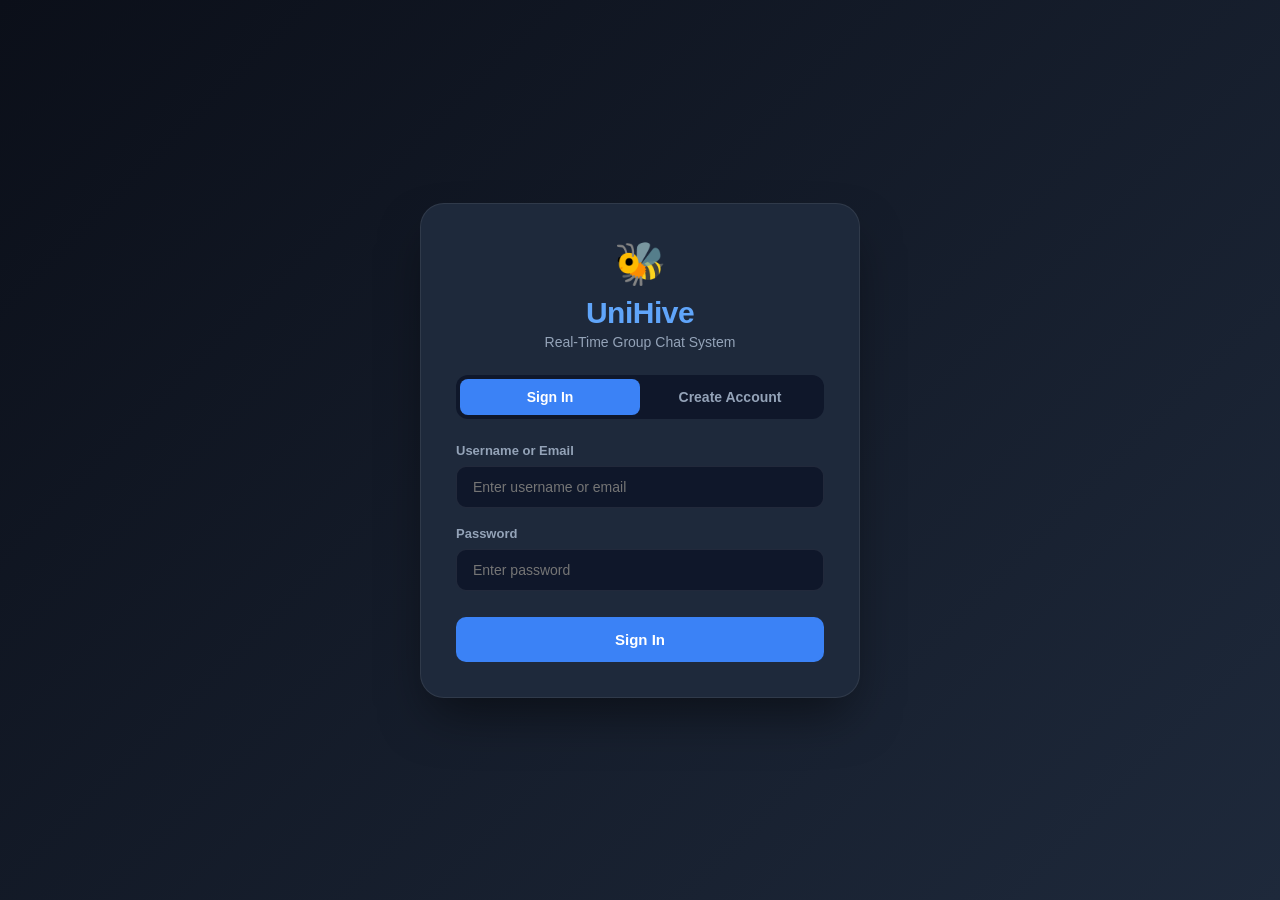
==== src/main/resources/static/index.html @ c550865b "feat: complete group chat upgrade with public/private groups, zero-latency instant broadcast, typing" ====
<!DOCTYPE html>
<html lang="en">
<head>
    <meta charset="UTF-8">
    <meta name="viewport" content="width=device-width, initial-scale=1.0">
    <title>UniHive - Group Real-Time Chat</title>
    <link rel="stylesheet" href="style.css">
</head>
<body>

    <div class="app-container">

        <!-- Global Header -->
        <header class="app-header">
            <div class="header-brand">
                <span class="header-logo">🐝</span>
                <span class="header-title">UniHive</span>
            </div>

            <div class="header-user-info">
                <span class="user-greeting">Logged in as: <strong id="currentUsername">User</strong></span>
                <button id="logoutBtn" class="danger-btn">Logout</button>
            </div>
        </header>

        <!-- DASHBOARD VIEW: Group Navigation & Exploration -->
        <main id="dashboardView" class="view-panel">
            <div class="dashboard-toolbar">
                <div class="toolbar-left">
                    <h2>Groups Hub</h2>
                    <p class="section-desc">Connect with your communities, public channels, and private hives</p>
                </div>
                <div class="toolbar-right">
                    <input type="text" id="groupSearchInput" placeholder="🔍 Search groups..." class="search-input">
                    <button id="openJoinPrivateModalBtn" class="secondary-btn">🔑 Join with Code</button>
                    <button id="openCreateModalBtn" class="primary-btn">+ Create Group</button>
                </div>
            </div>

            <!-- Dashboard Tabs -->
            <div class="dashboard-tabs">
                <button id="tabMyGroups" class="dash-tab-btn active">
                    My Groups <span id="myGroupsCountBadge" class="tab-badge">0</span>
                </button>
                <button id="tabDiscoverGroups" class="dash-tab-btn">
                    Discover Groups <span id="discoverGroupsCountBadge" class="tab-badge">0</span>
                </button>
            </div>

            <div id="groupsLoading" class="loading-state">
                <div class="spinner"></div>
                <p>Loading groups from MongoDB...</p>
            </div>

            <div id="groupsGrid" class="groups-grid" style="display: none;"></div>

            <div id="noGroupsMessage" class="empty-state" style="display: none;">
                <p id="emptyStateText">No groups found. Be the first to create one!</p>
            </div>
        </main>

        <!-- GROUP CHAT VIEW: Real-Time Room -->
        <main id="chatView" class="view-panel" style="display: none;">
            <div class="chat-header">
                <div class="chat-header-left">
                    <button id="backToGroupsBtn" class="secondary-btn">⬅ Back to Groups</button>
                    <div class="chat-title-info">
                        <div class="chat-title-row">
                            <h2 id="chatGroupName">Group Name</h2>
                            <span id="chatAdminBadge" class="badge admin-badge" style="display: none;">👑 Admin</span>
                            <span id="chatPrivacyBadge" class="badge privacy-badge">🌐 Public</span>
                            <div id="chatInviteCodeContainer" class="invite-code-pill" style="display: none;">
                                <span>Code: <strong id="chatInviteCode">CODE</strong></span>
                                <button type="button" id="copyInviteCodeBtn" class="copy-code-btn" title="Copy Invite Code">📋 Copy</button>
                            </div>
                        </div>
                        <p class="chat-meta">
                            <span id="chatGroupDesc">Group description</span> •
                            <span id="chatGroupMembersCount">0 members</span> •
                            <span class="online-indicator">🟢 <span id="onlineCount">1</span> online</span>
                        </p>
                    </div>
                </div>

                <div class="chat-header-actions">
                    <button id="leaveGroupBtn" class="warning-btn">Leave Group</button>
                    <button id="deleteGroupBtn" class="danger-btn" style="display: none;">Delete Group</button>
                </div>
            </div>

            <div class="chat-body">
                <!-- Messages & Input column -->
                <section class="chat-conversation">
                    <div id="messagesList" class="messages-container">
                        <!-- Loaded history and live messages appear here -->
                    </div>

                    <!-- Typing Indicator -->
                    <div id="typingIndicator" class="typing-indicator" style="display: none;">
                        <span class="typing-dots">
                            <span></span>
                            <span></span>
                            <span></span>
                        </span>
                        <span id="typingText" class="typing-text">User is typing...</span>
                    </div>

                    <form id="chatForm" class="message-input-bar">
                        <input
                            type="text"
                            id="messageInput"
                            placeholder="Type a message..."
                            autocomplete="off"
                            required>
                        <button type="submit" id="sendMessageBtn" class="primary-btn">Send</button>
                    </form>
                </section>

                <!-- Members Sidebar -->
                <aside class="chat-sidebar">
                    <div class="sidebar-header">
                        <h3>Members</h3>
                    </div>
                    <div id="groupMembersList" class="sidebar-members-list">
                        <!-- Members populated here -->
                    </div>
                </aside>
            </div>
        </main>

    </div>

    <!-- CREATE GROUP MODAL -->
    <div id="createGroupModal" class="modal-overlay" style="display: none;">
        <div class="modal-card">
            <div class="modal-header">
                <h3>Create New Group</h3>
                <button id="closeModalBtn" class="modal-close">&times;</button>
            </div>

            <div id="createGroupError" class="auth-error" style="display: none;"></div>

            <form id="createGroupForm">
                <div class="form-group">
                    <label for="newGroupName">Group Name</label>
                    <input
                        type="text"
                        id="newGroupName"
                        placeholder="e.g. CSE-A or Project Titan"
                        maxlength="50"
                        required>
                </div>

                <div class="form-group">
                    <label for="newGroupDesc">Description</label>
                    <textarea
                        id="newGroupDesc"
                        rows="3"
                        placeholder="e.g. Official discussions, resources and team announcements"
                        maxlength="250"></textarea>
                </div>

                <div class="form-group">
                    <label>Privacy Setting</label>
                    <div class="privacy-options">
                        <label class="privacy-radio-card">
                            <input type="radio" name="newGroupPrivacy" value="PUBLIC" checked>
                            <div class="radio-content">
                                <span class="radio-title">🌐 Public</span>
                                <span class="radio-desc">Anyone can discover and join this group directly.</span>
                            </div>
                        </label>
                        <label class="privacy-radio-card">
                            <input type="radio" name="newGroupPrivacy" value="PRIVATE">
                            <div class="radio-content">
                                <span class="radio-title">🔒 Private</span>
                                <span class="radio-desc">Requires a unique invite code to join. Code is shared with members.</span>
                            </div>
                        </label>
                    </div>
                </div>

                <div class="modal-actions">
                    <button type="button" id="cancelModalBtn" class="secondary-btn">Cancel</button>
                    <button type="submit" id="submitCreateGroupBtn" class="primary-btn">Create Group</button>
                </div>
            </form>
        </div>
    </div>

    <!-- JOIN PRIVATE GROUP MODAL -->
    <div id="joinPrivateModal" class="modal-overlay" style="display: none;">
        <div class="modal-card">
            <div class="modal-header">
                <h3>Join Private Group</h3>
                <button id="closeJoinPrivateModalBtn" class="modal-close">&times;</button>
            </div>

            <div id="joinPrivateError" class="auth-error" style="display: none;"></div>

            <form id="joinPrivateForm">
                <input type="hidden" id="targetPrivateGroupId" value="">

                <div class="form-group">
                    <label for="privateInviteCodeInput">Invite Code</label>
                    <input
                        type="text"
                        id="privateInviteCodeInput"
                        placeholder="e.g. CSEA-8B2K9"
                        maxlength="30"
                        autocomplete="off"
                        required>
                    <small class="form-help">Enter the secret invite code provided by the group admin.</small>
                </div>

                <div class="modal-actions">
                    <button type="button" id="cancelJoinPrivateModalBtn" class="secondary-btn">Cancel</button>
                    <button type="submit" id="submitJoinPrivateBtn" class="primary-btn">Join Group</button>
                </div>
            </form>
        </div>
    </div>

    <script src="config.js"></script>
    <script src="app.js"></script>
</body>
</html>
---- src/main/resources/static/style.css ----
* {
    margin: 0;
    padding: 0;
    box-sizing: border-box;
    font-family: -apple-system, BlinkMacSystemFont, 'Segoe UI', Roboto, Oxygen, Ubuntu, Cantarell, sans-serif;
}

:root {
    --bg-dark: #0f172a;
    --card-bg: #1e293b;
    --card-hover: #273549;
    --primary: #3b82f6;
    --primary-hover: #2563eb;
    --danger: #ef4444;
    --danger-hover: #dc2626;
    --warning: #f59e0b;
    --warning-hover: #d97706;
    --secondary: #334155;
    --secondary-hover: #475569;
    --text-main: #f8fafc;
    --text-muted: #94a3b8;
    --border-color: rgba(255, 255, 255, 0.08);
}

body {
    height: 100vh;
    background: linear-gradient(135deg, #0b0f19 0%, #1e293b 100%);
    color: var(--text-main);
    overflow: hidden;
}

/* ============================================================
   APP CONTAINER & HEADER
   ============================================================ */
.app-container {
    height: 100vh;
    display: flex;
    flex-direction: column;
}

.app-header {
    height: 70px;
    display: flex;
    justify-content: space-between;
    align-items: center;
    padding: 0 30px;
    background: rgba(15, 23, 42, 0.95);
    border-bottom: 1px solid var(--border-color);
    backdrop-filter: blur(10px);
    z-index: 10;
}

.header-brand {
    display: flex;
    align-items: center;
    gap: 12px;
}

.header-logo {
    font-size: 28px;
}

.header-title {
    color: #60a5fa;
    font-size: 24px;
    font-weight: 700;
    letter-spacing: -0.5px;
}

.header-user-info {
    display: flex;
    align-items: center;
    gap: 16px;
}

.user-greeting {
    color: var(--text-muted);
    font-size: 14px;
}

.user-greeting strong {
    color: var(--text-main);
}

/* ============================================================
   BUTTONS & BADGES
   ============================================================ */
button {
    font-size: 14px;
    font-weight: 600;
    border-radius: 10px;
    border: none;
    cursor: pointer;
    transition: all 0.2s ease;
    display: inline-flex;
    align-items: center;
    justify-content: center;
}

button:disabled {
    opacity: 0.6;
    cursor: not-allowed;
}

.primary-btn {
    background: var(--primary);
    color: white;
    padding: 10px 20px;
}

.primary-btn:hover:not(:disabled) {
    background: var(--primary-hover);
    transform: translateY(-1px);
}

.secondary-btn {
    background: var(--secondary);
    color: var(--text-main);
    padding: 10px 18px;
}

.secondary-btn:hover:not(:disabled) {
    background: var(--secondary-hover);
}

.danger-btn {
    background: var(--danger);
    color: white;
    padding: 8px 16px;
}

.danger-btn:hover:not(:disabled) {
    background: var(--danger-hover);
}

.warning-btn {
    background: var(--warning);
    color: white;
    padding: 8px 16px;
}

.warning-btn:hover:not(:disabled) {
    background: var(--warning-hover);
}

.badge {
    padding: 4px 10px;
    border-radius: 20px;
    font-size: 12px;
    font-weight: 600;
}

.admin-badge {
    background: rgba(245, 158, 11, 0.2);
    color: #fcd34d;
    border: 1px solid rgba(245, 158, 11, 0.4);
}

.privacy-badge {
    background: rgba(59, 130, 246, 0.15);
    color: #93c5fd;
    border: 1px solid rgba(59, 130, 246, 0.35);
}

.privacy-badge.private {
    background: rgba(168, 85, 247, 0.18);
    color: #d8b4fe;
    border: 1px solid rgba(168, 85, 247, 0.4);
}

.invite-code-pill {
    display: inline-flex;
    align-items: center;
    gap: 8px;
    background: rgba(15, 23, 42, 0.85);
    border: 1px dashed rgba(168, 85, 247, 0.6);
    padding: 3px 10px;
    border-radius: 20px;
    font-size: 12px;
    color: #e2e8f0;
}

.invite-code-pill strong {
    color: #f472b6;
    letter-spacing: 0.5px;
    font-family: monospace;
    font-size: 13px;
}

.copy-code-btn {
    background: #3b82f6;
    color: white;
    border: none;
    border-radius: 6px;
    padding: 2px 8px;
    font-size: 11px;
    cursor: pointer;
    transition: background 0.2s;
}

.copy-code-btn:hover {
    background: #2563eb;
}

/* ============================================================
   VIEW PANELS
   ============================================================ */
.view-panel {
    flex: 1;
    overflow-y: auto;
    position: relative;
}

/* ============================================================
   DASHBOARD VIEW
   ============================================================ */
#dashboardView {
    padding: 30px 40px;
    max-width: 1400px;
    margin: 0 auto;
    width: 100%;
}

.dashboard-toolbar {
    display: flex;
    justify-content: space-between;
    align-items: center;
    margin-bottom: 30px;
    flex-wrap: wrap;
    gap: 16px;
}

.toolbar-left h2 {
    font-size: 26px;
    font-weight: 700;
    color: #f1f5f9;
}

.section-desc {
    color: var(--text-muted);
    font-size: 14px;
    margin-top: 4px;
}

.toolbar-right {
    display: flex;
    gap: 12px;
    align-items: center;
}

.search-input {
    background: var(--card-bg);
    border: 1px solid var(--border-color);
    color: var(--text-main);
    padding: 10px 16px;
    border-radius: 10px;
    font-size: 14px;
    outline: none;
    width: 240px;
    transition: border-color 0.2s;
}

.search-input:focus {
    border-color: var(--primary);
}

.dashboard-tabs {
    display: flex;
    gap: 12px;
    margin-bottom: 24px;
    border-bottom: 1px solid var(--border-color);
    padding-bottom: 14px;
}

.dash-tab-btn {
    background: transparent;
    border: 1px solid transparent;
    color: var(--text-muted);
    padding: 9px 20px;
    border-radius: 10px;
    font-size: 14px;
    font-weight: 600;
    cursor: pointer;
    display: inline-flex;
    align-items: center;
    gap: 10px;
    transition: all 0.2s ease;
}

.dash-tab-btn:hover {
    color: var(--text-main);
    background: rgba(255, 255, 255, 0.05);
}

.dash-tab-btn.active {
    color: white;
    background: var(--primary);
    box-shadow: 0 4px 14px rgba(59, 130, 246, 0.35);
}

.tab-badge {
    background: rgba(255, 255, 255, 0.2);
    color: white;
    padding: 2px 8px;
    border-radius: 12px;
    font-size: 11px;
    font-weight: 700;
}

.groups-grid {
    display: grid;
    grid-template-columns: repeat(auto-fill, minmax(320px, 1fr));
    gap: 20px;
}

.group-card {
    background: var(--card-bg);
    border: 1px solid var(--border-color);
    border-radius: 16px;
    padding: 24px;
    display: flex;
    flex-direction: column;
    justify-content: space-between;
    transition: transform 0.2s ease, border-color 0.2s ease, box-shadow 0.2s ease;
}

.group-card:hover {
    transform: translateY(-3px);
    border-color: rgba(96, 165, 250, 0.4);
    box-shadow: 0 10px 25px -5px rgba(0, 0, 0, 0.3);
}

.group-card-header {
    display: flex;
    justify-content: space-between;
    align-items: flex-start;
    margin-bottom: 12px;
}

.group-card-title {
    font-size: 20px;
    font-weight: 700;
    color: #60a5fa;
}

.group-card-desc {
    color: #cbd5e1;
    font-size: 14px;
    line-height: 1.5;
    margin-bottom: 20px;
    flex: 1;
}

.group-card-footer {
    display: flex;
    justify-content: space-between;
    align-items: center;
    border-top: 1px solid var(--border-color);
    padding-top: 16px;
}

.member-count-pill {
    color: var(--text-muted);
    font-size: 13px;
    font-weight: 500;
}

.card-action-btn {
    padding: 8px 18px;
    font-size: 13px;
    border-radius: 8px;
}

.open-chat-btn {
    background: var(--primary);
    color: white;
}

.open-chat-btn:hover {
    background: var(--primary-hover);
}

.join-group-btn {
    background: #10b981;
    color: white;
}

.join-group-btn:hover {
    background: #059669;
}

.loading-state, .empty-state {
    text-align: center;
    padding: 60px 20px;
    color: var(--text-muted);
}

.spinner {
    width: 36px;
    height: 36px;
    border: 3px solid rgba(255, 255, 255, 0.1);
    border-top-color: var(--primary);
    border-radius: 50%;
    animation: spin 0.8s linear infinite;
    margin: 0 auto 16px;
}

@keyframes spin {
    to { transform: rotate(360deg); }
}

/* ============================================================
   GROUP CHAT VIEW
   ============================================================ */
#chatView {
    display: flex;
    flex-direction: column;
    height: calc(100vh - 70px);
}

.chat-header {
    height: 75px;
    padding: 0 25px;
    background: rgba(15, 23, 42, 0.8);
    border-bottom: 1px solid var(--border-color);
    display: flex;
    justify-content: space-between;
    align-items: center;
    flex-shrink: 0;
}

.chat-header-left {
    display: flex;
    align-items: center;
    gap: 20px;
}

.chat-title-row {
    display: flex;
    align-items: center;
    gap: 12px;
}

.chat-title-row h2 {
    font-size: 20px;
    color: #60a5fa;
    font-weight: 700;
}

.chat-meta {
    font-size: 13px;
    color: var(--text-muted);
    margin-top: 3px;
}

.online-indicator {
    color: #4ade80;
    font-weight: 600;
}

.chat-header-actions {
    display: flex;
    gap: 10px;
}

.chat-body {
    flex: 1;
    display: flex;
    overflow: hidden;
}

.chat-conversation {
    flex: 1;
    display: flex;
    flex-direction: column;
    background: #0f172a;
}

.messages-container {
    flex: 1;
    overflow-y: auto;
    padding: 25px 30px;
    display: flex;
    flex-direction: column;
    gap: 16px;
}

.chat-loading, .chat-empty, .chat-error {
    text-align: center;
    margin: auto;
    color: var(--text-muted);
    font-size: 15px;
}

.my-message {
    display: flex;
    flex-direction: column;
    align-items: flex-end;
}

.other-message {
    display: flex;
    flex-direction: column;
    align-items: flex-start;
}

.message-header {
    font-size: 12px;
    color: var(--text-muted);
    margin-bottom: 4px;
    display: flex;
    gap: 6px;
}

.message-bubble {
    background: #2563eb;
    color: white;
    padding: 12px 18px;
    border-radius: 18px 18px 2px 18px;
    max-width: 550px;
    word-break: break-word;
    box-shadow: 0 2px 8px rgba(0, 0, 0, 0.2);
    font-size: 15px;
    line-height: 1.45;
}

.message-status {
    font-size: 11px;
    color: #93c5fd;
    margin-left: 2px;
}

.other-bubble {
    background: #1e293b;
    color: #f1f5f9;
    padding: 12px 18px;
    border-radius: 18px 18px 18px 2px;
    max-width: 550px;
    word-break: break-word;
    border: 1px solid var(--border-color);
    box-shadow: 0 2px 8px rgba(0, 0, 0, 0.15);
    font-size: 15px;
    line-height: 1.45;
}

.typing-indicator {
    display: flex;
    align-items: center;
    gap: 10px;
    padding: 8px 30px;
    background: rgba(15, 23, 42, 0.7);
    color: var(--text-muted);
    font-size: 13px;
    border-top: 1px solid rgba(255, 255, 255, 0.04);
    flex-shrink: 0;
}

.typing-dots {
    display: flex;
    gap: 4px;
    align-items: center;
}

.typing-dots span {
    width: 6px;
    height: 6px;
    background-color: var(--primary);
    border-radius: 50%;
    display: inline-block;
    animation: typingBounce 1.4s infinite ease-in-out both;
}

.typing-dots span:nth-child(1) {
    animation-delay: -0.32s;
}

.typing-dots span:nth-child(2) {
    animation-delay: -0.16s;
}

@keyframes typingBounce {
    0%, 80%, 100% {
        transform: scale(0);
        opacity: 0.4;
    }
    40% {
        transform: scale(1);
        opacity: 1;
    }
}

.typing-text {
    font-style: italic;
    color: #94a3b8;
}

.message-input-bar {
    display: flex;
    gap: 12px;
    padding: 16px 25px;
    background: rgba(15, 23, 42, 0.95);
    border-top: 1px solid var(--border-color);
    flex-shrink: 0;
}

.message-input-bar input {
    flex: 1;
    background: var(--card-bg);
    border: 1px solid var(--border-color);
    border-radius: 12px;
    padding: 14px 18px;
    color: var(--text-main);
    font-size: 15px;
    outline: none;
    transition: border-color 0.2s;
}

.message-input-bar input:focus {
    border-color: var(--primary);
}

.message-input-bar button {
    padding: 12px 28px;
    font-size: 15px;
}

.chat-sidebar {
    width: 280px;
    background: #0d1322;
    border-left: 1px solid var(--border-color);
    display: flex;
    flex-direction: column;
}

.sidebar-header {
    padding: 18px 20px;
    border-bottom: 1px solid var(--border-color);
}

.sidebar-header h3 {
    font-size: 15px;
    color: var(--text-muted);
    text-transform: uppercase;
    letter-spacing: 0.5px;
    font-weight: 700;
}

.sidebar-members-list {
    flex: 1;
    overflow-y: auto;
    padding: 14px;
}

.sidebar-member-item {
    display: flex;
    align-items: center;
    gap: 10px;
    padding: 10px 12px;
    border-radius: 8px;
    font-size: 14px;
    color: #e2e8f0;
    transition: background 0.15s;
}

.sidebar-member-item:hover {
    background: rgba(255, 255, 255, 0.04);
}

.member-dot {
    width: 9px;
    height: 9px;
    border-radius: 50%;
    flex-shrink: 0;
}

.dot-online {
    background: #4ade80;
    box-shadow: 0 0 8px rgba(74, 222, 128, 0.6);
}

.dot-offline {
    background: #64748b;
}

.sidebar-member-item small {
    color: var(--text-muted);
    font-size: 12px;
}

/* ============================================================
   MODAL DIALOG
   ============================================================ */
.modal-overlay {
    position: fixed;
    top: 0;
    left: 0;
    right: 0;
    bottom: 0;
    background: rgba(0, 0, 0, 0.7);
    backdrop-filter: blur(4px);
    display: flex;
    align-items: center;
    justify-content: center;
    z-index: 100;
}

.modal-card {
    background: #1e293b;
    border: 1px solid var(--border-color);
    border-radius: 20px;
    width: 480px;
    max-width: 90%;
    padding: 30px;
    box-shadow: 0 20px 40px rgba(0, 0, 0, 0.5);
}

.modal-header {
    display: flex;
    justify-content: space-between;
    align-items: center;
    margin-bottom: 20px;
}

.modal-header h3 {
    font-size: 20px;
    color: #60a5fa;
    font-weight: 700;
}

.modal-close {
    background: none;
    border: none;
    color: var(--text-muted);
    font-size: 28px;
    cursor: pointer;
    line-height: 1;
}

.modal-close:hover {
    color: var(--text-main);
}

.form-group {
    margin-bottom: 18px;
}

.form-group label {
    display: block;
    font-size: 13px;
    font-weight: 600;
    color: var(--text-muted);
    margin-bottom: 8px;
}

.form-group input, .form-group textarea {
    width: 100%;
    background: #0f172a;
    border: 1px solid var(--border-color);
    border-radius: 10px;
    padding: 12px 16px;
    color: var(--text-main);
    font-size: 14px;
    outline: none;
    transition: border-color 0.2s;
}

.form-group input:focus, .form-group textarea:focus {
    border-color: var(--primary);
}

.privacy-options {
    display: flex;
    flex-direction: column;
    gap: 10px;
    margin-top: 6px;
}

.privacy-radio-card {
    display: flex;
    align-items: flex-start;
    gap: 12px;
    background: #0f172a;
    border: 1px solid var(--border-color);
    padding: 12px 14px;
    border-radius: 10px;
    cursor: pointer;
    transition: border-color 0.2s, background 0.2s;
}

.privacy-radio-card:hover {
    border-color: rgba(96, 165, 250, 0.5);
}

.privacy-radio-card input[type="radio"] {
    margin-top: 3px;
    cursor: pointer;
    accent-color: var(--primary);
    width: auto;
}

.radio-content {
    display: flex;
    flex-direction: column;
    gap: 3px;
}

.radio-title {
    font-size: 14px;
    font-weight: 600;
    color: var(--text-main);
}

.radio-desc {
    font-size: 12px;
    color: var(--text-muted);
    line-height: 1.4;
}

.form-help {
    display: block;
    font-size: 12px;
    color: var(--text-muted);
    margin-top: 6px;
}

.modal-actions {
    display: flex;
    justify-content: flex-end;
    gap: 12px;
    margin-top: 24px;
}

/* ============================================================
   AUTH / LOGIN PAGE
   ============================================================ */
.login-container {
    height: 100vh;
    display: flex;
    justify-content: center;
    align-items: center;
    padding: 20px;
}

.login-card {
    width: 440px;
    max-width: 100%;
    background: #1e293b;
    border: 1px solid var(--border-color);
    padding: 35px;
    border-radius: 24px;
    box-shadow: 0 25px 50px -12px rgba(0, 0, 0, 0.5);
}

.brand {
    text-align: center;
    margin-bottom: 25px;
}

.brand-logo {
    font-size: 42px;
    margin-bottom: 8px;
}

.brand h1 {
    color: #60a5fa;
    font-size: 30px;
    font-weight: 800;
    letter-spacing: -0.5px;
}

.brand-tagline {
    color: var(--text-muted);
    font-size: 14px;
    margin-top: 4px;
}

.auth-tabs {
    display: flex;
    background: #0f172a;
    border-radius: 12px;
    padding: 4px;
    margin-bottom: 24px;
}

.tab-btn {
    flex: 1;
    background: transparent;
    color: var(--text-muted);
    padding: 10px;
    border-radius: 8px;
    font-size: 14px;
    font-weight: 600;
    transition: all 0.2s;
}

.tab-btn.active {
    background: var(--primary);
    color: white;
}

.auth-error {
    background: rgba(239, 68, 68, 0.15);
    border: 1px solid rgba(239, 68, 68, 0.4);
    color: #fca5a5;
    padding: 12px 16px;
    border-radius: 10px;
    font-size: 13px;
    margin-bottom: 20px;
    line-height: 1.4;
}

.login-card .primary-btn {
    width: 100%;
    padding: 14px;
    font-size: 15px;
    margin-top: 8px;
}

/* ============================================================
   MOBILE RESPONSIVENESS
   ============================================================ */
@media screen and (max-width: 768px) {
    .app-header {
        padding: 0 16px;
        height: 60px;
    }

    .header-title {
        font-size: 20px;
    }

    #dashboardView {
        padding: 20px 16px;
    }

    .dashboard-toolbar {
        flex-direction: column;
        align-items: stretch;
    }

    .toolbar-right {
        flex-direction: column;
    }

    .search-input {
        width: 100%;
    }

    .toolbar-right button {
        width: 100%;
    }

    .chat-sidebar {
        display: none !important;
    }

    .chat-header {
        padding: 0 16px;
        height: 70px;
    }

    .chat-title-row h2 {
        font-size: 16px;
    }

    .chat-meta {
        font-size: 11px;
    }

    .messages-container {
        padding: 16px;
    }

    .message-bubble, .other-bubble {
        max-width: 85%;
        font-size: 14px;
    }

    .message-input-bar {
        padding: 12px 16px;
    }
}
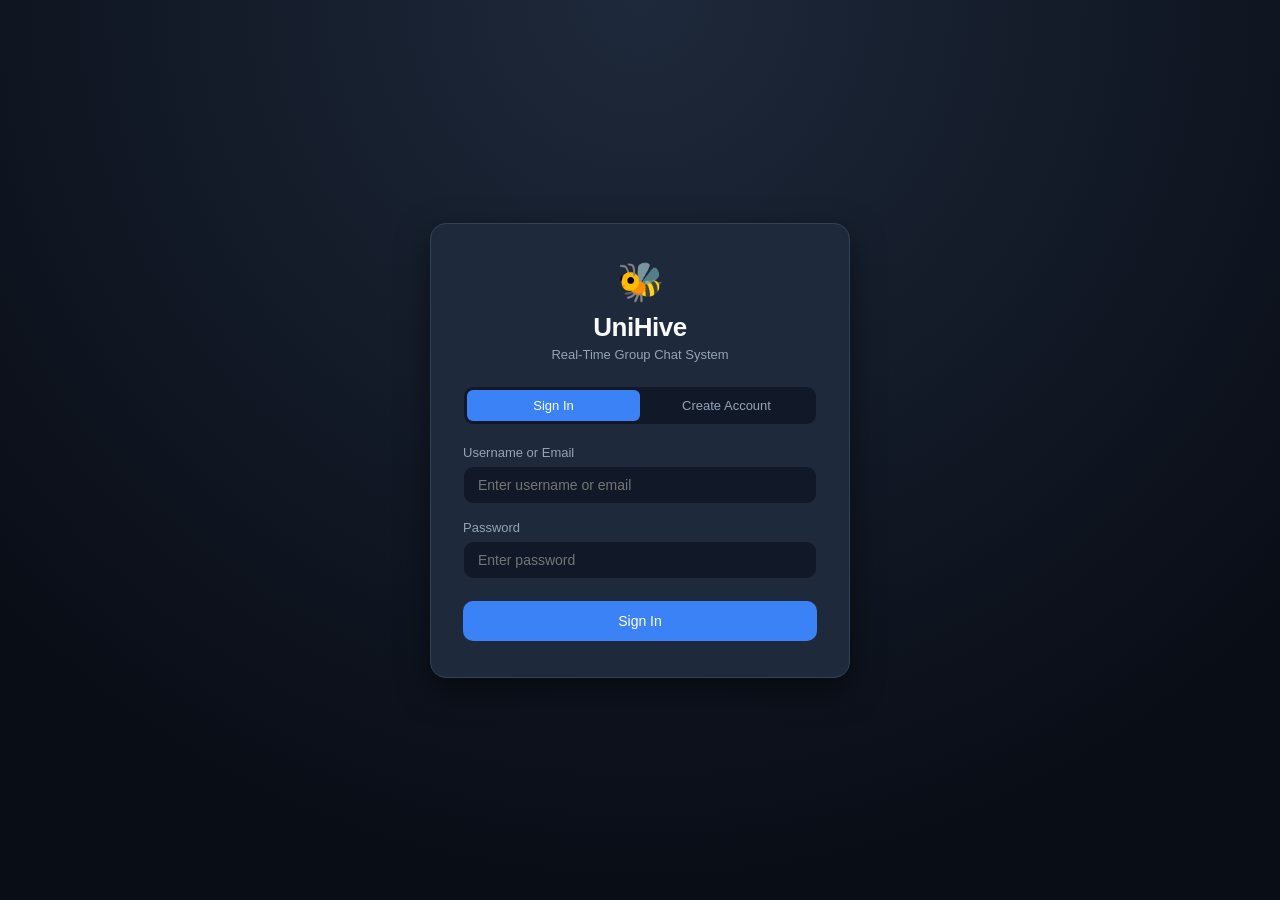
==== commit 495c2b8e: "feat: redesign UI/UX to WhatsApp-Web style and implement two-tier private group joining with request" ====
--- a/src/main/resources/static/index.html
+++ b/src/main/resources/static/index.html
@@ -3,217 +3,497 @@
 <head>
     <meta charset="UTF-8">
     <meta name="viewport" content="width=device-width, initial-scale=1.0">
-    <title>UniHive - Group Real-Time Chat</title>
+    <title>UniHive - Messaging</title>
     <link rel="stylesheet" href="style.css">
 </head>
 <body>
 
-    <div class="app-container">
-
-        <!-- Global Header -->
-        <header class="app-header">
-            <div class="header-brand">
-                <span class="header-logo">🐝</span>
-                <span class="header-title">UniHive</span>
-            </div>
-
-            <div class="header-user-info">
-                <span class="user-greeting">Logged in as: <strong id="currentUsername">User</strong></span>
-                <button id="logoutBtn" class="danger-btn">Logout</button>
-            </div>
-        </header>
-
-        <!-- DASHBOARD VIEW: Group Navigation & Exploration -->
-        <main id="dashboardView" class="view-panel">
-            <div class="dashboard-toolbar">
-                <div class="toolbar-left">
-                    <h2>Groups Hub</h2>
-                    <p class="section-desc">Connect with your communities, public channels, and private hives</p>
-                </div>
-                <div class="toolbar-right">
-                    <input type="text" id="groupSearchInput" placeholder="🔍 Search groups..." class="search-input">
-                    <button id="openJoinPrivateModalBtn" class="secondary-btn">🔑 Join with Code</button>
-                    <button id="openCreateModalBtn" class="primary-btn">+ Create Group</button>
-                </div>
-            </div>
-
-            <!-- Dashboard Tabs -->
-            <div class="dashboard-tabs">
-                <button id="tabMyGroups" class="dash-tab-btn active">
-                    My Groups <span id="myGroupsCountBadge" class="tab-badge">0</span>
+    <div class="messenger-layout">
+
+        <!-- ============================================================
+             LEFT SIDEBAR: Brand, User, Navigation & Group List
+             ============================================================ -->
+        <aside id="leftSidebar" class="sidebar-pane">
+            <!-- Sidebar Header -->
+            <header class="sidebar-header">
+                <div class="brand-block">
+                    <div class="brand-icon">
+                        <svg width="22" height="22" viewBox="0 0 24 24" fill="none" stroke="currentColor" stroke-width="2" stroke-linecap="round" stroke-linejoin="round">
+                            <path d="M12 2L2 7l10 5 10-5-10-5zM2 17l10 5 10-5M2 12l10 5 10-5"/>
+                        </svg>
+                    </div>
+                    <h1 class="brand-name">UniHive</h1>
+                </div>
+
+                <div class="user-control-block">
+                    <div class="user-avatar-badge" id="currentUserAvatar" title="User Profile">U</div>
+                    <div class="user-meta-compact">
+                        <span class="user-display-name" id="currentUsername">User</span>
+                        <span class="user-status-text"><span class="status-dot"></span>Online</span>
+                    </div>
+                    <div class="user-menu-wrapper">
+                        <button id="userMenuBtn" class="icon-btn" aria-label="User Options" title="Account Menu">
+                            <svg width="18" height="18" viewBox="0 0 24 24" fill="none" stroke="currentColor" stroke-width="2" stroke-linecap="round" stroke-linejoin="round">
+                                <circle cx="12" cy="12" r="1"></circle>
+                                <circle cx="12" cy="5" r="1"></circle>
+                                <circle cx="12" cy="19" r="1"></circle>
+                            </svg>
+                        </button>
+                        <div id="userDropdownMenu" class="dropdown-menu" style="display: none;">
+                            <div class="dropdown-header">
+                                <strong id="menuUsername">User</strong>
+                                <small id="menuUserEmail">Logged in</small>
+                            </div>
+                            <div class="dropdown-divider"></div>
+                            <button id="logoutBtn" class="dropdown-item danger-item">
+                                <svg width="15" height="15" viewBox="0 0 24 24" fill="none" stroke="currentColor" stroke-width="2" stroke-linecap="round" stroke-linejoin="round">
+                                    <path d="M9 21H5a2 2 0 0 1-2-2V5a2 2 0 0 1 2-2h4"></path>
+                                    <polyline points="16 17 21 12 16 7"></polyline>
+                                    <line x1="21" y1="12" x2="9" y2="12"></line>
+                                </svg>
+                                Log out
+                            </button>
+                        </div>
+                    </div>
+                </div>
+            </header>
+
+            <!-- Quick Action Buttons -->
+            <div class="sidebar-actions-bar">
+                <button id="openCreateModalBtn" class="action-btn primary-action-btn">
+                    <svg width="16" height="16" viewBox="0 0 24 24" fill="none" stroke="currentColor" stroke-width="2" stroke-linecap="round" stroke-linejoin="round">
+                        <line x1="12" y1="5" x2="12" y2="19"></line>
+                        <line x1="5" y1="12" x2="19" y2="12"></line>
+                    </svg>
+                    New Group
                 </button>
-                <button id="tabDiscoverGroups" class="dash-tab-btn">
-                    Discover Groups <span id="discoverGroupsCountBadge" class="tab-badge">0</span>
+                <button id="openJoinPrivateModalBtn" class="action-btn secondary-action-btn">
+                    <svg width="16" height="16" viewBox="0 0 24 24" fill="none" stroke="currentColor" stroke-width="2" stroke-linecap="round" stroke-linejoin="round">
+                        <rect x="3" y="11" width="18" height="11" rx="2" ry="2"></rect>
+                        <path d="M7 11V7a5 5 0 0 1 10 0v4"></path>
+                    </svg>
+                    Join with Code
                 </button>
             </div>
 
-            <div id="groupsLoading" class="loading-state">
-                <div class="spinner"></div>
-                <p>Loading groups from MongoDB...</p>
-            </div>
-
-            <div id="groupsGrid" class="groups-grid" style="display: none;"></div>
-
-            <div id="noGroupsMessage" class="empty-state" style="display: none;">
-                <p id="emptyStateText">No groups found. Be the first to create one!</p>
-            </div>
-        </main>
-
-        <!-- GROUP CHAT VIEW: Real-Time Room -->
-        <main id="chatView" class="view-panel" style="display: none;">
-            <div class="chat-header">
-                <div class="chat-header-left">
-                    <button id="backToGroupsBtn" class="secondary-btn">⬅ Back to Groups</button>
-                    <div class="chat-title-info">
-                        <div class="chat-title-row">
-                            <h2 id="chatGroupName">Group Name</h2>
-                            <span id="chatAdminBadge" class="badge admin-badge" style="display: none;">👑 Admin</span>
-                            <span id="chatPrivacyBadge" class="badge privacy-badge">🌐 Public</span>
-                            <div id="chatInviteCodeContainer" class="invite-code-pill" style="display: none;">
-                                <span>Code: <strong id="chatInviteCode">CODE</strong></span>
-                                <button type="button" id="copyInviteCodeBtn" class="copy-code-btn" title="Copy Invite Code">📋 Copy</button>
+            <!-- Search Bar -->
+            <div class="sidebar-search-box">
+                <div class="search-input-wrapper">
+                    <svg class="search-icon" width="16" height="16" viewBox="0 0 24 24" fill="none" stroke="currentColor" stroke-width="2" stroke-linecap="round" stroke-linejoin="round">
+                        <circle cx="11" cy="11" r="8"></circle>
+                        <line x1="21" y1="21" x2="16.65" y2="16.65"></line>
+                    </svg>
+                    <input type="text" id="groupSearchInput" placeholder="Search groups..." autocomplete="off">
+                    <button id="clearSearchBtn" class="clear-search-btn" style="display: none;" title="Clear search">&times;</button>
+                </div>
+            </div>
+
+            <!-- Main Navigation Tabs -->
+            <nav class="sidebar-nav-tabs">
+                <button id="tabMyGroups" class="nav-tab active">
+                    <span>Chats</span>
+                    <span id="myGroupsCountBadge" class="tab-counter">0</span>
+                </button>
+                <button id="tabDiscoverGroups" class="nav-tab">
+                    <span>Discover</span>
+                    <span id="discoverGroupsCountBadge" class="tab-counter">0</span>
+                </button>
+            </nav>
+
+            <!-- Discover Sub-Filters (visible when Discover tab is selected) -->
+            <div id="discoverFilterRow" class="discover-filter-row" style="display: none;">
+                <button class="filter-pill active" data-filter="ALL">All</button>
+                <button class="filter-pill" data-filter="PUBLIC">Public</button>
+                <button class="filter-pill" data-filter="PRIVATE">Private</button>
+            </div>
+
+            <!-- Group List Container -->
+            <div class="sidebar-group-list-wrapper">
+                <div id="groupsLoading" class="list-placeholder-state">
+                    <div class="loading-spinner"></div>
+                    <span>Loading conversations...</span>
+                </div>
+
+                <div id="noGroupsMessage" class="list-placeholder-state" style="display: none;">
+                    <svg width="32" height="32" viewBox="0 0 24 24" fill="none" stroke="currentColor" stroke-width="1.5" stroke-linecap="round" stroke-linejoin="round" class="placeholder-icon">
+                        <path d="M17 21v-2a4 4 0 0 0-4-4H5a4 4 0 0 0-4 4v2"></path>
+                        <circle cx="9" cy="7" r="4"></circle>
+                        <path d="M23 21v-2a4 4 0 0 0-3-3.87"></path>
+                        <path d="M16 3.13a4 4 0 0 1 0 7.75"></path>
+                    </svg>
+                    <p id="emptyStateText">No groups found.</p>
+                </div>
+
+                <div id="groupsListContainer" class="groups-list"></div>
+            </div>
+        </aside>
+
+        <!-- ============================================================
+             CENTER: Main Messaging Pane
+             ============================================================ -->
+        <main id="chatMainPane" class="main-chat-pane">
+
+            <!-- Empty State (When no chat is selected) -->
+            <div id="noChatSelectedState" class="empty-conversation-state">
+                <div class="empty-state-content">
+                    <div class="empty-hero-icon">
+                        <svg width="48" height="48" viewBox="0 0 24 24" fill="none" stroke="currentColor" stroke-width="1.5" stroke-linecap="round" stroke-linejoin="round">
+                            <path d="M21 15a2 2 0 0 1-2 2H7l-4 4V5a2 2 0 0 1 2-2h14a2 2 0 0 1 2 2z"></path>
+                        </svg>
+                    </div>
+                    <h2>UniHive Messaging</h2>
+                    <p>Send and receive messages in real time across public university channels and private project hives.</p>
+                    <div class="empty-state-hints">
+                        <span>Select a chat from the sidebar or click <strong>Discover</strong> to explore groups.</span>
+                    </div>
+                </div>
+            </div>
+
+            <!-- Active Chat View -->
+            <div id="activeChatView" class="active-chat-container" style="display: none;">
+
+                <!-- Chat Header -->
+                <header class="chat-navbar">
+                    <div class="navbar-left">
+                        <button id="mobileBackBtn" class="icon-btn mobile-back-btn" title="Back to Groups" aria-label="Back">
+                            <svg width="20" height="20" viewBox="0 0 24 24" fill="none" stroke="currentColor" stroke-width="2" stroke-linecap="round" stroke-linejoin="round">
+                                <line x1="19" y1="12" x2="5" y2="12"></line>
+                                <polyline points="12 19 5 12 12 5"></polyline>
+                            </svg>
+                        </button>
+
+                        <div class="chat-header-avatar" id="chatHeaderAvatar">G</div>
+
+                        <div class="chat-header-details">
+                            <div class="chat-header-title-line">
+                                <h2 id="chatGroupName" class="chat-title">Group Name</h2>
+                                <span id="chatPrivacyIndicator" class="privacy-tag" title="Privacy Setting">
+                                    <svg id="chatPrivacyIcon" width="12" height="12" viewBox="0 0 24 24" fill="none" stroke="currentColor" stroke-width="2" stroke-linecap="round" stroke-linejoin="round">
+                                        <circle cx="12" cy="12" r="10"></circle>
+                                        <line x1="2" y1="12" x2="22" y2="12"></line>
+                                    </svg>
+                                    <span id="chatPrivacyText">Public</span>
+                                </span>
                             </div>
-                        </div>
-                        <p class="chat-meta">
-                            <span id="chatGroupDesc">Group description</span> •
-                            <span id="chatGroupMembersCount">0 members</span> •
-                            <span class="online-indicator">🟢 <span id="onlineCount">1</span> online</span>
-                        </p>
-                    </div>
-                </div>
-
-                <div class="chat-header-actions">
-                    <button id="leaveGroupBtn" class="warning-btn">Leave Group</button>
-                    <button id="deleteGroupBtn" class="danger-btn" style="display: none;">Delete Group</button>
-                </div>
-            </div>
-
-            <div class="chat-body">
-                <!-- Messages & Input column -->
-                <section class="chat-conversation">
-                    <div id="messagesList" class="messages-container">
-                        <!-- Loaded history and live messages appear here -->
+                            <div class="chat-header-subtext">
+                                <span id="chatGroupMembersCount">0 members</span>
+                                <span class="subtext-separator">•</span>
+                                <span class="presence-badge"><span class="presence-dot"></span><span id="onlineCount">1</span> online</span>
+                            </div>
+                        </div>
+                    </div>
+
+                    <div class="navbar-right">
+                        <!-- Toggle Group Info Drawer -->
+                        <button id="toggleInfoDrawerBtn" class="icon-btn" title="Group Details" aria-label="Group Details">
+                            <svg width="18" height="18" viewBox="0 0 24 24" fill="none" stroke="currentColor" stroke-width="2" stroke-linecap="round" stroke-linejoin="round">
+                                <circle cx="12" cy="12" r="10"></circle>
+                                <line x1="12" y1="16" x2="12" y2="12"></line>
+                                <line x1="12" y1="8" x2="12.01" y2="8"></line>
+                            </svg>
+                        </button>
+
+                        <!-- Group Menu (3-dots) -->
+                        <div class="group-menu-wrapper">
+                            <button id="groupMenuBtn" class="icon-btn" title="More Options" aria-label="Group Options">
+                                <svg width="18" height="18" viewBox="0 0 24 24" fill="none" stroke="currentColor" stroke-width="2" stroke-linecap="round" stroke-linejoin="round">
+                                    <circle cx="12" cy="12" r="1"></circle>
+                                    <circle cx="12" cy="5" r="1"></circle>
+                                    <circle cx="12" cy="19" r="1"></circle>
+                                </svg>
+                                <span id="menuPendingBadge" class="menu-alert-dot" style="display: none;"></span>
+                            </button>
+                            <div id="groupDropdownMenu" class="dropdown-menu" style="display: none;">
+                                <button id="menuItemOpenInfo" class="dropdown-item">
+                                    <svg width="15" height="15" viewBox="0 0 24 24" fill="none" stroke="currentColor" stroke-width="2" stroke-linecap="round" stroke-linejoin="round">
+                                        <circle cx="12" cy="12" r="10"></circle>
+                                        <line x1="12" y1="16" x2="12" y2="12"></line>
+                                        <line x1="12" y1="8" x2="12.01" y2="8"></line>
+                                    </svg>
+                                    Group Info
+                                </button>
+                                <button id="menuItemMembers" class="dropdown-item">
+                                    <svg width="15" height="15" viewBox="0 0 24 24" fill="none" stroke="currentColor" stroke-width="2" stroke-linecap="round" stroke-linejoin="round">
+                                        <path d="M17 21v-2a4 4 0 0 0-4-4H5a4 4 0 0 0-4 4v2"></path>
+                                        <circle cx="9" cy="7" r="4"></circle>
+                                    </svg>
+                                    Members
+                                </button>
+                                <button id="menuItemInvite" class="dropdown-item" style="display: none;">
+                                    <svg width="15" height="15" viewBox="0 0 24 24" fill="none" stroke="currentColor" stroke-width="2" stroke-linecap="round" stroke-linejoin="round">
+                                        <rect x="3" y="11" width="18" height="11" rx="2" ry="2"></rect>
+                                        <path d="M7 11V7a5 5 0 0 1 10 0v4"></path>
+                                    </svg>
+                                    Invite Code
+                                </button>
+                                <button id="menuItemRequests" class="dropdown-item" style="display: none;">
+                                    <svg width="15" height="15" viewBox="0 0 24 24" fill="none" stroke="currentColor" stroke-width="2" stroke-linecap="round" stroke-linejoin="round">
+                                        <path d="M16 21v-2a4 4 0 0 0-4-4H5a4 4 0 0 0-4 4v2"></path>
+                                        <circle cx="8.5" cy="7" r="4"></circle>
+                                        <line x1="20" y1="8" x2="20" y2="14"></line>
+                                        <line x1="23" y1="11" x2="17" y2="11"></line>
+                                    </svg>
+                                    Join Requests
+                                    <span id="menuRequestsCount" class="dropdown-item-badge">0</span>
+                                </button>
+                                <div class="dropdown-divider"></div>
+                                <button id="menuItemLeave" class="dropdown-item warning-item">
+                                    <svg width="15" height="15" viewBox="0 0 24 24" fill="none" stroke="currentColor" stroke-width="2" stroke-linecap="round" stroke-linejoin="round">
+                                        <path d="M9 21H5a2 2 0 0 1-2-2V5a2 2 0 0 1 2-2h4"></path>
+                                        <polyline points="16 17 21 12 16 7"></polyline>
+                                        <line x1="21" y1="12" x2="9" y2="12"></line>
+                                    </svg>
+                                    Leave Group
+                                </button>
+                                <button id="menuItemDelete" class="dropdown-item danger-item" style="display: none;">
+                                    <svg width="15" height="15" viewBox="0 0 24 24" fill="none" stroke="currentColor" stroke-width="2" stroke-linecap="round" stroke-linejoin="round">
+                                        <polyline points="3 6 5 6 21 6"></polyline>
+                                        <path d="M19 6v14a2 2 0 0 1-2 2H7a2 2 0 0 1-2-2V6m3 0V4a2 2 0 0 1 2-2h4a2 2 0 0 1 2 2v2"></path>
+                                    </svg>
+                                    Delete Group
+                                </button>
+                            </div>
+                        </div>
+                    </div>
+                </header>
+
+                <!-- Messages Stream Area -->
+                <div class="chat-stream-wrapper">
+                    <div id="messagesList" class="messages-stream">
+                        <!-- Loaded history and live messages populate here -->
                     </div>
 
                     <!-- Typing Indicator -->
-                    <div id="typingIndicator" class="typing-indicator" style="display: none;">
-                        <span class="typing-dots">
+                    <div id="typingIndicator" class="typing-notice" style="display: none;">
+                        <div class="typing-wave">
                             <span></span>
                             <span></span>
                             <span></span>
-                        </span>
-                        <span id="typingText" class="typing-text">User is typing...</span>
-                    </div>
-
-                    <form id="chatForm" class="message-input-bar">
-                        <input
-                            type="text"
-                            id="messageInput"
-                            placeholder="Type a message..."
-                            autocomplete="off"
-                            required>
-                        <button type="submit" id="sendMessageBtn" class="primary-btn">Send</button>
+                        </div>
+                        <span id="typingText" class="typing-label">User is typing...</span>
+                    </div>
+                </div>
+
+                <!-- Message Composer -->
+                <footer class="chat-composer-bar">
+                    <form id="chatForm" class="composer-form">
+                        <div class="composer-input-container">
+                            <textarea
+                                id="messageInput"
+                                class="composer-textarea"
+                                placeholder="Type a message..."
+                                rows="1"
+                                autocomplete="off"
+                                required></textarea>
+                        </div>
+                        <button type="submit" id="sendMessageBtn" class="send-message-btn" title="Send Message" aria-label="Send">
+                            <svg width="18" height="18" viewBox="0 0 24 24" fill="none" stroke="currentColor" stroke-width="2" stroke-linecap="round" stroke-linejoin="round">
+                                <line x1="22" y1="2" x2="11" y2="13"></line>
+                                <polygon points="22 2 15 22 11 13 2 9 22 2"></polygon>
+                            </svg>
+                        </button>
                     </form>
-                </section>
-
-                <!-- Members Sidebar -->
-                <aside class="chat-sidebar">
-                    <div class="sidebar-header">
-                        <h3>Members</h3>
-                    </div>
-                    <div id="groupMembersList" class="sidebar-members-list">
-                        <!-- Members populated here -->
-                    </div>
-                </aside>
+                </footer>
             </div>
         </main>
 
+        <!-- ============================================================
+             RIGHT: Group Info & Admin Management Drawer
+             ============================================================ -->
+        <aside id="rightInfoDrawer" class="info-drawer-pane" style="display: none;">
+            <div class="drawer-header">
+                <h3>Group Details</h3>
+                <button id="closeInfoDrawerBtn" class="icon-btn" title="Close Panel" aria-label="Close">
+                    <svg width="18" height="18" viewBox="0 0 24 24" fill="none" stroke="currentColor" stroke-width="2" stroke-linecap="round" stroke-linejoin="round">
+                        <line x1="18" y1="6" x2="6" y2="18"></line>
+                        <line x1="6" y1="6" x2="18" y2="18"></line>
+                    </svg>
+                </button>
+            </div>
+
+            <div class="drawer-content">
+                <!-- Group Overview Section -->
+                <div class="drawer-section group-profile-summary">
+                    <div class="profile-avatar-large" id="drawerGroupAvatar">G</div>
+                    <h3 id="drawerGroupName" class="drawer-group-name">Group Name</h3>
+                    <p id="drawerGroupDesc" class="drawer-group-desc">No description</p>
+                    <div class="profile-metadata-row">
+                        <span id="drawerPrivacyBadge" class="subtle-badge">Public</span>
+                        <span id="drawerMembersCount" class="metadata-text">0 members</span>
+                    </div>
+                </div>
+
+                <!-- Invite Code Section (Private Groups) -->
+                <div id="drawerInviteSection" class="drawer-section" style="display: none;">
+                    <h4 class="section-heading">Invite Code</h4>
+                    <div class="invite-code-card">
+                        <div class="code-display">
+                            <span class="code-label">CODE:</span>
+                            <strong id="drawerInviteCode" class="code-value">CSEA-12345</strong>
+                        </div>
+                        <div class="code-actions">
+                            <button id="drawerCopyCodeBtn" class="secondary-btn small-btn" title="Copy code">
+                                <svg width="14" height="14" viewBox="0 0 24 24" fill="none" stroke="currentColor" stroke-width="2" stroke-linecap="round" stroke-linejoin="round">
+                                    <rect x="9" y="9" width="13" height="13" rx="2" ry="2"></rect>
+                                    <path d="M5 15H4a2 2 0 0 1-2-2V4a2 2 0 0 1 2-2h9a2 2 0 0 1 2 2v1"></path>
+                                </svg>
+                                <span>Copy</span>
+                            </button>
+                            <button id="drawerRegenCodeBtn" class="secondary-btn small-btn" title="Regenerate code (Admin only)" style="display: none;">
+                                <svg width="14" height="14" viewBox="0 0 24 24" fill="none" stroke="currentColor" stroke-width="2" stroke-linecap="round" stroke-linejoin="round">
+                                    <polyline points="23 4 23 10 17 10"></polyline>
+                                    <path d="M20.49 15a9 9 0 1 1-2.12-9.36L23 10"></path>
+                                </svg>
+                                <span>Regenerate</span>
+                            </button>
+                        </div>
+                    </div>
+                    <small class="section-help-text">Share this code with individuals you wish to invite to this private hive.</small>
+                </div>
+
+                <!-- Admin Pending Requests Section -->
+                <div id="drawerRequestsSection" class="drawer-section" style="display: none;">
+                    <div class="section-header-with-badge">
+                        <h4 class="section-heading">Join Requests</h4>
+                        <span id="drawerRequestsBadge" class="count-pill">0</span>
+                    </div>
+                    <div id="drawerRequestsList" class="requests-list">
+                        <!-- Pending requests loaded dynamically -->
+                    </div>
+                </div>
+
+                <!-- Group Members Section -->
+                <div class="drawer-section">
+                    <h4 class="section-heading">Members (<span id="drawerMembersTotal">0</span>)</h4>
+                    <div id="drawerMembersList" class="drawer-members-list">
+                        <!-- Populated dynamically -->
+                    </div>
+                </div>
+
+                <!-- Danger Zone Section -->
+                <div class="drawer-section danger-zone-section">
+                    <button id="drawerLeaveBtn" class="drawer-action-row warning-text">
+                        <svg width="16" height="16" viewBox="0 0 24 24" fill="none" stroke="currentColor" stroke-width="2" stroke-linecap="round" stroke-linejoin="round">
+                            <path d="M9 21H5a2 2 0 0 1-2-2V5a2 2 0 0 1 2-2h4"></path>
+                            <polyline points="16 17 21 12 16 7"></polyline>
+                            <line x1="21" y1="12" x2="9" y2="12"></line>
+                        </svg>
+                        <span>Leave Group</span>
+                    </button>
+                    <button id="drawerDeleteBtn" class="drawer-action-row danger-text" style="display: none;">
+                        <svg width="16" height="16" viewBox="0 0 24 24" fill="none" stroke="currentColor" stroke-width="2" stroke-linecap="round" stroke-linejoin="round">
+                            <polyline points="3 6 5 6 21 6"></polyline>
+                            <path d="M19 6v14a2 2 0 0 1-2 2H7a2 2 0 0 1-2-2V6m3 0V4a2 2 0 0 1 2-2h4a2 2 0 0 1 2 2v2"></path>
+                        </svg>
+                        <span>Delete Group</span>
+                    </button>
+                </div>
+            </div>
+        </aside>
+
     </div>
 
+    <!-- ============================================================
+         MODALS & DIALOGS
+         ============================================================ -->
+
     <!-- CREATE GROUP MODAL -->
-    <div id="createGroupModal" class="modal-overlay" style="display: none;">
-        <div class="modal-card">
+    <div id="createGroupModal" class="modal-backdrop" style="display: none;">
+        <div class="modal-dialog">
             <div class="modal-header">
                 <h3>Create New Group</h3>
-                <button id="closeModalBtn" class="modal-close">&times;</button>
-            </div>
-
-            <div id="createGroupError" class="auth-error" style="display: none;"></div>
+                <button id="closeCreateModalBtn" class="icon-btn modal-close-btn" aria-label="Close">&times;</button>
+            </div>
+
+            <div id="createGroupError" class="modal-alert-banner" style="display: none;"></div>
 
             <form id="createGroupForm">
-                <div class="form-group">
+                <div class="form-field">
                     <label for="newGroupName">Group Name</label>
                     <input
                         type="text"
                         id="newGroupName"
-                        placeholder="e.g. CSE-A or Project Titan"
+                        placeholder="e.g. Machine Learning or CSE Students"
                         maxlength="50"
                         required>
                 </div>
 
-                <div class="form-group">
-                    <label for="newGroupDesc">Description</label>
+                <div class="form-field">
+                    <label for="newGroupDesc">Description <span class="label-sub">(optional)</span></label>
                     <textarea
                         id="newGroupDesc"
                         rows="3"
-                        placeholder="e.g. Official discussions, resources and team announcements"
+                        placeholder="What is this group about?"
                         maxlength="250"></textarea>
                 </div>
 
-                <div class="form-group">
+                <div class="form-field">
                     <label>Privacy Setting</label>
-                    <div class="privacy-options">
-                        <label class="privacy-radio-card">
+                    <div class="privacy-selection-cards">
+                        <label class="selection-card">
                             <input type="radio" name="newGroupPrivacy" value="PUBLIC" checked>
-                            <div class="radio-content">
-                                <span class="radio-title">🌐 Public</span>
-                                <span class="radio-desc">Anyone can discover and join this group directly.</span>
+                            <div class="card-body">
+                                <div class="card-title-row">
+                                    <svg width="16" height="16" viewBox="0 0 24 24" fill="none" stroke="currentColor" stroke-width="2" stroke-linecap="round" stroke-linejoin="round">
+                                        <circle cx="12" cy="12" r="10"></circle>
+                                        <line x1="2" y1="12" x2="22" y2="12"></line>
+                                    </svg>
+                                    <strong>Public</strong>
+                                </div>
+                                <span class="card-desc">Anyone can find and join this group directly from Discover.</span>
                             </div>
                         </label>
-                        <label class="privacy-radio-card">
+
+                        <label class="selection-card">
                             <input type="radio" name="newGroupPrivacy" value="PRIVATE">
-                            <div class="radio-content">
-                                <span class="radio-title">🔒 Private</span>
-                                <span class="radio-desc">Requires a unique invite code to join. Code is shared with members.</span>
+                            <div class="card-body">
+                                <div class="card-title-row">
+                                    <svg width="16" height="16" viewBox="0 0 24 24" fill="none" stroke="currentColor" stroke-width="2" stroke-linecap="round" stroke-linejoin="round">
+                                        <rect x="3" y="11" width="18" height="11" rx="2" ry="2"></rect>
+                                        <path d="M7 11V7a5 5 0 0 1 10 0v4"></path>
+                                    </svg>
+                                    <strong>Private</strong>
+                                </div>
+                                <span class="card-desc">Users need an invite code or must request to join with admin approval.</span>
                             </div>
                         </label>
                     </div>
                 </div>
 
-                <div class="modal-actions">
-                    <button type="button" id="cancelModalBtn" class="secondary-btn">Cancel</button>
+                <div class="modal-footer">
+                    <button type="button" id="cancelCreateModalBtn" class="secondary-btn">Cancel</button>
                     <button type="submit" id="submitCreateGroupBtn" class="primary-btn">Create Group</button>
                 </div>
             </form>
         </div>
     </div>
 
-    <!-- JOIN PRIVATE GROUP MODAL -->
-    <div id="joinPrivateModal" class="modal-overlay" style="display: none;">
-        <div class="modal-card">
+    <!-- JOIN PRIVATE GROUP WITH CODE MODAL -->
+    <div id="joinPrivateModal" class="modal-backdrop" style="display: none;">
+        <div class="modal-dialog">
             <div class="modal-header">
-                <h3>Join Private Group</h3>
-                <button id="closeJoinPrivateModalBtn" class="modal-close">&times;</button>
-            </div>
-
-            <div id="joinPrivateError" class="auth-error" style="display: none;"></div>
+                <h3 id="joinPrivateModalTitle">Join with Code</h3>
+                <button id="closeJoinPrivateModalBtn" class="icon-btn modal-close-btn" aria-label="Close">&times;</button>
+            </div>
+
+            <div id="joinPrivateError" class="modal-alert-banner" style="display: none;"></div>
 
             <form id="joinPrivateForm">
                 <input type="hidden" id="targetPrivateGroupId" value="">
 
-                <div class="form-group">
-                    <label for="privateInviteCodeInput">Invite Code</label>
+                <div class="form-field">
+                    <label for="privateInviteCodeInput">Invitation Code</label>
                     <input
                         type="text"
                         id="privateInviteCodeInput"
-                        placeholder="e.g. CSEA-8B2K9"
+                        placeholder="e.g. MLMA-70920"
                         maxlength="30"
                         autocomplete="off"
                         required>
-                    <small class="form-help">Enter the secret invite code provided by the group admin.</small>
-                </div>
-
-                <div class="modal-actions">
+                    <small class="field-hint">Enter the unique code generated by the group administrator.</small>
+                </div>
+
+                <div class="modal-footer">
                     <button type="button" id="cancelJoinPrivateModalBtn" class="secondary-btn">Cancel</button>
                     <button type="submit" id="submitJoinPrivateBtn" class="primary-btn">Join Group</button>
                 </div>
@@ -221,6 +501,24 @@
         </div>
     </div>
 
+    <!-- CONFIRM ACTION MODAL (LEAVE / DELETE GROUP) -->
+    <div id="confirmActionModal" class="modal-backdrop" style="display: none;">
+        <div class="modal-dialog small-dialog">
+            <div class="modal-header">
+                <h3 id="confirmModalTitle">Confirm Action</h3>
+                <button id="closeConfirmModalBtn" class="icon-btn modal-close-btn" aria-label="Close">&times;</button>
+            </div>
+            <div class="modal-body-content">
+                <p id="confirmModalMessage">Are you sure you want to proceed?</p>
+            </div>
+            <div class="modal-footer">
+                <button type="button" id="cancelConfirmModalBtn" class="secondary-btn">Cancel</button>
+                <button type="button" id="proceedConfirmModalBtn" class="danger-btn">Confirm</button>
+            </div>
+        </div>
+    </div>
+
+    <!-- SCRIPTS -->
     <script src="config.js"></script>
     <script src="app.js"></script>
 </body>
--- a/src/main/resources/static/style.css
+++ b/src/main/resources/static/style.css
@@ -1,982 +1,1854 @@
+/* ==========================================================================
+   UniHive Design System & Layout
+   Inspired by modern messaging principles (WhatsApp Web, Discord, Slack)
+   Restrained palette: Charcoal, Dark Navy, Slate, Off-White, Subtle Blue
+   ========================================================================== */
+
+:root {
+    /* Color Palette */
+    --bg-base: #090d16;
+    --bg-sidebar: #0f172a;
+    --bg-chat: #090d16;
+    --bg-surface: #1e293b;
+    --bg-surface-hover: #273549;
+    --bg-surface-active: #2b3952;
+    --bg-input: #111827;
+
+    /* Borders */
+    --border-subtle: rgba(255, 255, 255, 0.07);
+    --border-default: #334155;
+    --border-focus: #3b82f6;
+
+    /* Typography */
+    --text-primary: #f8fafc;
+    --text-secondary: #94a3b8;
+    --text-muted: #64748b;
+    --text-inverse: #ffffff;
+
+    /* Accent & Feedback Colors */
+    --accent: #3b82f6;
+    --accent-hover: #2563eb;
+    --accent-subtle: rgba(59, 130, 246, 0.12);
+    --accent-bubble: #1d4ed8;
+
+    --status-online: #10b981;
+    --status-offline: #64748b;
+
+    --danger: #ef4444;
+    --danger-hover: #dc2626;
+    --danger-subtle: rgba(239, 68, 68, 0.12);
+
+    --warning: #f59e0b;
+    --warning-subtle: rgba(245, 158, 11, 0.12);
+
+    /* Shadows & Transitions */
+    --shadow-sm: 0 1px 2px rgba(0, 0, 0, 0.2);
+    --shadow-md: 0 4px 12px rgba(0, 0, 0, 0.35);
+    --shadow-lg: 0 12px 32px rgba(0, 0, 0, 0.5);
+    --radius-sm: 6px;
+    --radius-md: 10px;
+    --radius-lg: 16px;
+    --radius-full: 9999px;
+    --transition-fast: 0.15s ease;
+    --transition-normal: 0.25s ease;
+}
+
 * {
     margin: 0;
     padding: 0;
     box-sizing: border-box;
-    font-family: -apple-system, BlinkMacSystemFont, 'Segoe UI', Roboto, Oxygen, Ubuntu, Cantarell, sans-serif;
-}
-
-:root {
-    --bg-dark: #0f172a;
-    --card-bg: #1e293b;
-    --card-hover: #273549;
-    --primary: #3b82f6;
-    --primary-hover: #2563eb;
-    --danger: #ef4444;
-    --danger-hover: #dc2626;
-    --warning: #f59e0b;
-    --warning-hover: #d97706;
-    --secondary: #334155;
-    --secondary-hover: #475569;
-    --text-main: #f8fafc;
-    --text-muted: #94a3b8;
-    --border-color: rgba(255, 255, 255, 0.08);
+    font-family: -apple-system, BlinkMacSystemFont, "Segoe UI", Roboto, Oxygen, Ubuntu, Cantarell, "Helvetica Neue", sans-serif;
+    -webkit-font-smoothing: antialiased;
 }
 
 body {
+    background-color: var(--bg-base);
+    color: var(--text-primary);
     height: 100vh;
-    background: linear-gradient(135deg, #0b0f19 0%, #1e293b 100%);
-    color: var(--text-main);
     overflow: hidden;
 }
 
-/* ============================================================
-   APP CONTAINER & HEADER
-   ============================================================ */
-.app-container {
+/* ==========================================================================
+   MESSENGER MAIN THREE-PANE LAYOUT
+   ========================================================================== */
+
+.messenger-layout {
+    display: flex;
+    width: 100vw;
     height: 100vh;
-    display: flex;
-    flex-direction: column;
-}
-
-.app-header {
-    height: 70px;
-    display: flex;
+    overflow: hidden;
+    position: relative;
+}
+
+/* ==========================================================================
+   LEFT SIDEBAR
+   ========================================================================== */
+
+.sidebar-pane {
+    width: 380px;
+    min-width: 320px;
+    max-width: 440px;
+    height: 100%;
+    background-color: var(--bg-sidebar);
+    border-right: 1px solid var(--border-subtle);
+    display: flex;
+    flex-direction: column;
+    flex-shrink: 0;
+    z-index: 10;
+}
+
+/* Sidebar Header */
+.sidebar-header {
+    height: 64px;
+    padding: 0 18px;
+    display: flex;
+    align-items: center;
     justify-content: space-between;
-    align-items: center;
-    padding: 0 30px;
-    background: rgba(15, 23, 42, 0.95);
-    border-bottom: 1px solid var(--border-color);
-    backdrop-filter: blur(10px);
-    z-index: 10;
-}
-
-.header-brand {
-    display: flex;
-    align-items: center;
-    gap: 12px;
-}
-
-.header-logo {
-    font-size: 28px;
-}
-
-.header-title {
-    color: #60a5fa;
-    font-size: 24px;
+    border-bottom: 1px solid var(--border-subtle);
+    background-color: rgba(15, 23, 42, 0.9);
+}
+
+.brand-block {
+    display: flex;
+    align-items: center;
+    gap: 10px;
+}
+
+.brand-icon {
+    width: 32px;
+    height: 32px;
+    border-radius: var(--radius-sm);
+    background-color: var(--accent-subtle);
+    color: var(--accent);
+    display: flex;
+    align-items: center;
+    justify-content: center;
+}
+
+.brand-name {
+    font-size: 18px;
     font-weight: 700;
-    letter-spacing: -0.5px;
-}
-
-.header-user-info {
-    display: flex;
-    align-items: center;
-    gap: 16px;
-}
-
-.user-greeting {
-    color: var(--text-muted);
+    color: var(--text-primary);
+    letter-spacing: -0.3px;
+}
+
+.user-control-block {
+    display: flex;
+    align-items: center;
+    gap: 10px;
+    position: relative;
+}
+
+.user-avatar-badge {
+    width: 34px;
+    height: 34px;
+    border-radius: var(--radius-full);
+    background-color: var(--accent);
+    color: white;
+    font-weight: 600;
     font-size: 14px;
-}
-
-.user-greeting strong {
-    color: var(--text-main);
-}
-
-/* ============================================================
-   BUTTONS & BADGES
-   ============================================================ */
-button {
-    font-size: 14px;
+    display: flex;
+    align-items: center;
+    justify-content: center;
+    text-transform: uppercase;
+    flex-shrink: 0;
+}
+
+.user-meta-compact {
+    display: flex;
+    flex-direction: column;
+    max-width: 100px;
+}
+
+.user-display-name {
+    font-size: 13px;
     font-weight: 600;
-    border-radius: 10px;
+    color: var(--text-primary);
+    white-space: nowrap;
+    overflow: hidden;
+    text-overflow: ellipsis;
+}
+
+.user-status-text {
+    font-size: 11px;
+    color: var(--text-secondary);
+    display: flex;
+    align-items: center;
+    gap: 4px;
+}
+
+.status-dot {
+    width: 6px;
+    height: 6px;
+    border-radius: 50%;
+    background-color: var(--status-online);
+}
+
+/* Quick Action Buttons */
+.sidebar-actions-bar {
+    display: grid;
+    grid-template-columns: 1fr 1fr;
+    gap: 8px;
+    padding: 12px 16px 8px 16px;
+}
+
+.action-btn {
+    height: 34px;
+    border-radius: var(--radius-md);
+    border: 1px solid transparent;
+    font-size: 13px;
+    font-weight: 500;
+    cursor: pointer;
+    display: flex;
+    align-items: center;
+    justify-content: center;
+    gap: 6px;
+    transition: all var(--transition-fast);
+}
+
+.primary-action-btn {
+    background-color: var(--accent);
+    color: white;
+}
+
+.primary-action-btn:hover {
+    background-color: var(--accent-hover);
+}
+
+.secondary-action-btn {
+    background-color: var(--bg-surface);
+    color: var(--text-secondary);
+    border-color: var(--border-subtle);
+}
+
+.secondary-action-btn:hover {
+    background-color: var(--bg-surface-hover);
+    color: var(--text-primary);
+}
+
+/* Search Box */
+.sidebar-search-box {
+    padding: 8px 16px;
+}
+
+.search-input-wrapper {
+    position: relative;
+    display: flex;
+    align-items: center;
+    background-color: var(--bg-input);
+    border: 1px solid var(--border-subtle);
+    border-radius: var(--radius-md);
+    padding: 0 12px;
+    transition: border-color var(--transition-fast);
+}
+
+.search-input-wrapper:focus-within {
+    border-color: var(--accent);
+}
+
+.search-icon {
+    color: var(--text-muted);
+    flex-shrink: 0;
+}
+
+.search-input-wrapper input {
+    width: 100%;
+    height: 36px;
+    background: transparent;
     border: none;
+    outline: none;
+    color: var(--text-primary);
+    font-size: 13px;
+    margin-left: 8px;
+}
+
+.clear-search-btn {
+    background: none;
+    border: none;
+    color: var(--text-muted);
+    font-size: 16px;
     cursor: pointer;
-    transition: all 0.2s ease;
-    display: inline-flex;
+    padding: 0 4px;
+}
+
+.clear-search-btn:hover {
+    color: var(--text-primary);
+}
+
+/* Nav Tabs */
+.sidebar-nav-tabs {
+    display: flex;
+    padding: 6px 16px 8px 16px;
+    gap: 8px;
+    border-bottom: 1px solid var(--border-subtle);
+}
+
+.nav-tab {
+    flex: 1;
+    height: 32px;
+    background: transparent;
+    border: none;
+    border-radius: var(--radius-md);
+    color: var(--text-secondary);
+    font-size: 13px;
+    font-weight: 500;
+    cursor: pointer;
+    display: flex;
     align-items: center;
     justify-content: center;
-}
-
-button:disabled {
-    opacity: 0.6;
-    cursor: not-allowed;
-}
-
-.primary-btn {
-    background: var(--primary);
+    gap: 8px;
+    transition: all var(--transition-fast);
+}
+
+.nav-tab:hover {
+    color: var(--text-primary);
+    background-color: rgba(255, 255, 255, 0.03);
+}
+
+.nav-tab.active {
+    color: var(--accent);
+    background-color: var(--accent-subtle);
+    font-weight: 600;
+}
+
+.tab-counter {
+    background-color: rgba(255, 255, 255, 0.08);
+    color: var(--text-secondary);
+    font-size: 11px;
+    padding: 1px 7px;
+    border-radius: var(--radius-full);
+    font-weight: 600;
+}
+
+.nav-tab.active .tab-counter {
+    background-color: var(--accent);
     color: white;
-    padding: 10px 20px;
-}
-
-.primary-btn:hover:not(:disabled) {
-    background: var(--primary-hover);
-    transform: translateY(-1px);
-}
-
-.secondary-btn {
-    background: var(--secondary);
-    color: var(--text-main);
-    padding: 10px 18px;
-}
-
-.secondary-btn:hover:not(:disabled) {
-    background: var(--secondary-hover);
-}
-
-.danger-btn {
-    background: var(--danger);
-    color: white;
+}
+
+/* Discover Sub-Filters */
+.discover-filter-row {
+    display: flex;
+    gap: 6px;
     padding: 8px 16px;
-}
-
-.danger-btn:hover:not(:disabled) {
-    background: var(--danger-hover);
-}
-
-.warning-btn {
-    background: var(--warning);
-    color: white;
-    padding: 8px 16px;
-}
-
-.warning-btn:hover:not(:disabled) {
-    background: var(--warning-hover);
-}
-
-.badge {
-    padding: 4px 10px;
-    border-radius: 20px;
+    background-color: rgba(0, 0, 0, 0.15);
+    border-bottom: 1px solid var(--border-subtle);
+}
+
+.filter-pill {
+    padding: 3px 12px;
+    border-radius: var(--radius-full);
+    border: 1px solid var(--border-subtle);
+    background: transparent;
+    color: var(--text-muted);
     font-size: 12px;
-    font-weight: 600;
-}
-
-.admin-badge {
-    background: rgba(245, 158, 11, 0.2);
-    color: #fcd34d;
-    border: 1px solid rgba(245, 158, 11, 0.4);
-}
-
-.privacy-badge {
-    background: rgba(59, 130, 246, 0.15);
-    color: #93c5fd;
-    border: 1px solid rgba(59, 130, 246, 0.35);
-}
-
-.privacy-badge.private {
-    background: rgba(168, 85, 247, 0.18);
-    color: #d8b4fe;
-    border: 1px solid rgba(168, 85, 247, 0.4);
-}
-
-.invite-code-pill {
-    display: inline-flex;
-    align-items: center;
-    gap: 8px;
-    background: rgba(15, 23, 42, 0.85);
-    border: 1px dashed rgba(168, 85, 247, 0.6);
-    padding: 3px 10px;
-    border-radius: 20px;
-    font-size: 12px;
-    color: #e2e8f0;
-}
-
-.invite-code-pill strong {
-    color: #f472b6;
-    letter-spacing: 0.5px;
-    font-family: monospace;
-    font-size: 13px;
-}
-
-.copy-code-btn {
-    background: #3b82f6;
-    color: white;
-    border: none;
-    border-radius: 6px;
-    padding: 2px 8px;
-    font-size: 11px;
     cursor: pointer;
-    transition: background 0.2s;
-}
-
-.copy-code-btn:hover {
-    background: #2563eb;
-}
-
-/* ============================================================
-   VIEW PANELS
-   ============================================================ */
-.view-panel {
+    transition: all var(--transition-fast);
+}
+
+.filter-pill:hover {
+    color: var(--text-primary);
+    border-color: var(--border-default);
+}
+
+.filter-pill.active {
+    background-color: var(--bg-surface);
+    color: var(--text-primary);
+    border-color: var(--border-default);
+}
+
+/* Group List */
+.sidebar-group-list-wrapper {
     flex: 1;
     overflow-y: auto;
     position: relative;
 }
 
-/* ============================================================
-   DASHBOARD VIEW
-   ============================================================ */
-#dashboardView {
-    padding: 30px 40px;
-    max-width: 1400px;
-    margin: 0 auto;
+.groups-list {
+    display: flex;
+    flex-direction: column;
+}
+
+/* Group Item Component (WhatsApp-style compact list item) */
+.group-item {
+    display: flex;
+    align-items: center;
+    gap: 12px;
+    padding: 12px 16px;
+    cursor: pointer;
+    transition: background-color var(--transition-fast);
+    border-bottom: 1px solid rgba(255, 255, 255, 0.03);
+    position: relative;
+}
+
+.group-item:hover {
+    background-color: rgba(255, 255, 255, 0.03);
+}
+
+.group-item.active {
+    background-color: var(--bg-surface);
+}
+
+.group-item.active::before {
+    content: '';
+    position: absolute;
+    left: 0;
+    top: 0;
+    bottom: 0;
+    width: 3px;
+    background-color: var(--accent);
+}
+
+.group-item-avatar {
+    width: 44px;
+    height: 44px;
+    border-radius: var(--radius-full);
+    background-color: var(--bg-surface-hover);
+    color: var(--text-secondary);
+    display: flex;
+    align-items: center;
+    justify-content: center;
+    font-weight: 600;
+    font-size: 15px;
+    flex-shrink: 0;
+}
+
+.group-item.active .group-item-avatar {
+    background-color: var(--accent-subtle);
+    color: var(--accent);
+}
+
+.group-item-content {
+    flex: 1;
+    min-width: 0;
+}
+
+.group-item-header {
+    display: flex;
+    justify-content: space-between;
+    align-items: baseline;
+    margin-bottom: 3px;
+}
+
+.group-item-title {
+    font-size: 14px;
+    font-weight: 600;
+    color: var(--text-primary);
+    white-space: nowrap;
+    overflow: hidden;
+    text-overflow: ellipsis;
+}
+
+.group-item-time {
+    font-size: 11px;
+    color: var(--text-muted);
+    flex-shrink: 0;
+    margin-left: 6px;
+}
+
+.group-item-preview {
+    font-size: 12px;
+    color: var(--text-secondary);
+    white-space: nowrap;
+    overflow: hidden;
+    text-overflow: ellipsis;
+    line-height: 1.4;
+}
+
+.group-item-meta {
+    display: flex;
+    align-items: center;
+    gap: 6px;
+    margin-top: 4px;
+}
+
+.privacy-pill-micro {
+    font-size: 10px;
+    padding: 1px 6px;
+    border-radius: var(--radius-sm);
+    background-color: rgba(255, 255, 255, 0.05);
+    color: var(--text-muted);
+    display: inline-flex;
+    align-items: center;
+    gap: 3px;
+}
+
+.admin-tag-micro {
+    font-size: 10px;
+    padding: 1px 6px;
+    border-radius: var(--radius-sm);
+    background-color: var(--warning-subtle);
+    color: var(--warning);
+}
+
+/* Discover Group Card Item */
+.discover-group-item {
+    padding: 14px 16px;
+    border-bottom: 1px solid var(--border-subtle);
+    display: flex;
+    flex-direction: column;
+    gap: 8px;
+    background-color: var(--bg-sidebar);
+    transition: background-color var(--transition-fast);
+}
+
+.discover-group-item:hover {
+    background-color: rgba(255, 255, 255, 0.02);
+}
+
+.discover-item-top {
+    display: flex;
+    align-items: center;
+    gap: 12px;
+}
+
+.discover-item-info {
+    flex: 1;
+    min-width: 0;
+}
+
+.discover-item-name {
+    font-size: 14px;
+    font-weight: 600;
+    color: var(--text-primary);
+    white-space: nowrap;
+    overflow: hidden;
+    text-overflow: ellipsis;
+}
+
+.discover-item-desc {
+    font-size: 12px;
+    color: var(--text-secondary);
+    margin-top: 2px;
+    display: -webkit-box;
+    -webkit-line-clamp: 2;
+    -webkit-box-orient: vertical;
+    overflow: hidden;
+    line-height: 1.4;
+}
+
+.discover-item-footer {
+    display: flex;
+    align-items: center;
+    justify-content: space-between;
+    margin-top: 4px;
+}
+
+.discover-item-badges {
+    display: flex;
+    align-items: center;
+    gap: 6px;
+    font-size: 11px;
+    color: var(--text-muted);
+}
+
+.discover-btn-group {
+    display: flex;
+    gap: 6px;
+}
+
+.join-action-btn {
+    padding: 5px 12px;
+    font-size: 12px;
+    font-weight: 500;
+    border-radius: var(--radius-sm);
+    border: 1px solid transparent;
+    cursor: pointer;
+    transition: all var(--transition-fast);
+}
+
+.join-action-btn.primary {
+    background-color: var(--accent);
+    color: white;
+}
+
+.join-action-btn.primary:hover {
+    background-color: var(--accent-hover);
+}
+
+.join-action-btn.outline {
+    background-color: transparent;
+    border-color: var(--border-default);
+    color: var(--text-secondary);
+}
+
+.join-action-btn.outline:hover {
+    background-color: var(--bg-surface);
+    color: var(--text-primary);
+}
+
+.join-action-btn.pending {
+    background-color: rgba(255, 255, 255, 0.05);
+    border-color: transparent;
+    color: var(--text-muted);
+    cursor: not-allowed;
+}
+
+/* Loading & Empty States */
+.list-placeholder-state {
+    padding: 40px 20px;
+    text-align: center;
+    color: var(--text-muted);
+    font-size: 13px;
+    display: flex;
+    flex-direction: column;
+    align-items: center;
+    gap: 12px;
+}
+
+.loading-spinner {
+    width: 24px;
+    height: 24px;
+    border: 2px solid rgba(255, 255, 255, 0.1);
+    border-top-color: var(--accent);
+    border-radius: 50%;
+    animation: spin 0.8s linear infinite;
+}
+
+@keyframes spin {
+    to { transform: rotate(360deg); }
+}
+
+/* ==========================================================================
+   CENTER: MAIN CHAT PANE
+   ========================================================================== */
+
+.main-chat-pane {
+    flex: 1;
+    height: 100%;
+    background-color: var(--bg-chat);
+    display: flex;
+    flex-direction: column;
+    min-width: 0;
+    position: relative;
+}
+
+/* Empty Conversation State */
+.empty-conversation-state {
+    flex: 1;
+    display: flex;
+    align-items: center;
+    justify-content: center;
+    padding: 40px;
+}
+
+.empty-state-content {
+    max-width: 440px;
+    text-align: center;
+    display: flex;
+    flex-direction: column;
+    align-items: center;
+}
+
+.empty-hero-icon {
+    width: 72px;
+    height: 72px;
+    border-radius: var(--radius-full);
+    background-color: var(--bg-surface);
+    color: var(--accent);
+    display: flex;
+    align-items: center;
+    justify-content: center;
+    margin-bottom: 20px;
+    border: 1px solid var(--border-subtle);
+}
+
+.empty-state-content h2 {
+    font-size: 22px;
+    font-weight: 600;
+    color: var(--text-primary);
+    margin-bottom: 8px;
+}
+
+.empty-state-content p {
+    font-size: 14px;
+    color: var(--text-secondary);
+    line-height: 1.5;
+    margin-bottom: 24px;
+}
+
+.empty-state-hints {
+    font-size: 13px;
+    color: var(--text-muted);
+    border-top: 1px solid var(--border-subtle);
+    padding-top: 16px;
     width: 100%;
 }
 
-.dashboard-toolbar {
-    display: flex;
+/* Active Chat Container */
+.active-chat-container {
+    flex: 1;
+    display: flex;
+    flex-direction: column;
+    height: 100%;
+    min-width: 0;
+}
+
+/* Chat Navbar */
+.chat-navbar {
+    height: 64px;
+    padding: 0 20px;
+    display: flex;
+    align-items: center;
     justify-content: space-between;
-    align-items: center;
-    margin-bottom: 30px;
-    flex-wrap: wrap;
-    gap: 16px;
-}
-
-.toolbar-left h2 {
+    background-color: var(--bg-sidebar);
+    border-bottom: 1px solid var(--border-subtle);
+    flex-shrink: 0;
+}
+
+.navbar-left {
+    display: flex;
+    align-items: center;
+    gap: 12px;
+    min-width: 0;
+}
+
+.mobile-back-btn {
+    display: none;
+}
+
+.chat-header-avatar {
+    width: 40px;
+    height: 40px;
+    border-radius: var(--radius-full);
+    background-color: var(--bg-surface-hover);
+    color: var(--accent);
+    display: flex;
+    align-items: center;
+    justify-content: center;
+    font-weight: 600;
+    font-size: 15px;
+    flex-shrink: 0;
+}
+
+.chat-header-details {
+    display: flex;
+    flex-direction: column;
+    min-width: 0;
+}
+
+.chat-header-title-line {
+    display: flex;
+    align-items: center;
+    gap: 8px;
+}
+
+.chat-title {
+    font-size: 16px;
+    font-weight: 600;
+    color: var(--text-primary);
+    white-space: nowrap;
+    overflow: hidden;
+    text-overflow: ellipsis;
+}
+
+.privacy-tag {
+    display: inline-flex;
+    align-items: center;
+    gap: 4px;
+    font-size: 11px;
+    color: var(--text-muted);
+    padding: 1px 6px;
+    background-color: rgba(255, 255, 255, 0.05);
+    border-radius: var(--radius-sm);
+}
+
+.chat-header-subtext {
+    font-size: 12px;
+    color: var(--text-secondary);
+    display: flex;
+    align-items: center;
+    gap: 6px;
+    margin-top: 2px;
+}
+
+.subtext-separator {
+    color: var(--text-muted);
+}
+
+.presence-badge {
+    display: flex;
+    align-items: center;
+    gap: 4px;
+}
+
+.presence-dot {
+    width: 6px;
+    height: 6px;
+    border-radius: 50%;
+    background-color: var(--status-online);
+}
+
+.navbar-right {
+    display: flex;
+    align-items: center;
+    gap: 6px;
+}
+
+/* Icon Button */
+.icon-btn {
+    width: 36px;
+    height: 36px;
+    border-radius: var(--radius-full);
+    border: none;
+    background: transparent;
+    color: var(--text-secondary);
+    display: flex;
+    align-items: center;
+    justify-content: center;
+    cursor: pointer;
+    transition: all var(--transition-fast);
+    position: relative;
+}
+
+.icon-btn:hover {
+    background-color: rgba(255, 255, 255, 0.06);
+    color: var(--text-primary);
+}
+
+.menu-alert-dot {
+    position: absolute;
+    top: 7px;
+    right: 7px;
+    width: 6px;
+    height: 6px;
+    border-radius: 50%;
+    background-color: var(--accent);
+}
+
+/* Dropdown Menus */
+.user-menu-wrapper, .group-menu-wrapper {
+    position: relative;
+}
+
+.dropdown-menu {
+    position: absolute;
+    right: 0;
+    top: calc(100% + 6px);
+    width: 200px;
+    background-color: var(--bg-surface);
+    border: 1px solid var(--border-default);
+    border-radius: var(--radius-md);
+    box-shadow: var(--shadow-md);
+    padding: 6px 0;
+    z-index: 50;
+    animation: dropdownFade 0.15s ease;
+}
+
+@keyframes dropdownFade {
+    from { opacity: 0; transform: translateY(-4px); }
+    to { opacity: 1; transform: translateY(0); }
+}
+
+.dropdown-header {
+    padding: 8px 14px;
+}
+
+.dropdown-header strong {
+    display: block;
+    font-size: 13px;
+    color: var(--text-primary);
+}
+
+.dropdown-header small {
+    display: block;
+    font-size: 11px;
+    color: var(--text-muted);
+}
+
+.dropdown-divider {
+    height: 1px;
+    background-color: var(--border-subtle);
+    margin: 4px 0;
+}
+
+.dropdown-item {
+    width: 100%;
+    padding: 9px 14px;
+    background: transparent;
+    border: none;
+    text-align: left;
+    color: var(--text-secondary);
+    font-size: 13px;
+    cursor: pointer;
+    display: flex;
+    align-items: center;
+    gap: 10px;
+    transition: all var(--transition-fast);
+}
+
+.dropdown-item:hover {
+    background-color: rgba(255, 255, 255, 0.05);
+    color: var(--text-primary);
+}
+
+.dropdown-item.warning-item:hover {
+    color: var(--warning);
+}
+
+.dropdown-item.danger-item:hover {
+    color: var(--danger);
+}
+
+.dropdown-item-badge {
+    margin-left: auto;
+    background-color: var(--accent);
+    color: white;
+    font-size: 10px;
+    padding: 1px 6px;
+    border-radius: var(--radius-full);
+    font-weight: 600;
+}
+
+/* Messages Stream */
+.chat-stream-wrapper {
+    flex: 1;
+    display: flex;
+    flex-direction: column;
+    overflow: hidden;
+    position: relative;
+}
+
+.messages-stream {
+    flex: 1;
+    overflow-y: auto;
+    padding: 20px 24px;
+    display: flex;
+    flex-direction: column;
+    gap: 10px;
+}
+
+/* Message Bubble Styling */
+.message-row {
+    display: flex;
+    flex-direction: column;
+    max-width: 65%;
+    position: relative;
+    animation: messageIn 0.15s ease-out;
+}
+
+@keyframes messageIn {
+    from { opacity: 0; transform: translateY(4px); }
+    to { opacity: 1; transform: translateY(0); }
+}
+
+.message-row.mine {
+    align-self: flex-end;
+    align-items: flex-end;
+}
+
+.message-row.other {
+    align-self: flex-start;
+    align-items: flex-start;
+}
+
+.message-bubble {
+    padding: 9px 14px;
+    border-radius: var(--radius-md);
+    font-size: 14px;
+    line-height: 1.45;
+    word-break: break-word;
+    position: relative;
+    box-shadow: var(--shadow-sm);
+}
+
+.message-row.mine .message-bubble {
+    background-color: var(--accent-bubble);
+    color: white;
+    border-bottom-right-radius: 2px;
+}
+
+.message-row.other .message-bubble {
+    background-color: var(--bg-surface);
+    color: var(--text-primary);
+    border: 1px solid var(--border-subtle);
+    border-bottom-left-radius: 2px;
+}
+
+.message-sender {
+    font-size: 12px;
+    font-weight: 600;
+    color: #93c5fd;
+    margin-bottom: 3px;
+    display: block;
+}
+
+.message-meta {
+    display: flex;
+    align-items: center;
+    justify-content: flex-end;
+    gap: 4px;
+    font-size: 10px;
+    margin-top: 4px;
+    opacity: 0.75;
+}
+
+.message-row.mine .message-meta {
+    color: rgba(255, 255, 255, 0.85);
+}
+
+.message-row.other .message-meta {
+    color: var(--text-muted);
+}
+
+.message-check {
+    font-size: 11px;
+}
+
+/* Typing Notice */
+.typing-notice {
+    padding: 6px 24px;
+    display: flex;
+    align-items: center;
+    gap: 8px;
+    font-size: 12px;
+    color: var(--text-muted);
+    font-style: italic;
+    background-color: rgba(15, 23, 42, 0.4);
+    border-top: 1px solid rgba(255, 255, 255, 0.03);
+}
+
+.typing-wave {
+    display: flex;
+    gap: 3px;
+    align-items: center;
+}
+
+.typing-wave span {
+    width: 4px;
+    height: 4px;
+    border-radius: 50%;
+    background-color: var(--accent);
+    animation: typingPulse 1.2s infinite ease-in-out both;
+}
+
+.typing-wave span:nth-child(1) { animation-delay: -0.3s; }
+.typing-wave span:nth-child(2) { animation-delay: -0.15s; }
+
+@keyframes typingPulse {
+    0%, 80%, 100% { transform: scale(0.6); opacity: 0.3; }
+    40% { transform: scale(1); opacity: 1; }
+}
+
+/* Message Composer Bar */
+.chat-composer-bar {
+    padding: 12px 20px;
+    background-color: var(--bg-sidebar);
+    border-top: 1px solid var(--border-subtle);
+    flex-shrink: 0;
+}
+
+.composer-form {
+    display: flex;
+    align-items: flex-end;
+    gap: 10px;
+}
+
+.composer-input-container {
+    flex: 1;
+    background-color: var(--bg-input);
+    border: 1px solid var(--border-subtle);
+    border-radius: var(--radius-md);
+    padding: 8px 14px;
+    transition: border-color var(--transition-fast);
+}
+
+.composer-input-container:focus-within {
+    border-color: var(--accent);
+}
+
+.composer-textarea {
+    width: 100%;
+    background: transparent;
+    border: none;
+    outline: none;
+    color: var(--text-primary);
+    font-size: 14px;
+    line-height: 1.4;
+    resize: none;
+    max-height: 120px;
+    display: block;
+}
+
+.send-message-btn {
+    width: 38px;
+    height: 38px;
+    border-radius: var(--radius-md);
+    border: none;
+    background-color: var(--accent);
+    color: white;
+    display: flex;
+    align-items: center;
+    justify-content: center;
+    cursor: pointer;
+    transition: background-color var(--transition-fast), transform var(--transition-fast);
+    flex-shrink: 0;
+}
+
+.send-message-btn:hover:not(:disabled) {
+    background-color: var(--accent-hover);
+    transform: translateY(-1px);
+}
+
+.send-message-btn:disabled {
+    background-color: var(--bg-surface);
+    color: var(--text-muted);
+    cursor: not-allowed;
+    transform: none;
+}
+
+/* ==========================================================================
+   RIGHT: GROUP INFO & ADMIN DRAWER
+   ========================================================================== */
+
+.info-drawer-pane {
+    width: 340px;
+    height: 100%;
+    background-color: var(--bg-sidebar);
+    border-left: 1px solid var(--border-subtle);
+    display: flex;
+    flex-direction: column;
+    flex-shrink: 0;
+    z-index: 10;
+}
+
+.drawer-header {
+    height: 64px;
+    padding: 0 20px;
+    display: flex;
+    align-items: center;
+    justify-content: space-between;
+    border-bottom: 1px solid var(--border-subtle);
+}
+
+.drawer-header h3 {
+    font-size: 16px;
+    font-weight: 600;
+    color: var(--text-primary);
+}
+
+.drawer-content {
+    flex: 1;
+    overflow-y: auto;
+    padding: 20px;
+    display: flex;
+    flex-direction: column;
+    gap: 20px;
+}
+
+.drawer-section {
+    padding-bottom: 18px;
+    border-bottom: 1px solid var(--border-subtle);
+}
+
+.section-heading {
+    font-size: 13px;
+    font-weight: 600;
+    color: var(--text-secondary);
+    text-transform: uppercase;
+    letter-spacing: 0.5px;
+    margin-bottom: 12px;
+}
+
+.section-header-with-badge {
+    display: flex;
+    align-items: center;
+    justify-content: space-between;
+    margin-bottom: 12px;
+}
+
+.count-pill {
+    background-color: var(--accent);
+    color: white;
+    font-size: 11px;
+    padding: 1px 7px;
+    border-radius: var(--radius-full);
+    font-weight: 600;
+}
+
+/* Group Profile Summary in Drawer */
+.group-profile-summary {
+    display: flex;
+    flex-direction: column;
+    align-items: center;
+    text-align: center;
+}
+
+.profile-avatar-large {
+    width: 72px;
+    height: 72px;
+    border-radius: var(--radius-full);
+    background-color: var(--bg-surface-hover);
+    color: var(--accent);
     font-size: 26px;
     font-weight: 700;
-    color: #f1f5f9;
-}
-
-.section-desc {
-    color: var(--text-muted);
+    display: flex;
+    align-items: center;
+    justify-content: center;
+    margin-bottom: 12px;
+}
+
+.drawer-group-name {
+    font-size: 18px;
+    font-weight: 600;
+    color: var(--text-primary);
+    margin-bottom: 6px;
+}
+
+.drawer-group-desc {
+    font-size: 13px;
+    color: var(--text-secondary);
+    line-height: 1.45;
+    margin-bottom: 12px;
+}
+
+.profile-metadata-row {
+    display: flex;
+    align-items: center;
+    gap: 8px;
+}
+
+.subtle-badge {
+    font-size: 11px;
+    padding: 2px 8px;
+    border-radius: var(--radius-sm);
+    background-color: rgba(255, 255, 255, 0.05);
+    color: var(--text-secondary);
+    border: 1px solid var(--border-subtle);
+}
+
+.metadata-text {
+    font-size: 12px;
+    color: var(--text-muted);
+}
+
+/* Invite Code Card */
+.invite-code-card {
+    background-color: var(--bg-input);
+    border: 1px dashed var(--border-default);
+    border-radius: var(--radius-md);
+    padding: 12px 14px;
+    display: flex;
+    align-items: center;
+    justify-content: space-between;
+    margin-bottom: 8px;
+}
+
+.code-display {
+    display: flex;
+    align-items: baseline;
+    gap: 6px;
+}
+
+.code-label {
+    font-size: 11px;
+    color: var(--text-muted);
+}
+
+.code-value {
+    font-family: monospace;
     font-size: 14px;
-    margin-top: 4px;
-}
-
-.toolbar-right {
-    display: flex;
-    gap: 12px;
-    align-items: center;
-}
-
-.search-input {
-    background: var(--card-bg);
-    border: 1px solid var(--border-color);
-    color: var(--text-main);
-    padding: 10px 16px;
-    border-radius: 10px;
-    font-size: 14px;
-    outline: none;
-    width: 240px;
-    transition: border-color 0.2s;
-}
-
-.search-input:focus {
-    border-color: var(--primary);
-}
-
-.dashboard-tabs {
-    display: flex;
-    gap: 12px;
-    margin-bottom: 24px;
-    border-bottom: 1px solid var(--border-color);
-    padding-bottom: 14px;
-}
-
-.dash-tab-btn {
-    background: transparent;
-    border: 1px solid transparent;
-    color: var(--text-muted);
-    padding: 9px 20px;
-    border-radius: 10px;
-    font-size: 14px;
+    color: #f472b6;
+    letter-spacing: 0.5px;
+}
+
+.code-actions {
+    display: flex;
+    gap: 6px;
+}
+
+.small-btn {
+    padding: 4px 10px;
+    font-size: 12px;
+}
+
+.section-help-text {
+    font-size: 11px;
+    color: var(--text-muted);
+    line-height: 1.4;
+    display: block;
+}
+
+/* Join Requests List in Drawer */
+.requests-list {
+    display: flex;
+    flex-direction: column;
+    gap: 8px;
+}
+
+.request-card {
+    background-color: var(--bg-input);
+    border: 1px solid var(--border-subtle);
+    border-radius: var(--radius-md);
+    padding: 10px 12px;
+}
+
+.request-card-header {
+    display: flex;
+    justify-content: space-between;
+    align-items: baseline;
+    margin-bottom: 8px;
+}
+
+.request-username {
+    font-size: 13px;
     font-weight: 600;
+    color: var(--text-primary);
+}
+
+.request-time {
+    font-size: 11px;
+    color: var(--text-muted);
+}
+
+.request-card-actions {
+    display: flex;
+    gap: 8px;
+}
+
+.request-action-btn {
+    flex: 1;
+    padding: 5px;
+    border-radius: var(--radius-sm);
+    font-size: 12px;
+    font-weight: 500;
+    border: none;
     cursor: pointer;
-    display: inline-flex;
+    transition: all var(--transition-fast);
+}
+
+.request-accept-btn {
+    background-color: #238636;
+    color: white;
+}
+
+.request-accept-btn:hover {
+    background-color: #2ea043;
+}
+
+.request-reject-btn {
+    background-color: var(--bg-surface);
+    color: var(--text-secondary);
+    border: 1px solid var(--border-subtle);
+}
+
+.request-reject-btn:hover {
+    background-color: rgba(239, 68, 68, 0.15);
+    color: var(--danger);
+    border-color: var(--danger-subtle);
+}
+
+/* Members List in Drawer */
+.drawer-members-list {
+    display: flex;
+    flex-direction: column;
+    gap: 6px;
+}
+
+.drawer-member-row {
+    display: flex;
     align-items: center;
     gap: 10px;
-    transition: all 0.2s ease;
-}
-
-.dash-tab-btn:hover {
-    color: var(--text-main);
-    background: rgba(255, 255, 255, 0.05);
-}
-
-.dash-tab-btn.active {
-    color: white;
-    background: var(--primary);
-    box-shadow: 0 4px 14px rgba(59, 130, 246, 0.35);
-}
-
-.tab-badge {
-    background: rgba(255, 255, 255, 0.2);
-    color: white;
-    padding: 2px 8px;
-    border-radius: 12px;
-    font-size: 11px;
-    font-weight: 700;
-}
-
-.groups-grid {
-    display: grid;
-    grid-template-columns: repeat(auto-fill, minmax(320px, 1fr));
-    gap: 20px;
-}
-
-.group-card {
-    background: var(--card-bg);
-    border: 1px solid var(--border-color);
-    border-radius: 16px;
-    padding: 24px;
-    display: flex;
-    flex-direction: column;
-    justify-content: space-between;
-    transition: transform 0.2s ease, border-color 0.2s ease, box-shadow 0.2s ease;
-}
-
-.group-card:hover {
-    transform: translateY(-3px);
-    border-color: rgba(96, 165, 250, 0.4);
-    box-shadow: 0 10px 25px -5px rgba(0, 0, 0, 0.3);
-}
-
-.group-card-header {
-    display: flex;
-    justify-content: space-between;
-    align-items: flex-start;
-    margin-bottom: 12px;
-}
-
-.group-card-title {
-    font-size: 20px;
-    font-weight: 700;
-    color: #60a5fa;
-}
-
-.group-card-desc {
-    color: #cbd5e1;
-    font-size: 14px;
-    line-height: 1.5;
-    margin-bottom: 20px;
-    flex: 1;
-}
-
-.group-card-footer {
-    display: flex;
-    justify-content: space-between;
-    align-items: center;
-    border-top: 1px solid var(--border-color);
-    padding-top: 16px;
-}
-
-.member-count-pill {
-    color: var(--text-muted);
-    font-size: 13px;
-    font-weight: 500;
-}
-
-.card-action-btn {
-    padding: 8px 18px;
-    font-size: 13px;
-    border-radius: 8px;
-}
-
-.open-chat-btn {
-    background: var(--primary);
-    color: white;
-}
-
-.open-chat-btn:hover {
-    background: var(--primary-hover);
-}
-
-.join-group-btn {
-    background: #10b981;
-    color: white;
-}
-
-.join-group-btn:hover {
-    background: #059669;
-}
-
-.loading-state, .empty-state {
-    text-align: center;
-    padding: 60px 20px;
-    color: var(--text-muted);
-}
-
-.spinner {
-    width: 36px;
-    height: 36px;
-    border: 3px solid rgba(255, 255, 255, 0.1);
-    border-top-color: var(--primary);
-    border-radius: 50%;
-    animation: spin 0.8s linear infinite;
-    margin: 0 auto 16px;
-}
-
-@keyframes spin {
-    to { transform: rotate(360deg); }
-}
-
-/* ============================================================
-   GROUP CHAT VIEW
-   ============================================================ */
-#chatView {
-    display: flex;
-    flex-direction: column;
-    height: calc(100vh - 70px);
-}
-
-.chat-header {
-    height: 75px;
-    padding: 0 25px;
-    background: rgba(15, 23, 42, 0.8);
-    border-bottom: 1px solid var(--border-color);
-    display: flex;
-    justify-content: space-between;
-    align-items: center;
-    flex-shrink: 0;
-}
-
-.chat-header-left {
-    display: flex;
-    align-items: center;
-    gap: 20px;
-}
-
-.chat-title-row {
-    display: flex;
-    align-items: center;
-    gap: 12px;
-}
-
-.chat-title-row h2 {
-    font-size: 20px;
-    color: #60a5fa;
-    font-weight: 700;
-}
-
-.chat-meta {
-    font-size: 13px;
-    color: var(--text-muted);
-    margin-top: 3px;
-}
-
-.online-indicator {
-    color: #4ade80;
-    font-weight: 600;
-}
-
-.chat-header-actions {
-    display: flex;
-    gap: 10px;
-}
-
-.chat-body {
-    flex: 1;
-    display: flex;
-    overflow: hidden;
-}
-
-.chat-conversation {
-    flex: 1;
-    display: flex;
-    flex-direction: column;
-    background: #0f172a;
-}
-
-.messages-container {
-    flex: 1;
-    overflow-y: auto;
-    padding: 25px 30px;
-    display: flex;
-    flex-direction: column;
-    gap: 16px;
-}
-
-.chat-loading, .chat-empty, .chat-error {
-    text-align: center;
-    margin: auto;
-    color: var(--text-muted);
-    font-size: 15px;
-}
-
-.my-message {
-    display: flex;
-    flex-direction: column;
-    align-items: flex-end;
-}
-
-.other-message {
-    display: flex;
-    flex-direction: column;
-    align-items: flex-start;
-}
-
-.message-header {
-    font-size: 12px;
-    color: var(--text-muted);
-    margin-bottom: 4px;
-    display: flex;
-    gap: 6px;
-}
-
-.message-bubble {
-    background: #2563eb;
-    color: white;
-    padding: 12px 18px;
-    border-radius: 18px 18px 2px 18px;
-    max-width: 550px;
-    word-break: break-word;
-    box-shadow: 0 2px 8px rgba(0, 0, 0, 0.2);
-    font-size: 15px;
-    line-height: 1.45;
-}
-
-.message-status {
-    font-size: 11px;
-    color: #93c5fd;
-    margin-left: 2px;
-}
-
-.other-bubble {
-    background: #1e293b;
-    color: #f1f5f9;
-    padding: 12px 18px;
-    border-radius: 18px 18px 18px 2px;
-    max-width: 550px;
-    word-break: break-word;
-    border: 1px solid var(--border-color);
-    box-shadow: 0 2px 8px rgba(0, 0, 0, 0.15);
-    font-size: 15px;
-    line-height: 1.45;
-}
-
-.typing-indicator {
-    display: flex;
-    align-items: center;
-    gap: 10px;
-    padding: 8px 30px;
-    background: rgba(15, 23, 42, 0.7);
-    color: var(--text-muted);
-    font-size: 13px;
-    border-top: 1px solid rgba(255, 255, 255, 0.04);
-    flex-shrink: 0;
-}
-
-.typing-dots {
-    display: flex;
-    gap: 4px;
-    align-items: center;
-}
-
-.typing-dots span {
-    width: 6px;
-    height: 6px;
-    background-color: var(--primary);
-    border-radius: 50%;
-    display: inline-block;
-    animation: typingBounce 1.4s infinite ease-in-out both;
-}
-
-.typing-dots span:nth-child(1) {
-    animation-delay: -0.32s;
-}
-
-.typing-dots span:nth-child(2) {
-    animation-delay: -0.16s;
-}
-
-@keyframes typingBounce {
-    0%, 80%, 100% {
-        transform: scale(0);
-        opacity: 0.4;
-    }
-    40% {
-        transform: scale(1);
-        opacity: 1;
-    }
-}
-
-.typing-text {
-    font-style: italic;
-    color: #94a3b8;
-}
-
-.message-input-bar {
-    display: flex;
-    gap: 12px;
-    padding: 16px 25px;
-    background: rgba(15, 23, 42, 0.95);
-    border-top: 1px solid var(--border-color);
-    flex-shrink: 0;
-}
-
-.message-input-bar input {
-    flex: 1;
-    background: var(--card-bg);
-    border: 1px solid var(--border-color);
-    border-radius: 12px;
-    padding: 14px 18px;
-    color: var(--text-main);
-    font-size: 15px;
-    outline: none;
-    transition: border-color 0.2s;
-}
-
-.message-input-bar input:focus {
-    border-color: var(--primary);
-}
-
-.message-input-bar button {
-    padding: 12px 28px;
-    font-size: 15px;
-}
-
-.chat-sidebar {
-    width: 280px;
-    background: #0d1322;
-    border-left: 1px solid var(--border-color);
-    display: flex;
-    flex-direction: column;
-}
-
-.sidebar-header {
-    padding: 18px 20px;
-    border-bottom: 1px solid var(--border-color);
-}
-
-.sidebar-header h3 {
-    font-size: 15px;
-    color: var(--text-muted);
-    text-transform: uppercase;
-    letter-spacing: 0.5px;
-    font-weight: 700;
-}
-
-.sidebar-members-list {
-    flex: 1;
-    overflow-y: auto;
-    padding: 14px;
-}
-
-.sidebar-member-item {
-    display: flex;
-    align-items: center;
-    gap: 10px;
-    padding: 10px 12px;
-    border-radius: 8px;
-    font-size: 14px;
-    color: #e2e8f0;
-    transition: background 0.15s;
-}
-
-.sidebar-member-item:hover {
-    background: rgba(255, 255, 255, 0.04);
-}
-
-.member-dot {
-    width: 9px;
-    height: 9px;
+    padding: 8px 10px;
+    border-radius: var(--radius-md);
+    transition: background-color var(--transition-fast);
+}
+
+.drawer-member-row:hover {
+    background-color: rgba(255, 255, 255, 0.03);
+}
+
+.member-presence-dot {
+    width: 8px;
+    height: 8px;
     border-radius: 50%;
     flex-shrink: 0;
 }
 
-.dot-online {
-    background: #4ade80;
-    box-shadow: 0 0 8px rgba(74, 222, 128, 0.6);
-}
-
-.dot-offline {
-    background: #64748b;
-}
-
-.sidebar-member-item small {
-    color: var(--text-muted);
-    font-size: 12px;
-}
-
-/* ============================================================
-   MODAL DIALOG
-   ============================================================ */
-.modal-overlay {
+.member-presence-dot.online {
+    background-color: var(--status-online);
+}
+
+.member-presence-dot.offline {
+    background-color: var(--status-offline);
+}
+
+.drawer-member-name {
+    flex: 1;
+    font-size: 13px;
+    color: var(--text-primary);
+    white-space: nowrap;
+    overflow: hidden;
+    text-overflow: ellipsis;
+}
+
+.admin-badge-tag {
+    font-size: 11px;
+    color: var(--warning);
+    background-color: var(--warning-subtle);
+    padding: 1px 6px;
+    border-radius: var(--radius-sm);
+    font-weight: 500;
+}
+
+/* Danger Zone Rows */
+.danger-zone-section {
+    display: flex;
+    flex-direction: column;
+    gap: 4px;
+    border-bottom: none;
+}
+
+.drawer-action-row {
+    width: 100%;
+    padding: 10px 12px;
+    background: transparent;
+    border: none;
+    border-radius: var(--radius-md);
+    display: flex;
+    align-items: center;
+    gap: 10px;
+    font-size: 13px;
+    font-weight: 500;
+    cursor: pointer;
+    transition: background-color var(--transition-fast);
+    text-align: left;
+}
+
+.drawer-action-row:hover {
+    background-color: rgba(255, 255, 255, 0.04);
+}
+
+.drawer-action-row.warning-text {
+    color: var(--warning);
+}
+
+.drawer-action-row.danger-text {
+    color: var(--danger);
+}
+
+.drawer-action-row.danger-text:hover {
+    background-color: var(--danger-subtle);
+}
+
+/* ==========================================================================
+   MODALS & DIALOGS
+   ========================================================================== */
+
+.modal-backdrop {
     position: fixed;
     top: 0;
     left: 0;
     right: 0;
     bottom: 0;
-    background: rgba(0, 0, 0, 0.7);
+    background-color: rgba(0, 0, 0, 0.7);
     backdrop-filter: blur(4px);
     display: flex;
     align-items: center;
     justify-content: center;
     z-index: 100;
-}
-
-.modal-card {
-    background: #1e293b;
-    border: 1px solid var(--border-color);
-    border-radius: 20px;
+    animation: backdropFade 0.2s ease;
+}
+
+@keyframes backdropFade {
+    from { opacity: 0; }
+    to { opacity: 1; }
+}
+
+.modal-dialog {
     width: 480px;
-    max-width: 90%;
-    padding: 30px;
-    box-shadow: 0 20px 40px rgba(0, 0, 0, 0.5);
+    max-width: 92vw;
+    background-color: var(--bg-surface);
+    border: 1px solid var(--border-default);
+    border-radius: var(--radius-lg);
+    box-shadow: var(--shadow-lg);
+    overflow: hidden;
+    animation: modalScale 0.2s cubic-bezier(0.16, 1, 0.3, 1);
+}
+
+.modal-dialog.small-dialog {
+    width: 400px;
+}
+
+@keyframes modalScale {
+    from { transform: scale(0.95); opacity: 0; }
+    to { transform: scale(1); opacity: 1; }
 }
 
 .modal-header {
-    display: flex;
+    padding: 16px 20px;
+    display: flex;
+    align-items: center;
     justify-content: space-between;
-    align-items: center;
-    margin-bottom: 20px;
+    border-bottom: 1px solid var(--border-subtle);
 }
 
 .modal-header h3 {
+    font-size: 16px;
+    font-weight: 600;
+    color: var(--text-primary);
+}
+
+.modal-close-btn {
     font-size: 20px;
-    color: #60a5fa;
-    font-weight: 700;
-}
-
-.modal-close {
-    background: none;
-    border: none;
-    color: var(--text-muted);
-    font-size: 28px;
-    cursor: pointer;
     line-height: 1;
 }
 
-.modal-close:hover {
-    color: var(--text-main);
-}
-
-.form-group {
-    margin-bottom: 18px;
-}
-
-.form-group label {
+.modal-alert-banner {
+    margin: 16px 20px 0 20px;
+    padding: 10px 14px;
+    background-color: var(--danger-subtle);
+    border: 1px solid rgba(239, 68, 68, 0.3);
+    color: #fca5a5;
+    font-size: 13px;
+    border-radius: var(--radius-sm);
+}
+
+.modal-body-content {
+    padding: 20px;
+    font-size: 14px;
+    color: var(--text-secondary);
+    line-height: 1.5;
+}
+
+.form-field {
+    padding: 14px 20px 0 20px;
+}
+
+.form-field:last-of-type {
+    padding-bottom: 14px;
+}
+
+.form-field label {
     display: block;
     font-size: 13px;
-    font-weight: 600;
-    color: var(--text-muted);
-    margin-bottom: 8px;
-}
-
-.form-group input, .form-group textarea {
+    font-weight: 500;
+    color: var(--text-secondary);
+    margin-bottom: 6px;
+}
+
+.label-sub {
+    color: var(--text-muted);
+    font-weight: normal;
+}
+
+.form-field input[type="text"],
+.form-field textarea {
     width: 100%;
-    background: #0f172a;
-    border: 1px solid var(--border-color);
-    border-radius: 10px;
-    padding: 12px 16px;
-    color: var(--text-main);
+    background-color: var(--bg-input);
+    border: 1px solid var(--border-subtle);
+    border-radius: var(--radius-md);
+    padding: 10px 14px;
+    color: var(--text-primary);
     font-size: 14px;
     outline: none;
-    transition: border-color 0.2s;
-}
-
-.form-group input:focus, .form-group textarea:focus {
-    border-color: var(--primary);
-}
-
-.privacy-options {
-    display: flex;
-    flex-direction: column;
-    gap: 10px;
+    transition: border-color var(--transition-fast);
+}
+
+.form-field input[type="text"]:focus,
+.form-field textarea:focus {
+    border-color: var(--accent);
+}
+
+.field-hint {
+    display: block;
+    font-size: 12px;
+    color: var(--text-muted);
+    margin-top: 5px;
+}
+
+/* Privacy Selection Cards in Create Modal */
+.privacy-selection-cards {
+    display: flex;
+    flex-direction: column;
+    gap: 8px;
     margin-top: 6px;
 }
 
-.privacy-radio-card {
+.selection-card {
     display: flex;
     align-items: flex-start;
     gap: 12px;
-    background: #0f172a;
-    border: 1px solid var(--border-color);
+    background-color: var(--bg-input);
+    border: 1px solid var(--border-subtle);
+    border-radius: var(--radius-md);
     padding: 12px 14px;
-    border-radius: 10px;
     cursor: pointer;
-    transition: border-color 0.2s, background 0.2s;
-}
-
-.privacy-radio-card:hover {
-    border-color: rgba(96, 165, 250, 0.5);
-}
-
-.privacy-radio-card input[type="radio"] {
+    transition: border-color var(--transition-fast), background-color var(--transition-fast);
+}
+
+.selection-card:hover {
+    border-color: var(--border-default);
+}
+
+.selection-card input[type="radio"] {
     margin-top: 3px;
+    accent-color: var(--accent);
     cursor: pointer;
-    accent-color: var(--primary);
-    width: auto;
-}
-
-.radio-content {
-    display: flex;
-    flex-direction: column;
-    gap: 3px;
-}
-
-.radio-title {
+}
+
+.selection-card .card-body {
+    display: flex;
+    flex-direction: column;
+    gap: 2px;
+}
+
+.card-title-row {
+    display: flex;
+    align-items: center;
+    gap: 6px;
+    color: var(--text-primary);
     font-size: 14px;
-    font-weight: 600;
-    color: var(--text-main);
-}
-
-.radio-desc {
+}
+
+.card-desc {
     font-size: 12px;
     color: var(--text-muted);
     line-height: 1.4;
 }
 
-.form-help {
-    display: block;
-    font-size: 12px;
-    color: var(--text-muted);
-    margin-top: 6px;
-}
-
-.modal-actions {
-    display: flex;
+.modal-footer {
+    padding: 16px 20px;
+    background-color: rgba(0, 0, 0, 0.15);
+    border-top: 1px solid var(--border-subtle);
+    display: flex;
+    align-items: center;
     justify-content: flex-end;
-    gap: 12px;
-    margin-top: 24px;
-}
-
-/* ============================================================
-   AUTH / LOGIN PAGE
-   ============================================================ */
+    gap: 10px;
+}
+
+/* Common Button Classes */
+.primary-btn {
+    height: 36px;
+    padding: 0 16px;
+    border-radius: var(--radius-md);
+    background-color: var(--accent);
+    color: white;
+    font-size: 13px;
+    font-weight: 500;
+    border: none;
+    cursor: pointer;
+    transition: background-color var(--transition-fast);
+}
+
+.primary-btn:hover:not(:disabled) {
+    background-color: var(--accent-hover);
+}
+
+.primary-btn:disabled {
+    opacity: 0.6;
+    cursor: not-allowed;
+}
+
+.secondary-btn {
+    height: 36px;
+    padding: 0 16px;
+    border-radius: var(--radius-md);
+    background-color: transparent;
+    color: var(--text-secondary);
+    border: 1px solid var(--border-default);
+    font-size: 13px;
+    font-weight: 500;
+    cursor: pointer;
+    display: inline-flex;
+    align-items: center;
+    justify-content: center;
+    gap: 6px;
+    transition: all var(--transition-fast);
+}
+
+.secondary-btn:hover {
+    background-color: rgba(255, 255, 255, 0.05);
+    color: var(--text-primary);
+}
+
+.danger-btn {
+    height: 36px;
+    padding: 0 16px;
+    border-radius: var(--radius-md);
+    background-color: var(--danger);
+    color: white;
+    font-size: 13px;
+    font-weight: 500;
+    border: none;
+    cursor: pointer;
+    transition: background-color var(--transition-fast);
+}
+
+.danger-btn:hover {
+    background-color: var(--danger-hover);
+}
+
+/* ==========================================================================
+   RESPONSIVE LAYOUT BEHAVIOR
+   ========================================================================== */
+
+/* Tablet & Smaller Desktops */
+@media screen and (max-width: 1024px) {
+    .info-drawer-pane {
+        position: absolute;
+        top: 0;
+        right: 0;
+        bottom: 0;
+        box-shadow: var(--shadow-lg);
+    }
+}
+
+/* Mobile Devices */
+@media screen and (max-width: 768px) {
+    .sidebar-pane {
+        width: 100%;
+        max-width: 100%;
+    }
+
+    .main-chat-pane {
+        position: absolute;
+        top: 0;
+        left: 0;
+        right: 0;
+        bottom: 0;
+        z-index: 20;
+        display: none;
+    }
+
+    .main-chat-pane.mobile-active {
+        display: flex;
+    }
+
+    .mobile-back-btn {
+        display: flex;
+    }
+
+    .info-drawer-pane {
+        width: 100%;
+        position: absolute;
+        top: 0;
+        left: 0;
+        right: 0;
+        bottom: 0;
+        z-index: 30;
+    }
+
+    .message-row {
+        max-width: 85%;
+    }
+}
+
+/* ==========================================================================
+   LOGIN & REGISTRATION PAGE STYLING
+   ========================================================================== */
+
 .login-container {
     height: 100vh;
     display: flex;
     justify-content: center;
     align-items: center;
     padding: 20px;
+    background: radial-gradient(circle at top center, #1e293b 0%, #090d16 80%);
 }
 
 .login-card {
-    width: 440px;
+    width: 420px;
     max-width: 100%;
-    background: #1e293b;
-    border: 1px solid var(--border-color);
-    padding: 35px;
-    border-radius: 24px;
-    box-shadow: 0 25px 50px -12px rgba(0, 0, 0, 0.5);
+    background-color: var(--bg-surface);
+    border: 1px solid var(--border-default);
+    padding: 36px 32px;
+    border-radius: var(--radius-lg);
+    box-shadow: var(--shadow-lg);
 }
 
 .brand {
     text-align: center;
-    margin-bottom: 25px;
+    margin-bottom: 24px;
 }
 
 .brand-logo {
-    font-size: 42px;
+    font-size: 38px;
     margin-bottom: 8px;
+    display: inline-block;
 }
 
 .brand h1 {
-    color: #60a5fa;
-    font-size: 30px;
-    font-weight: 800;
+    color: var(--text-primary);
+    font-size: 26px;
+    font-weight: 700;
     letter-spacing: -0.5px;
 }
 
 .brand-tagline {
-    color: var(--text-muted);
-    font-size: 14px;
+    color: var(--text-secondary);
+    font-size: 13px;
     margin-top: 4px;
 }
 
 .auth-tabs {
     display: flex;
-    background: #0f172a;
-    border-radius: 12px;
-    padding: 4px;
-    margin-bottom: 24px;
+    background-color: var(--bg-input);
+    border: 1px solid var(--border-subtle);
+    border-radius: var(--radius-md);
+    padding: 3px;
+    margin-bottom: 20px;
 }
 
 .tab-btn {
     flex: 1;
     background: transparent;
-    color: var(--text-muted);
-    padding: 10px;
-    border-radius: 8px;
+    color: var(--text-secondary);
+    padding: 8px;
+    border-radius: var(--radius-sm);
+    font-size: 13px;
+    font-weight: 500;
+    border: none;
+    cursor: pointer;
+    transition: all var(--transition-fast);
+}
+
+.tab-btn.active {
+    background-color: var(--accent);
+    color: white;
+}
+
+.auth-error {
+    background-color: var(--danger-subtle);
+    border: 1px solid rgba(239, 68, 68, 0.3);
+    color: #fca5a5;
+    padding: 10px 14px;
+    border-radius: var(--radius-md);
+    font-size: 13px;
+    margin-bottom: 16px;
+    line-height: 1.4;
+}
+
+.form-group {
+    margin-bottom: 16px;
+}
+
+.form-group label {
+    display: block;
+    font-size: 13px;
+    font-weight: 500;
+    color: var(--text-secondary);
+    margin-bottom: 6px;
+}
+
+.form-group input {
+    width: 100%;
+    background-color: var(--bg-input);
+    border: 1px solid var(--border-subtle);
+    border-radius: var(--radius-md);
+    padding: 10px 14px;
+    color: var(--text-primary);
     font-size: 14px;
-    font-weight: 600;
-    transition: all 0.2s;
-}
-
-.tab-btn.active {
-    background: var(--primary);
-    color: white;
-}
-
-.auth-error {
-    background: rgba(239, 68, 68, 0.15);
-    border: 1px solid rgba(239, 68, 68, 0.4);
-    color: #fca5a5;
-    padding: 12px 16px;
-    border-radius: 10px;
-    font-size: 13px;
-    margin-bottom: 20px;
-    line-height: 1.4;
+    outline: none;
+    transition: border-color var(--transition-fast);
+}
+
+.form-group input:focus {
+    border-color: var(--accent);
 }
 
 .login-card .primary-btn {
     width: 100%;
-    padding: 14px;
-    font-size: 15px;
-    margin-top: 8px;
-}
-
-/* ============================================================
-   MOBILE RESPONSIVENESS
-   ============================================================ */
-@media screen and (max-width: 768px) {
-    .app-header {
-        padding: 0 16px;
-        height: 60px;
-    }
-
-    .header-title {
-        font-size: 20px;
-    }
-
-    #dashboardView {
-        padding: 20px 16px;
-    }
-
-    .dashboard-toolbar {
-        flex-direction: column;
-        align-items: stretch;
-    }
-
-    .toolbar-right {
-        flex-direction: column;
-    }
-
-    .search-input {
-        width: 100%;
-    }
-
-    .toolbar-right button {
-        width: 100%;
-    }
-
-    .chat-sidebar {
-        display: none !important;
-    }
-
-    .chat-header {
-        padding: 0 16px;
-        height: 70px;
-    }
-
-    .chat-title-row h2 {
-        font-size: 16px;
-    }
-
-    .chat-meta {
-        font-size: 11px;
-    }
-
-    .messages-container {
-        padding: 16px;
-    }
-
-    .message-bubble, .other-bubble {
-        max-width: 85%;
-        font-size: 14px;
-    }
-
-    .message-input-bar {
-        padding: 12px 16px;
-    }
+    height: 40px;
+    font-size: 14px;
+    margin-top: 6px;
 }
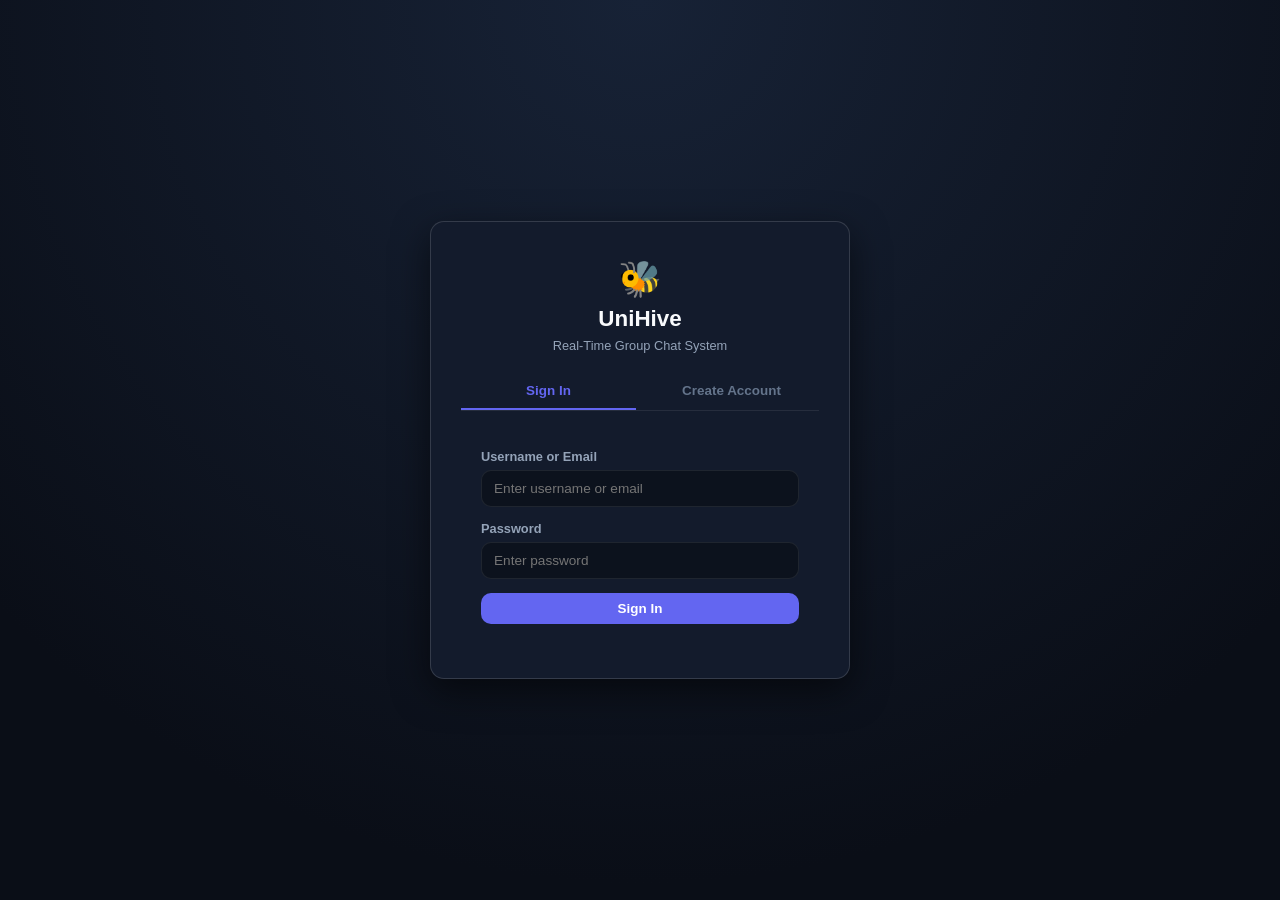
==== commit cb24aa16: "feat(ui): complete modern UI/UX redesign of Community & Posts experience - Rebuilt stylesheet with u" ====
--- a/src/main/resources/static/index.html
+++ b/src/main/resources/static/index.html
@@ -45,6 +45,12 @@
                                 <small id="menuUserEmail">Logged in</small>
                             </div>
                             <div class="dropdown-divider"></div>
+                            <button id="menuItemSavedPosts" class="dropdown-item">
+                                <svg width="15" height="15" viewBox="0 0 24 24" fill="none" stroke="currentColor" stroke-width="2" stroke-linecap="round" stroke-linejoin="round">
+                                    <path d="M19 21l-7-5-7 5V5a2 2 0 0 1 2-2h10a2 2 0 0 1 2 2z"></path>
+                                </svg>
+                                Saved Posts
+                            </button>
                             <button id="logoutBtn" class="dropdown-item danger-item">
                                 <svg width="15" height="15" viewBox="0 0 24 24" fill="none" stroke="currentColor" stroke-width="2" stroke-linecap="round" stroke-linejoin="round">
                                     <path d="M9 21H5a2 2 0 0 1-2-2V5a2 2 0 0 1 2-2h4"></path>
@@ -257,43 +263,163 @@
                     </div>
                 </header>
 
-                <!-- Messages Stream Area -->
-                <div class="chat-stream-wrapper">
-                    <div id="messagesList" class="messages-stream">
-                        <!-- Loaded history and live messages populate here -->
-                    </div>
-
-                    <!-- Typing Indicator -->
-                    <div id="typingIndicator" class="typing-notice" style="display: none;">
-                        <div class="typing-wave">
-                            <span></span>
-                            <span></span>
-                            <span></span>
-                        </div>
-                        <span id="typingText" class="typing-label">User is typing...</span>
-                    </div>
-                </div>
-
-                <!-- Message Composer -->
-                <footer class="chat-composer-bar">
-                    <form id="chatForm" class="composer-form">
-                        <div class="composer-input-container">
-                            <textarea
-                                id="messageInput"
-                                class="composer-textarea"
-                                placeholder="Type a message..."
-                                rows="1"
-                                autocomplete="off"
-                                required></textarea>
-                        </div>
-                        <button type="submit" id="sendMessageBtn" class="send-message-btn" title="Send Message" aria-label="Send">
-                            <svg width="18" height="18" viewBox="0 0 24 24" fill="none" stroke="currentColor" stroke-width="2" stroke-linecap="round" stroke-linejoin="round">
-                                <line x1="22" y1="2" x2="11" y2="13"></line>
-                                <polygon points="22 2 15 22 11 13 2 9 22 2"></polygon>
-                            </svg>
-                        </button>
-                    </form>
-                </footer>
+                <!-- Community Navigation Tabs -->
+                <nav class="community-nav-tabs">
+                    <button id="tabGeneralChat" class="community-tab active" data-tab="chat">
+                        <svg width="15" height="15" viewBox="0 0 24 24" fill="none" stroke="currentColor" stroke-width="2" stroke-linecap="round" stroke-linejoin="round">
+                            <path d="M21 15a2 2 0 0 1-2 2H7l-4 4V5a2 2 0 0 1 2-2h14a2 2 0 0 1 2 2z"></path>
+                        </svg>
+                        <span>General Chat</span>
+                    </button>
+                    <button id="tabCommunityPosts" class="community-tab" data-tab="posts">
+                        <svg width="15" height="15" viewBox="0 0 24 24" fill="none" stroke="currentColor" stroke-width="2" stroke-linecap="round" stroke-linejoin="round">
+                            <path d="M14 2H6a2 2 0 0 0-2 2v16a2 2 0 0 0 2 2h12a2 2 0 0 0 2-2V8z"></path>
+                            <polyline points="14 2 14 8 20 8"></polyline>
+                            <line x1="16" y1="13" x2="8" y2="13"></line>
+                            <line x1="16" y1="17" x2="8" y2="17"></line>
+                        </svg>
+                        <span>Community Posts</span>
+                        <span id="newPostsDot" class="tab-notify-dot" style="display: none;"></span>
+                    </button>
+                </nav>
+
+                <!-- 1. GENERAL CHAT VIEW -->
+                <div id="chatViewContainer" class="community-tab-pane">
+                    <!-- Messages Stream Area -->
+                    <div class="chat-stream-wrapper">
+                        <div id="messagesList" class="messages-stream">
+                            <!-- Loaded history and live messages populate here -->
+                        </div>
+
+                        <!-- Typing Indicator -->
+                        <div id="typingIndicator" class="typing-notice" style="display: none;">
+                            <div class="typing-wave">
+                                <span></span>
+                                <span></span>
+                                <span></span>
+                            </div>
+                            <span id="typingText" class="typing-label">User is typing...</span>
+                        </div>
+                    </div>
+
+                    <!-- Message Composer -->
+                    <footer class="chat-composer-bar">
+                        <!-- Pending image preview strip -->
+                        <div id="chatImagePreviewBar" class="chat-image-preview-bar" style="display: none;">
+                            <div class="preview-thumb-wrapper">
+                                <img id="chatPreviewThumb" src="" alt="Image preview">
+                                <button type="button" id="removeChatImageBtn" class="remove-preview-btn" title="Remove attachment">&times;</button>
+                            </div>
+                            <span id="chatImageName" class="preview-filename">image.png</span>
+                        </div>
+
+                        <form id="chatForm" class="composer-form">
+                            <input type="file" id="chatFileInput" accept="image/jpeg,image/png,image/webp,image/gif" style="display: none;">
+                            <button type="button" id="chatAttachBtn" class="icon-btn composer-attach-btn" title="Share an image" aria-label="Attach Image">
+                                <svg width="18" height="18" viewBox="0 0 24 24" fill="none" stroke="currentColor" stroke-width="2" stroke-linecap="round" stroke-linejoin="round">
+                                    <path d="M21.44 11.05l-9.19 9.19a6 6 0 0 1-8.49-8.49l9.19-9.19a4 4 0 0 1 5.66 5.66l-9.2 9.19a2 2 0 0 1-2.83-2.83l8.49-8.48"></path>
+                                </svg>
+                            </button>
+                            <div class="composer-input-container">
+                                <textarea
+                                    id="messageInput"
+                                    class="composer-textarea"
+                                    placeholder="Type a message..."
+                                    rows="1"
+                                    autocomplete="off"></textarea>
+                            </div>
+                            <button type="submit" id="sendMessageBtn" class="send-message-btn" title="Send Message" aria-label="Send">
+                                <svg width="18" height="18" viewBox="0 0 24 24" fill="none" stroke="currentColor" stroke-width="2" stroke-linecap="round" stroke-linejoin="round">
+                                    <line x1="22" y1="2" x2="11" y2="13"></line>
+                                    <polygon points="22 2 15 22 11 13 2 9 22 2"></polygon>
+                                </svg>
+                            </button>
+                        </form>
+                    </footer>
+                </div>
+
+                <!-- 2. COMMUNITY POSTS VIEW -->
+                <div id="postsViewContainer" class="community-tab-pane" style="display: none;">
+                    <!-- Posts Action & Filter Bar -->
+                    <div class="posts-action-bar">
+                        <div class="posts-action-left">
+                            <button id="openCreatePostModalBtn" class="action-btn primary-action-btn create-post-trigger-btn">
+                                <svg width="15" height="15" viewBox="0 0 24 24" fill="none" stroke="currentColor" stroke-width="2" stroke-linecap="round" stroke-linejoin="round">
+                                    <line x1="12" y1="5" x2="12" y2="19"></line>
+                                    <line x1="5" y1="12" x2="19" y2="12"></line>
+                                </svg>
+                                <span>Create Post</span>
+                            </button>
+
+                            <div class="category-filter-select-wrapper">
+                                <select id="postCategoryFilter" class="category-select" aria-label="Filter by Category">
+                                    <option value="ALL">All Categories</option>
+                                    <option value="Technology">Technology</option>
+                                    <option value="Programming">Programming</option>
+                                    <option value="AI">AI</option>
+                                    <option value="Machine Learning">Machine Learning</option>
+                                    <option value="News">News</option>
+                                    <option value="Research">Research</option>
+                                    <option value="Events">Events</option>
+                                    <option value="Resources">Resources</option>
+                                    <option value="Announcements">Announcements</option>
+                                    <option value="Projects">Projects</option>
+                                    <option value="General">General</option>
+                                </select>
+                            </div>
+                        </div>
+
+                        <div class="posts-action-right">
+                            <div id="activeTagFilterPill" class="active-tag-chip" style="display: none;">
+                                <span id="activeTagName">#tag</span>
+                                <button id="clearTagFilterBtn" title="Clear tag filter">&times;</button>
+                            </div>
+
+                            <button id="refreshPostsBtn" class="icon-btn" title="Refresh feed" aria-label="Refresh">
+                                <svg width="16" height="16" viewBox="0 0 24 24" fill="none" stroke="currentColor" stroke-width="2" stroke-linecap="round" stroke-linejoin="round">
+                                    <polyline points="23 4 23 10 17 10"></polyline>
+                                    <path d="M20.49 15a9 9 0 1 1-2.12-9.36L23 10"></path>
+                                </svg>
+                            </button>
+                        </div>
+                    </div>
+
+                    <!-- New Posts Available Toast Banner -->
+                    <div id="newPostsBanner" class="new-posts-banner" style="display: none;">
+                        <svg width="14" height="14" viewBox="0 0 24 24" fill="none" stroke="currentColor" stroke-width="2" stroke-linecap="round" stroke-linejoin="round">
+                            <line x1="12" y1="19" x2="12" y2="5"></line>
+                            <polyline points="5 12 12 5 19 12"></polyline>
+                        </svg>
+                        <span>New posts available · <strong>Click to view</strong></span>
+                    </div>
+
+                    <!-- Posts Scroll Stream -->
+                    <div id="postsScrollStream" class="posts-scroll-stream">
+                        <!-- Feed Empty State -->
+                        <div id="postsEmptyState" class="posts-empty-state" style="display: none;">
+                            <div class="empty-feed-icon">
+                                <svg width="36" height="36" viewBox="0 0 24 24" fill="none" stroke="currentColor" stroke-width="1.5" stroke-linecap="round" stroke-linejoin="round">
+                                    <rect x="3" y="3" width="18" height="18" rx="2" ry="2"></rect>
+                                    <line x1="9" y1="9" x2="15" y2="9"></line>
+                                    <line x1="9" y1="13" x2="15" y2="13"></line>
+                                    <line x1="9" y1="17" x2="13" y2="17"></line>
+                                </svg>
+                            </div>
+                            <h3>No posts yet</h3>
+                            <p>Be the first member to share something with the community.</p>
+                            <button id="emptyStateCreatePostBtn" class="primary-btn small-btn">Create Post</button>
+                        </div>
+
+                        <!-- Posts Feed List -->
+                        <div id="postsFeedContainer" class="posts-feed-container"></div>
+
+                        <!-- Infinite Scroll Loading Sentinel -->
+                        <div id="postsLoadingIndicator" class="posts-loading-sentinel" style="display: none;">
+                            <div class="loading-spinner"></div>
+                            <span>Loading more posts...</span>
+                        </div>
+                    </div>
+                </div>
             </div>
         </main>
 
@@ -518,6 +644,368 @@
         </div>
     </div>
 
+    <!-- CREATE POST MODAL -->
+    <div id="createPostModal" class="modal-backdrop" style="display: none;">
+        <div class="modal-dialog">
+            <div class="modal-header">
+                <h3>Create a Post</h3>
+                <button id="closeCreatePostModalBtn" class="icon-btn modal-close-btn" aria-label="Close">&times;</button>
+            </div>
+
+            <div id="createPostError" class="modal-alert-banner" style="display: none;"></div>
+
+            <form id="createPostForm">
+                <div class="form-field">
+                    <label for="postTitleInput">Title <span class="label-sub">(optional)</span></label>
+                    <input
+                        type="text"
+                        id="postTitleInput"
+                        placeholder="e.g. Understanding Attention Mechanisms in Transformers"
+                        maxlength="150">
+                </div>
+
+                <div class="form-field">
+                    <label for="postContentInput">What's happening? <span class="label-sub">(description)</span></label>
+                    <textarea
+                        id="postContentInput"
+                        rows="4"
+                        placeholder="Share useful discoveries, announcements, questions, or resources with your community..."
+                        maxlength="5000"></textarea>
+                </div>
+
+                <!-- Image Attachment Area with Cloudinary Preview -->
+                <div class="form-field">
+                    <label>Image Attachment <span class="label-sub">(optional, Cloudinary)</span></label>
+                    <div id="postImageUploadZone" class="image-upload-zone">
+                        <input type="file" id="postImageFileInput" accept="image/jpeg,image/png,image/webp,image/gif" style="display: none;">
+                        <div id="postImagePlaceholder" class="upload-zone-placeholder">
+                            <svg width="24" height="24" viewBox="0 0 24 24" fill="none" stroke="currentColor" stroke-width="2" stroke-linecap="round" stroke-linejoin="round">
+                                <rect x="3" y="3" width="18" height="18" rx="2" ry="2"></rect>
+                                <circle cx="8.5" cy="8.5" r="1.5"></circle>
+                                <polyline points="21 15 16 10 5 21"></polyline>
+                            </svg>
+                            <span>Click or drag image here to attach (Max 10MB)</span>
+                        </div>
+                        <div id="postImagePreviewContainer" class="upload-zone-preview" style="display: none;">
+                            <img id="postImagePreviewImg" src="" alt="Post image preview">
+                            <button type="button" id="removePostImageBtn" class="remove-zone-img-btn" title="Remove image">&times;</button>
+                        </div>
+                    </div>
+                </div>
+
+                <div class="form-field">
+                    <label for="postLinkInput">External Link <span class="label-sub">(optional, https://...)</span></label>
+                    <input
+                        type="url"
+                        id="postLinkInput"
+                        placeholder="https://example.com/article"
+                        maxlength="500">
+                </div>
+
+                <div class="form-row-grid">
+                    <div class="form-field">
+                        <label for="postCategoryInput">Category</label>
+                        <select id="postCategoryInput" class="category-select">
+                            <option value="General">General</option>
+                            <option value="Technology">Technology</option>
+                            <option value="Programming">Programming</option>
+                            <option value="AI">AI</option>
+                            <option value="Machine Learning">Machine Learning</option>
+                            <option value="News">News</option>
+                            <option value="Research">Research</option>
+                            <option value="Events">Events</option>
+                            <option value="Resources">Resources</option>
+                            <option value="Announcements">Announcements</option>
+                            <option value="Projects">Projects</option>
+                        </select>
+                    </div>
+
+                    <div class="form-field">
+                        <label for="postTagsInput">Tags <span class="label-sub">(e.g. #AI #ML)</span></label>
+                        <input
+                            type="text"
+                            id="postTagsInput"
+                            placeholder="#MachineLearning #AI"
+                            maxlength="200">
+                    </div>
+                </div>
+
+                <div class="modal-footer">
+                    <button type="button" id="cancelCreatePostBtn" class="secondary-btn">Cancel</button>
+                    <button type="submit" id="submitCreatePostBtn" class="primary-btn">Publish Post</button>
+                </div>
+            </form>
+        </div>
+    </div>
+
+    <!-- EDIT POST MODAL -->
+    <div id="editPostModal" class="modal-backdrop" style="display: none;">
+        <div class="modal-dialog">
+            <div class="modal-header">
+                <h3>Edit Post</h3>
+                <button id="closeEditPostModalBtn" class="icon-btn modal-close-btn" aria-label="Close">&times;</button>
+            </div>
+
+            <div id="editPostError" class="modal-alert-banner" style="display: none;"></div>
+
+            <form id="editPostForm">
+                <input type="hidden" id="editPostId" value="">
+
+                <div class="form-field">
+                    <label for="editPostTitleInput">Title</label>
+                    <input type="text" id="editPostTitleInput" maxlength="150">
+                </div>
+
+                <div class="form-field">
+                    <label for="editPostContentInput">Content</label>
+                    <textarea id="editPostContentInput" rows="4" maxlength="5000"></textarea>
+                </div>
+
+                <div class="form-field">
+                    <label for="editPostLinkInput">External Link</label>
+                    <input type="url" id="editPostLinkInput" maxlength="500">
+                </div>
+
+                <div class="form-row-grid">
+                    <div class="form-field">
+                        <label for="editPostCategoryInput">Category</label>
+                        <select id="editPostCategoryInput" class="category-select">
+                            <option value="General">General</option>
+                            <option value="Technology">Technology</option>
+                            <option value="Programming">Programming</option>
+                            <option value="AI">AI</option>
+                            <option value="Machine Learning">Machine Learning</option>
+                            <option value="News">News</option>
+                            <option value="Research">Research</option>
+                            <option value="Events">Events</option>
+                            <option value="Resources">Resources</option>
+                            <option value="Announcements">Announcements</option>
+                            <option value="Projects">Projects</option>
+                        </select>
+                    </div>
+
+                    <div class="form-field">
+                        <label for="editPostTagsInput">Tags</label>
+                        <input type="text" id="editPostTagsInput" maxlength="200">
+                    </div>
+                </div>
+
+                <div class="modal-footer">
+                    <button type="button" id="cancelEditPostBtn" class="secondary-btn">Cancel</button>
+                    <button type="submit" id="submitEditPostBtn" class="primary-btn">Save Changes</button>
+                </div>
+            </form>
+        </div>
+    </div>
+
+    <!-- COMMUNITY VERIFICATION ASSESSMENT MODAL -->
+    <div id="verificationModal" class="modal-backdrop" style="display: none;">
+        <div class="modal-dialog">
+            <div class="modal-header">
+                <h3>Community Verification</h3>
+                <button id="closeVerificationModalBtn" class="icon-btn modal-close-btn" aria-label="Close">&times;</button>
+            </div>
+
+            <div id="verificationModalError" class="modal-alert-banner" style="display: none;"></div>
+
+            <div class="verification-modal-intro">
+                <p>Help the community assess whether this shared information appears verified or unverified. UniHive aggregates member assessments to promote credible knowledge.</p>
+            </div>
+
+            <form id="verificationForm">
+                <input type="hidden" id="verifyPostId" value="">
+
+                <div class="form-field">
+                    <label>Your Assessment</label>
+                    <div class="verification-choice-grid">
+                        <label class="verify-choice-card verify-true">
+                            <input type="radio" name="verificationVerdict" value="VERIFIED" checked>
+                            <div class="choice-content">
+                                <span class="choice-icon">✓</span>
+                                <strong>Verified / True</strong>
+                                <small>Appears credible based on evidence or knowledge</small>
+                            </div>
+                        </label>
+
+                        <label class="verify-choice-card verify-false">
+                            <input type="radio" name="verificationVerdict" value="NOT_VERIFIED">
+                            <div class="choice-content">
+                                <span class="choice-icon">✕</span>
+                                <strong>Not Verified / False</strong>
+                                <small>Appears misleading, incorrect, or unsubstantiated</small>
+                            </div>
+                        </label>
+                    </div>
+                </div>
+
+                <div class="form-field">
+                    <label for="verifyReasonInput">Why? <span class="label-sub">(explanation / context)</span></label>
+                    <textarea
+                        id="verifyReasonInput"
+                        rows="3"
+                        placeholder="I checked the official docs / I have verified this research paper..."
+                        maxlength="1000"></textarea>
+                </div>
+
+                <div class="form-field">
+                    <label for="verifyEvidenceLinkInput">Evidence Link <span class="label-sub">(optional source URL)</span></label>
+                    <input
+                        type="url"
+                        id="verifyEvidenceLinkInput"
+                        placeholder="https://..."
+                        maxlength="1000">
+                </div>
+
+                <div class="modal-footer space-between">
+                    <button type="button" id="removeVerificationVoteBtn" class="danger-btn-outline small-btn" style="display: none;">Remove Vote</button>
+                    <div class="modal-footer-actions">
+                        <button type="button" id="cancelVerificationModalBtn" class="secondary-btn">Cancel</button>
+                        <button type="submit" id="submitVerificationBtn" class="primary-btn">Submit Assessment</button>
+                    </div>
+                </div>
+            </form>
+        </div>
+    </div>
+
+    <!-- VERIFICATION DETAILS MODAL -->
+    <div id="verificationDetailsModal" class="modal-backdrop" style="display: none;">
+        <div class="modal-dialog">
+            <div class="modal-header">
+                <h3>Community Verification Breakdown</h3>
+                <button id="closeVerificationDetailsBtn" class="icon-btn modal-close-btn" aria-label="Close">&times;</button>
+            </div>
+
+            <div class="modal-body-scrollable">
+                <div class="verification-breakdown-card">
+                    <div class="breakdown-stat-row">
+                        <div class="breakdown-stat verified-stat">
+                            <span class="stat-symbol">✓</span>
+                            <div class="stat-meta">
+                                <span class="stat-number" id="detailVerifiedCount">0</span>
+                                <span class="stat-label">Verified (<span id="detailVerifiedPct">0%</span>)</span>
+                            </div>
+                        </div>
+
+                        <div class="breakdown-stat unverified-stat">
+                            <span class="stat-symbol">✕</span>
+                            <div class="stat-meta">
+                                <span class="stat-number" id="detailNotVerifiedCount">0</span>
+                                <span class="stat-label">Not Verified (<span id="detailNotVerifiedPct">0%</span>)</span>
+                            </div>
+                        </div>
+                    </div>
+
+                    <div class="verification-progress-track">
+                        <div id="detailProgressBar" class="verification-progress-fill" style="width: 0%;"></div>
+                    </div>
+                    <small class="breakdown-note" id="detailTotalVotesNote">0 members reviewed this post.</small>
+                </div>
+
+                <h4 class="sub-heading">Member Assessments & Evidence</h4>
+                <div id="verificationEvidenceList" class="evidence-items-list">
+                    <!-- Populated dynamically -->
+                </div>
+            </div>
+
+            <div class="modal-footer">
+                <button type="button" id="closeVerificationDetailsFooterBtn" class="primary-btn">Close</button>
+            </div>
+        </div>
+    </div>
+
+    <!-- REPORT POST MODAL -->
+    <div id="reportPostModal" class="modal-backdrop" style="display: none;">
+        <div class="modal-dialog small-dialog">
+            <div class="modal-header">
+                <h3>Report Post</h3>
+                <button id="closeReportPostModalBtn" class="icon-btn modal-close-btn" aria-label="Close">&times;</button>
+            </div>
+
+            <div id="reportPostError" class="modal-alert-banner" style="display: none;"></div>
+
+            <form id="reportPostForm">
+                <input type="hidden" id="reportPostId" value="">
+
+                <div class="form-field">
+                    <label for="reportReasonSelect">Reason</label>
+                    <select id="reportReasonSelect" class="category-select" required>
+                        <option value="False/misleading information">False or misleading information</option>
+                        <option value="Spam">Spam or unwanted advertising</option>
+                        <option value="Harassment">Harassment or hate speech</option>
+                        <option value="Inappropriate content">Inappropriate or offensive content</option>
+                        <option value="Other">Other</option>
+                    </select>
+                </div>
+
+                <div class="form-field">
+                    <label for="reportDetailsInput">Additional Details <span class="label-sub">(optional)</span></label>
+                    <textarea id="reportDetailsInput" rows="3" placeholder="Provide extra context for community moderators..." maxlength="1000"></textarea>
+                </div>
+
+                <div class="modal-footer">
+                    <button type="button" id="cancelReportPostBtn" class="secondary-btn">Cancel</button>
+                    <button type="submit" id="submitReportPostBtn" class="danger-btn">Submit Report</button>
+                </div>
+            </form>
+        </div>
+    </div>
+
+    <!-- SAVED POSTS MODAL -->
+    <div id="savedPostsModal" class="modal-backdrop" style="display: none;">
+        <div class="modal-dialog large-dialog">
+            <div class="modal-header">
+                <div class="modal-title-with-icon">
+                    <svg width="20" height="20" viewBox="0 0 24 24" fill="none" stroke="currentColor" stroke-width="2" stroke-linecap="round" stroke-linejoin="round">
+                        <path d="M19 21l-7-5-7 5V5a2 2 0 0 1 2-2h10a2 2 0 0 1 2 2z"></path>
+                    </svg>
+                    <h3>Saved Posts</h3>
+                </div>
+                <button id="closeSavedPostsModalBtn" class="icon-btn modal-close-btn" aria-label="Close">&times;</button>
+            </div>
+
+            <div class="modal-body-scrollable">
+                <div id="savedPostsLoading" class="list-placeholder-state" style="display: none;">
+                    <div class="loading-spinner"></div>
+                    <span>Loading saved posts...</span>
+                </div>
+
+                <div id="savedPostsEmpty" class="posts-empty-state" style="display: none;">
+                    <p>You haven't bookmarked any posts yet. Use the <strong>Save</strong> option on any post to bookmark it here.</p>
+                </div>
+
+                <div id="savedPostsList" class="saved-posts-container">
+                    <!-- Populated dynamically -->
+                </div>
+            </div>
+        </div>
+    </div>
+
+    <!-- IMAGE LIGHTBOX MODAL -->
+    <div id="imageLightboxModal" class="lightbox-backdrop" style="display: none;">
+        <div class="lightbox-toolbar">
+            <a id="downloadLightboxBtn" class="lightbox-btn" title="Download image" download="unihive-image.jpg" target="_blank">
+                <svg width="18" height="18" viewBox="0 0 24 24" fill="none" stroke="currentColor" stroke-width="2" stroke-linecap="round" stroke-linejoin="round">
+                    <path d="M21 15v4a2 2 0 0 1-2 2H5a2 2 0 0 1-2-2v-4"></path>
+                    <polyline points="7 10 12 15 17 10"></polyline>
+                    <line x1="12" y1="15" x2="12" y2="3"></line>
+                </svg>
+                <span>Download</span>
+            </a>
+            <button id="closeLightboxBtn" class="lightbox-btn" title="Close (Esc)" aria-label="Close">
+                <svg width="20" height="20" viewBox="0 0 24 24" fill="none" stroke="currentColor" stroke-width="2" stroke-linecap="round" stroke-linejoin="round">
+                    <line x1="18" y1="6" x2="6" y2="18"></line>
+                    <line x1="6" y1="6" x2="18" y2="18"></line>
+                </svg>
+            </button>
+        </div>
+        <div class="lightbox-content-wrapper">
+            <img id="lightboxImage" src="" alt="Fullscreen image">
+        </div>
+    </div>
+
+    <!-- TOAST NOTIFICATION CONTAINER -->
+    <div id="toastContainer" class="toast-container" aria-live="polite"></div>
+
     <!-- SCRIPTS -->
     <script src="config.js"></script>
     <script src="app.js"></script>
--- a/src/main/resources/static/style.css
+++ b/src/main/resources/static/style.css
@@ -1,23 +1,25 @@
 /* ==========================================================================
    UniHive Design System & Layout
-   Inspired by modern messaging principles (WhatsApp Web, Discord, Slack)
-   Restrained palette: Charcoal, Dark Navy, Slate, Off-White, Subtle Blue
+   Professional Modern Community Platform UI/UX
+   Palette: Rich Obsidian, Deep Navy, Slate, Off-White, Indigo Accent
    ========================================================================== */
 
 :root {
-    /* Color Palette */
-    --bg-base: #090d16;
-    --bg-sidebar: #0f172a;
-    --bg-chat: #090d16;
-    --bg-surface: #1e293b;
-    --bg-surface-hover: #273549;
-    --bg-surface-active: #2b3952;
-    --bg-input: #111827;
+    /* Color Palette - Deep Slate / Obsidian Theme */
+    --bg-base: #0a0e17;
+    --bg-sidebar: #0f1624;
+    --bg-chat: #0a0e17;
+    --bg-surface: #131b2c;
+    --bg-surface-elevated: #182236;
+    --bg-surface-hover: #1e2a44;
+    --bg-surface-active: #253454;
+    --bg-input: #0c121d;
 
     /* Borders */
-    --border-subtle: rgba(255, 255, 255, 0.07);
-    --border-default: #334155;
-    --border-focus: #3b82f6;
+    --border-subtle: rgba(255, 255, 255, 0.08);
+    --border-default: rgba(255, 255, 255, 0.14);
+    --border-hover: rgba(255, 255, 255, 0.24);
+    --border-focus: #6366f1;
 
     /* Typography */
     --text-primary: #f8fafc;
@@ -25,40 +27,98 @@
     --text-muted: #64748b;
     --text-inverse: #ffffff;
 
-    /* Accent & Feedback Colors */
-    --accent: #3b82f6;
-    --accent-hover: #2563eb;
-    --accent-subtle: rgba(59, 130, 246, 0.12);
-    --accent-bubble: #1d4ed8;
-
+    /* Accent & Brand Colors */
+    --accent: #6366f1;
+    --accent-hover: #4f46e5;
+    --accent-subtle: rgba(99, 102, 241, 0.12);
+    --accent-glow: rgba(99, 102, 241, 0.25);
+    --accent-bubble: #4338ca;
+
+    /* Status & Assessment */
     --status-online: #10b981;
     --status-offline: #64748b;
-
+    --assessment-true: #10b981;
+    --assessment-true-bg: rgba(16, 185, 129, 0.12);
+    --assessment-false: #f43f5e;
+    --assessment-false-bg: rgba(244, 63, 94, 0.12);
+
+    /* Feedback & Utility */
     --danger: #ef4444;
     --danger-hover: #dc2626;
     --danger-subtle: rgba(239, 68, 68, 0.12);
-
     --warning: #f59e0b;
     --warning-subtle: rgba(245, 158, 11, 0.12);
-
-    /* Shadows & Transitions */
-    --shadow-sm: 0 1px 2px rgba(0, 0, 0, 0.2);
-    --shadow-md: 0 4px 12px rgba(0, 0, 0, 0.35);
-    --shadow-lg: 0 12px 32px rgba(0, 0, 0, 0.5);
+    --success: #10b981;
+    --success-subtle: rgba(16, 185, 129, 0.12);
+
+    /* Shadows & Radii */
+    --shadow-sm: 0 1px 2px rgba(0, 0, 0, 0.3);
+    --shadow-md: 0 4px 14px rgba(0, 0, 0, 0.4);
+    --shadow-lg: 0 12px 36px rgba(0, 0, 0, 0.55);
+    --shadow-glow: 0 0 20px rgba(99, 102, 241, 0.15);
+
     --radius-sm: 6px;
     --radius-md: 10px;
-    --radius-lg: 16px;
+    --radius-lg: 14px;
+    --radius-xl: 18px;
     --radius-full: 9999px;
-    --transition-fast: 0.15s ease;
-    --transition-normal: 0.25s ease;
-}
-
-* {
+
+    --transition-fast: 0.15s cubic-bezier(0.4, 0, 0.2, 1);
+    --transition-normal: 0.25s cubic-bezier(0.4, 0, 0.2, 1);
+}
+
+/* ==========================================================================
+   GLOBAL RESET & UNIVERSAL BUTTON RESET
+   Eliminates browser user-agent white beveled button rectangles completely!
+   ========================================================================== */
+
+*, *::before, *::after {
     margin: 0;
     padding: 0;
     box-sizing: border-box;
-    font-family: -apple-system, BlinkMacSystemFont, "Segoe UI", Roboto, Oxygen, Ubuntu, Cantarell, "Helvetica Neue", sans-serif;
+    font-family: -apple-system, BlinkMacSystemFont, "Segoe UI", Roboto, "Inter", Oxygen, Ubuntu, Cantarell, "Helvetica Neue", sans-serif;
     -webkit-font-smoothing: antialiased;
+    -moz-osx-font-smoothing: grayscale;
+}
+
+button {
+    background: none;
+    border: none;
+    color: inherit;
+    font: inherit;
+    cursor: pointer;
+    outline: none;
+    padding: 0;
+    margin: 0;
+    box-sizing: border-box;
+    display: inline-flex;
+    align-items: center;
+    justify-content: center;
+    text-decoration: none;
+    -webkit-tap-highlight-color: transparent;
+    user-select: none;
+}
+
+button:disabled {
+    cursor: not-allowed;
+    opacity: 0.55;
+}
+
+input, textarea, select {
+    font: inherit;
+    color: inherit;
+    outline: none;
+    background: none;
+    border: none;
+}
+
+a {
+    color: var(--accent);
+    text-decoration: none;
+}
+
+a:hover {
+    text-decoration: underline;
 }
 
 body {
@@ -68,8 +128,27 @@
     overflow: hidden;
 }
 
+/* Custom Scrollbars */
+::-webkit-scrollbar {
+    width: 6px;
+    height: 6px;
+}
+
+::-webkit-scrollbar-track {
+    background: transparent;
+}
+
+::-webkit-scrollbar-thumb {
+    background: rgba(255, 255, 255, 0.14);
+    border-radius: var(--radius-full);
+}
+
+::-webkit-scrollbar-thumb:hover {
+    background: rgba(255, 255, 255, 0.26);
+}
+
 /* ==========================================================================
-   MESSENGER MAIN THREE-PANE LAYOUT
+   MESSENGER THREE-PANE LAYOUT
    ========================================================================== */
 
 .messenger-layout {
@@ -78,16 +157,17 @@
     height: 100vh;
     overflow: hidden;
     position: relative;
+    background-color: var(--bg-base);
 }
 
 /* ==========================================================================
-   LEFT SIDEBAR
+   LEFT SIDEBAR: Communities & Conversations List
    ========================================================================== */
 
 .sidebar-pane {
-    width: 380px;
-    min-width: 320px;
-    max-width: 440px;
+    width: 360px;
+    min-width: 300px;
+    max-width: 400px;
     height: 100%;
     background-color: var(--bg-sidebar);
     border-right: 1px solid var(--border-subtle);
@@ -99,13 +179,12 @@
 
 /* Sidebar Header */
 .sidebar-header {
-    height: 64px;
-    padding: 0 18px;
     display: flex;
     align-items: center;
     justify-content: space-between;
+    padding: 16px 18px;
     border-bottom: 1px solid var(--border-subtle);
-    background-color: rgba(15, 23, 42, 0.9);
+    background-color: var(--bg-sidebar);
 }
 
 .brand-block {
@@ -115,53 +194,52 @@
 }
 
 .brand-icon {
+    display: flex;
+    align-items: center;
+    justify-content: center;
+    width: 34px;
+    height: 34px;
+    border-radius: var(--radius-md);
+    background: linear-gradient(135deg, var(--accent) 0%, #4338ca 100%);
+    color: var(--text-inverse);
+    box-shadow: 0 2px 8px var(--accent-glow);
+}
+
+.brand-name {
+    font-size: 1.15rem;
+    font-weight: 700;
+    letter-spacing: -0.02em;
+    color: var(--text-primary);
+}
+
+.user-control-block {
+    display: flex;
+    align-items: center;
+    gap: 10px;
+}
+
+.user-avatar-badge {
     width: 32px;
     height: 32px;
-    border-radius: var(--radius-sm);
-    background-color: var(--accent-subtle);
-    color: var(--accent);
+    border-radius: var(--radius-full);
+    background: linear-gradient(135deg, #3b82f6 0%, #1d4ed8 100%);
+    color: var(--text-inverse);
     display: flex;
     align-items: center;
     justify-content: center;
-}
-
-.brand-name {
-    font-size: 18px;
-    font-weight: 700;
-    color: var(--text-primary);
-    letter-spacing: -0.3px;
-}
-
-.user-control-block {
-    display: flex;
-    align-items: center;
-    gap: 10px;
-    position: relative;
-}
-
-.user-avatar-badge {
-    width: 34px;
-    height: 34px;
-    border-radius: var(--radius-full);
-    background-color: var(--accent);
-    color: white;
-    font-weight: 600;
-    font-size: 14px;
-    display: flex;
-    align-items: center;
-    justify-content: center;
-    text-transform: uppercase;
-    flex-shrink: 0;
+    font-size: 0.85rem;
+    font-weight: 600;
+    box-shadow: var(--shadow-sm);
 }
 
 .user-meta-compact {
     display: flex;
     flex-direction: column;
-    max-width: 100px;
+    max-width: 105px;
 }
 
 .user-display-name {
-    font-size: 13px;
+    font-size: 0.85rem;
     font-weight: 600;
     color: var(--text-primary);
     white-space: nowrap;
@@ -170,65 +248,166 @@
 }
 
 .user-status-text {
-    font-size: 11px;
-    color: var(--text-secondary);
-    display: flex;
-    align-items: center;
-    gap: 4px;
+    display: flex;
+    align-items: center;
+    gap: 5px;
+    font-size: 0.72rem;
+    color: var(--text-muted);
 }
 
 .status-dot {
     width: 6px;
     height: 6px;
-    border-radius: 50%;
+    border-radius: var(--radius-full);
     background-color: var(--status-online);
-}
-
-/* Quick Action Buttons */
+    box-shadow: 0 0 6px var(--status-online);
+}
+
+.user-menu-wrapper {
+    position: relative;
+}
+
+/* Icon Buttons */
+.icon-btn {
+    width: 34px;
+    height: 34px;
+    border-radius: var(--radius-md);
+    color: var(--text-secondary);
+    transition: all var(--transition-fast);
+}
+
+.icon-btn:hover {
+    color: var(--text-primary);
+    background-color: var(--bg-surface-hover);
+}
+
+/* Dropdown Menus */
+.dropdown-menu {
+    position: absolute;
+    top: calc(100% + 6px);
+    right: 0;
+    min-width: 200px;
+    background-color: var(--bg-surface-elevated);
+    border: 1px solid var(--border-default);
+    border-radius: var(--radius-md);
+    box-shadow: var(--shadow-lg);
+    padding: 6px;
+    z-index: 100;
+    animation: fadeInMenu 0.15s ease-out;
+}
+
+@keyframes fadeInMenu {
+    from { opacity: 0; transform: translateY(-4px); }
+    to { opacity: 1; transform: translateY(0); }
+}
+
+.dropdown-header {
+    padding: 8px 12px;
+    display: flex;
+    flex-direction: column;
+}
+
+.dropdown-header strong {
+    font-size: 0.85rem;
+    color: var(--text-primary);
+}
+
+.dropdown-header small {
+    font-size: 0.75rem;
+    color: var(--text-muted);
+}
+
+.dropdown-divider {
+    height: 1px;
+    background-color: var(--border-subtle);
+    margin: 4px 0;
+}
+
+.dropdown-item {
+    width: 100%;
+    display: flex;
+    align-items: center;
+    gap: 10px;
+    padding: 8px 12px;
+    font-size: 0.82rem;
+    font-weight: 500;
+    color: var(--text-secondary);
+    border-radius: var(--radius-sm);
+    transition: all var(--transition-fast);
+    justify-content: flex-start;
+}
+
+.dropdown-item:hover {
+    color: var(--text-primary);
+    background-color: var(--bg-surface-hover);
+}
+
+.dropdown-item.danger-item:hover {
+    color: var(--danger);
+    background-color: var(--danger-subtle);
+}
+
+.dropdown-item.warning-item:hover {
+    color: var(--warning);
+    background-color: var(--warning-subtle);
+}
+
+.dropdown-item-badge {
+    margin-left: auto;
+    background-color: var(--danger);
+    color: var(--text-inverse);
+    font-size: 0.68rem;
+    font-weight: 700;
+    padding: 1px 6px;
+    border-radius: var(--radius-full);
+}
+
+/* Sidebar Action Buttons */
 .sidebar-actions-bar {
-    display: grid;
-    grid-template-columns: 1fr 1fr;
+    display: flex;
     gap: 8px;
-    padding: 12px 16px 8px 16px;
+    padding: 12px 18px;
+    border-bottom: 1px solid var(--border-subtle);
 }
 
 .action-btn {
-    height: 34px;
-    border-radius: var(--radius-md);
-    border: 1px solid transparent;
-    font-size: 13px;
-    font-weight: 500;
-    cursor: pointer;
-    display: flex;
+    flex: 1;
+    display: inline-flex;
     align-items: center;
     justify-content: center;
     gap: 6px;
+    padding: 8px 12px;
+    border-radius: var(--radius-md);
+    font-size: 0.82rem;
+    font-weight: 600;
     transition: all var(--transition-fast);
 }
 
 .primary-action-btn {
     background-color: var(--accent);
-    color: white;
+    color: var(--text-inverse);
 }
 
 .primary-action-btn:hover {
     background-color: var(--accent-hover);
+    box-shadow: 0 2px 10px var(--accent-glow);
 }
 
 .secondary-action-btn {
     background-color: var(--bg-surface);
     color: var(--text-secondary);
-    border-color: var(--border-subtle);
+    border: 1px solid var(--border-subtle);
 }
 
 .secondary-action-btn:hover {
     background-color: var(--bg-surface-hover);
     color: var(--text-primary);
-}
-
-/* Search Box */
+    border-color: var(--border-default);
+}
+
+/* Sidebar Search Box */
 .sidebar-search-box {
-    padding: 8px 16px;
+    padding: 10px 18px;
 }
 
 .search-input-wrapper {
@@ -239,128 +418,152 @@
     border: 1px solid var(--border-subtle);
     border-radius: var(--radius-md);
     padding: 0 12px;
-    transition: border-color var(--transition-fast);
+    transition: all var(--transition-fast);
 }
 
 .search-input-wrapper:focus-within {
     border-color: var(--accent);
+    box-shadow: 0 0 0 2px var(--accent-subtle);
 }
 
 .search-icon {
     color: var(--text-muted);
     flex-shrink: 0;
+    margin-right: 8px;
 }
 
 .search-input-wrapper input {
     width: 100%;
-    height: 36px;
-    background: transparent;
-    border: none;
-    outline: none;
-    color: var(--text-primary);
-    font-size: 13px;
-    margin-left: 8px;
+    padding: 8px 0;
+    font-size: 0.82rem;
+    color: var(--text-primary);
+}
+
+.search-input-wrapper input::placeholder {
+    color: var(--text-muted);
 }
 
 .clear-search-btn {
-    background: none;
-    border: none;
-    color: var(--text-muted);
-    font-size: 16px;
+    color: var(--text-muted);
+    font-size: 1.1rem;
+    padding: 0 4px;
     cursor: pointer;
-    padding: 0 4px;
 }
 
 .clear-search-btn:hover {
     color: var(--text-primary);
 }
 
-/* Nav Tabs */
+/* Sidebar Navigation Tabs */
 .sidebar-nav-tabs {
     display: flex;
-    padding: 6px 16px 8px 16px;
+    border-bottom: 1px solid var(--border-subtle);
+    padding: 0 18px;
     gap: 8px;
-    border-bottom: 1px solid var(--border-subtle);
 }
 
 .nav-tab {
     flex: 1;
-    height: 32px;
-    background: transparent;
-    border: none;
-    border-radius: var(--radius-md);
+    display: flex;
+    align-items: center;
+    justify-content: center;
+    gap: 6px;
+    padding: 10px 0;
+    font-size: 0.82rem;
+    font-weight: 600;
+    color: var(--text-muted);
+    border-bottom: 2px solid transparent;
+    transition: all var(--transition-fast);
+}
+
+.nav-tab:hover {
     color: var(--text-secondary);
-    font-size: 13px;
-    font-weight: 500;
-    cursor: pointer;
-    display: flex;
-    align-items: center;
-    justify-content: center;
-    gap: 8px;
-    transition: all var(--transition-fast);
-}
-
-.nav-tab:hover {
-    color: var(--text-primary);
-    background-color: rgba(255, 255, 255, 0.03);
 }
 
 .nav-tab.active {
     color: var(--accent);
+    border-bottom-color: var(--accent);
+}
+
+.tab-counter {
+    font-size: 0.7rem;
+    padding: 1px 6px;
+    border-radius: var(--radius-full);
+    background-color: var(--bg-surface);
+    color: var(--text-muted);
+}
+
+.nav-tab.active .tab-counter {
     background-color: var(--accent-subtle);
-    font-weight: 600;
-}
-
-.tab-counter {
-    background-color: rgba(255, 255, 255, 0.08);
-    color: var(--text-secondary);
-    font-size: 11px;
-    padding: 1px 7px;
+    color: var(--accent);
+}
+
+/* Discover Filter Row */
+.discover-filter-row {
+    display: flex;
+    gap: 6px;
+    padding: 8px 18px;
+    border-bottom: 1px solid var(--border-subtle);
+}
+
+.filter-pill {
+    padding: 4px 10px;
     border-radius: var(--radius-full);
-    font-weight: 600;
-}
-
-.nav-tab.active .tab-counter {
-    background-color: var(--accent);
-    color: white;
-}
-
-/* Discover Sub-Filters */
-.discover-filter-row {
-    display: flex;
-    gap: 6px;
-    padding: 8px 16px;
-    background-color: rgba(0, 0, 0, 0.15);
-    border-bottom: 1px solid var(--border-subtle);
-}
-
-.filter-pill {
-    padding: 3px 12px;
-    border-radius: var(--radius-full);
+    font-size: 0.74rem;
+    font-weight: 500;
+    color: var(--text-muted);
+    background-color: var(--bg-surface);
     border: 1px solid var(--border-subtle);
-    background: transparent;
-    color: var(--text-muted);
-    font-size: 12px;
-    cursor: pointer;
     transition: all var(--transition-fast);
 }
 
 .filter-pill:hover {
     color: var(--text-primary);
-    border-color: var(--border-default);
+    background-color: var(--bg-surface-hover);
 }
 
 .filter-pill.active {
-    background-color: var(--bg-surface);
-    color: var(--text-primary);
-    border-color: var(--border-default);
+    color: var(--accent);
+    background-color: var(--accent-subtle);
+    border-color: var(--accent);
 }
 
 /* Group List */
 .sidebar-group-list-wrapper {
     flex: 1;
     overflow-y: auto;
-    position: relative;
+    display: flex;
+    flex-direction: column;
+}
+
+.list-placeholder-state {
+    display: flex;
+    flex-direction: column;
+    align-items: center;
+    justify-content: center;
+    gap: 12px;
+    padding: 40px 20px;
+    color: var(--text-muted);
+    font-size: 0.85rem;
+    text-align: center;
+}
+
+.loading-spinner {
+    width: 22px;
+    height: 22px;
+    border: 2px solid var(--border-subtle);
+    border-top-color: var(--accent);
+    border-radius: 50%;
+    animation: spin 0.8s linear infinite;
+}
+
+.small-spinner {
+    width: 16px;
+    height: 16px;
+}
+
+@keyframes spin {
+    to { transform: rotate(360deg); }
 }
 
 .groups-list {
@@ -368,736 +571,1344 @@
     flex-direction: column;
 }
 
-/* Group Item Component (WhatsApp-style compact list item) */
 .group-item {
     display: flex;
     align-items: center;
     gap: 12px;
-    padding: 12px 16px;
+    padding: 12px 18px;
+    border-bottom: 1px solid var(--border-subtle);
     cursor: pointer;
     transition: background-color var(--transition-fast);
-    border-bottom: 1px solid rgba(255, 255, 255, 0.03);
-    position: relative;
 }
 
 .group-item:hover {
-    background-color: rgba(255, 255, 255, 0.03);
+    background-color: var(--bg-surface-hover);
 }
 
 .group-item.active {
     background-color: var(--bg-surface);
-}
-
-.group-item.active::before {
-    content: '';
+    border-left: 3px solid var(--accent);
+}
+
+.group-item-avatar {
+    width: 40px;
+    height: 40px;
+    border-radius: var(--radius-md);
+    background: linear-gradient(135deg, #2563eb 0%, #1e40af 100%);
+    color: var(--text-inverse);
+    display: flex;
+    align-items: center;
+    justify-content: center;
+    font-weight: 700;
+    font-size: 0.95rem;
+    flex-shrink: 0;
+}
+
+.group-item-content {
+    flex: 1;
+    min-width: 0;
+    display: flex;
+    flex-direction: column;
+    gap: 3px;
+}
+
+.group-item-top {
+    display: flex;
+    align-items: center;
+    justify-content: space-between;
+    gap: 6px;
+}
+
+.group-item-name {
+    font-size: 0.85rem;
+    font-weight: 600;
+    color: var(--text-primary);
+    white-space: nowrap;
+    overflow: hidden;
+    text-overflow: ellipsis;
+}
+
+.group-item-time {
+    font-size: 0.7rem;
+    color: var(--text-muted);
+    flex-shrink: 0;
+}
+
+.group-item-bottom {
+    display: flex;
+    align-items: center;
+    justify-content: space-between;
+    gap: 6px;
+}
+
+.group-item-last-msg {
+    font-size: 0.76rem;
+    color: var(--text-muted);
+    white-space: nowrap;
+    overflow: hidden;
+    text-overflow: ellipsis;
+}
+
+.group-item-unread-badge {
+    background-color: var(--accent);
+    color: var(--text-inverse);
+    font-size: 0.65rem;
+    font-weight: 700;
+    padding: 1px 6px;
+    border-radius: var(--radius-full);
+    flex-shrink: 0;
+}
+
+.group-item-actions {
+    margin-left: auto;
+}
+
+.group-item-btn {
+    padding: 5px 12px;
+    border-radius: var(--radius-sm);
+    font-size: 0.76rem;
+    font-weight: 600;
+    background-color: var(--accent-subtle);
+    color: var(--accent);
+    transition: all var(--transition-fast);
+}
+
+.group-item-btn:hover {
+    background-color: var(--accent);
+    color: var(--text-inverse);
+}
+
+.join-action-btn.pending {
+    background-color: var(--bg-surface);
+    color: var(--warning);
+    border: 1px solid var(--warning);
+}
+
+/* ============================================================
+   CENTER: Main Messaging & Community Feed Pane
+   ============================================================ */
+
+.main-chat-pane {
+    flex: 1;
+    height: 100%;
+    display: flex;
+    flex-direction: column;
+    background-color: var(--bg-base);
+    overflow: hidden;
+    position: relative;
+}
+
+/* Empty Conversation State */
+.empty-conversation-state {
+    flex: 1;
+    display: flex;
+    align-items: center;
+    justify-content: center;
+    padding: 32px;
+}
+
+.empty-state-content {
+    max-width: 440px;
+    text-align: center;
+    display: flex;
+    flex-direction: column;
+    align-items: center;
+    gap: 14px;
+}
+
+.empty-hero-icon {
+    width: 72px;
+    height: 72px;
+    border-radius: var(--radius-xl);
+    background-color: var(--bg-surface);
+    border: 1px solid var(--border-subtle);
+    display: flex;
+    align-items: center;
+    justify-content: center;
+    color: var(--accent);
+    box-shadow: var(--shadow-md);
+}
+
+.empty-state-content h2 {
+    font-size: 1.35rem;
+    font-weight: 700;
+    color: var(--text-primary);
+}
+
+.empty-state-content p {
+    font-size: 0.88rem;
+    color: var(--text-secondary);
+    line-height: 1.55;
+}
+
+.empty-state-hints {
+    font-size: 0.78rem;
+    color: var(--text-muted);
+    background-color: var(--bg-surface);
+    border: 1px solid var(--border-subtle);
+    border-radius: var(--radius-md);
+    padding: 8px 14px;
+}
+
+/* Active Chat Container */
+.active-chat-container {
+    flex: 1;
+    display: flex;
+    flex-direction: column;
+    height: 100%;
+    overflow: hidden;
+}
+
+/* Chat Header / Navbar */
+.chat-navbar {
+    height: 60px;
+    display: flex;
+    align-items: center;
+    justify-content: space-between;
+    padding: 0 20px;
+    background-color: var(--bg-sidebar);
+    border-bottom: 1px solid var(--border-subtle);
+    flex-shrink: 0;
+    z-index: 5;
+}
+
+.navbar-left {
+    display: flex;
+    align-items: center;
+    gap: 12px;
+}
+
+.mobile-back-btn {
+    display: none;
+}
+
+.chat-header-avatar {
+    width: 38px;
+    height: 38px;
+    border-radius: var(--radius-md);
+    background: linear-gradient(135deg, #3b82f6 0%, #1d4ed8 100%);
+    color: var(--text-inverse);
+    display: flex;
+    align-items: center;
+    justify-content: center;
+    font-weight: 700;
+    font-size: 0.95rem;
+}
+
+.chat-header-details {
+    display: flex;
+    flex-direction: column;
+    gap: 2px;
+}
+
+.chat-header-title-line {
+    display: flex;
+    align-items: center;
+    gap: 8px;
+}
+
+.chat-title {
+    font-size: 0.95rem;
+    font-weight: 700;
+    color: var(--text-primary);
+}
+
+.privacy-tag {
+    display: inline-flex;
+    align-items: center;
+    gap: 4px;
+    font-size: 0.68rem;
+    font-weight: 600;
+    color: var(--text-muted);
+    background-color: var(--bg-surface);
+    padding: 2px 7px;
+    border-radius: var(--radius-full);
+    border: 1px solid var(--border-subtle);
+}
+
+.chat-header-subtext {
+    display: flex;
+    align-items: center;
+    gap: 6px;
+    font-size: 0.73rem;
+    color: var(--text-muted);
+}
+
+.subtext-separator {
+    color: var(--border-default);
+}
+
+.presence-badge {
+    display: flex;
+    align-items: center;
+    gap: 4px;
+    color: var(--status-online);
+}
+
+.presence-dot {
+    width: 5px;
+    height: 5px;
+    border-radius: var(--radius-full);
+    background-color: var(--status-online);
+}
+
+.navbar-right {
+    display: flex;
+    align-items: center;
+    gap: 6px;
+}
+
+.group-menu-wrapper {
+    position: relative;
+}
+
+.menu-alert-dot {
     position: absolute;
-    left: 0;
-    top: 0;
-    bottom: 0;
-    width: 3px;
+    top: 6px;
+    right: 6px;
+    width: 7px;
+    height: 7px;
+    border-radius: 50%;
+    background-color: var(--danger);
+}
+
+/* ==========================================================================
+   COMMUNITY NAVIGATION TABS (General Chat vs Community Posts)
+   Sleek indicator line, consistent visual hierarchy
+   ========================================================================== */
+
+.community-nav-tabs {
+    display: flex;
+    align-items: center;
+    gap: 6px;
+    padding: 0 20px;
+    background-color: var(--bg-sidebar);
+    border-bottom: 1px solid var(--border-subtle);
+    flex-shrink: 0;
+}
+
+.community-tab {
+    display: inline-flex;
+    align-items: center;
+    gap: 7px;
+    padding: 10px 14px;
+    font-size: 0.82rem;
+    font-weight: 600;
+    color: var(--text-muted);
+    border-bottom: 2px solid transparent;
+    transition: all var(--transition-fast);
+    position: relative;
+}
+
+.community-tab:hover {
+    color: var(--text-secondary);
+}
+
+.community-tab.active {
+    color: var(--text-primary);
+    border-bottom-color: var(--accent);
+}
+
+.tab-notify-dot {
+    width: 6px;
+    height: 6px;
+    border-radius: 50%;
     background-color: var(--accent);
-}
-
-.group-item-avatar {
-    width: 44px;
-    height: 44px;
+    box-shadow: 0 0 6px var(--accent);
+}
+
+.community-tab-pane {
+    flex: 1;
+    display: flex;
+    flex-direction: column;
+    overflow: hidden;
+    height: 100%;
+}
+
+/* ==========================================================================
+   1. GENERAL CHAT STREAM & COMPOSER
+   ========================================================================== */
+
+.chat-stream-wrapper {
+    flex: 1;
+    overflow-y: auto;
+    padding: 20px 24px;
+    display: flex;
+    flex-direction: column;
+}
+
+.messages-stream {
+    display: flex;
+    flex-direction: column;
+    gap: 12px;
+    margin-top: auto;
+}
+
+.message-bubble-wrapper {
+    display: flex;
+    gap: 10px;
+    max-width: 75%;
+    animation: fadeInMsg 0.15s ease-out;
+}
+
+@keyframes fadeInMsg {
+    from { opacity: 0; transform: translateY(6px); }
+    to { opacity: 1; transform: translateY(0); }
+}
+
+.message-bubble-wrapper.msg-incoming {
+    align-self: flex-start;
+}
+
+.message-bubble-wrapper.msg-outgoing {
+    align-self: flex-end;
+    flex-direction: row-reverse;
+}
+
+.message-bubble-wrapper.msg-system {
+    align-self: center;
+    max-width: 90%;
+    justify-content: center;
+}
+
+.msg-avatar {
+    width: 30px;
+    height: 30px;
     border-radius: var(--radius-full);
     background-color: var(--bg-surface-hover);
     color: var(--text-secondary);
     display: flex;
     align-items: center;
     justify-content: center;
-    font-weight: 600;
-    font-size: 15px;
+    font-size: 0.75rem;
+    font-weight: 600;
     flex-shrink: 0;
 }
 
-.group-item.active .group-item-avatar {
-    background-color: var(--accent-subtle);
+.msg-outgoing .msg-avatar {
+    display: none;
+}
+
+.msg-body {
+    display: flex;
+    flex-direction: column;
+    gap: 4px;
+    padding: 10px 14px;
+    border-radius: var(--radius-lg);
+    background-color: var(--bg-surface);
+    border: 1px solid var(--border-subtle);
+    color: var(--text-primary);
+    box-shadow: var(--shadow-sm);
+    word-break: break-word;
+}
+
+.msg-outgoing .msg-body {
+    background-color: var(--accent-bubble);
+    border-color: transparent;
+    color: var(--text-inverse);
+    border-bottom-right-radius: 4px;
+}
+
+.msg-incoming .msg-body {
+    border-bottom-left-radius: 4px;
+}
+
+.msg-system .msg-body {
+    background-color: rgba(255, 255, 255, 0.04);
+    border: 1px solid var(--border-subtle);
+    border-radius: var(--radius-full);
+    padding: 4px 14px;
+    font-size: 0.76rem;
+    color: var(--text-muted);
+}
+
+.msg-author {
+    font-size: 0.72rem;
+    font-weight: 600;
     color: var(--accent);
 }
 
-.group-item-content {
-    flex: 1;
-    min-width: 0;
-}
-
-.group-item-header {
-    display: flex;
-    justify-content: space-between;
-    align-items: baseline;
-    margin-bottom: 3px;
-}
-
-.group-item-title {
-    font-size: 14px;
-    font-weight: 600;
-    color: var(--text-primary);
-    white-space: nowrap;
+.msg-text {
+    font-size: 0.85rem;
+    line-height: 1.45;
+}
+
+.msg-media {
+    margin-top: 6px;
+    border-radius: var(--radius-md);
     overflow: hidden;
-    text-overflow: ellipsis;
-}
-
-.group-item-time {
+    max-width: 320px;
+}
+
+.msg-media img {
+    width: 100%;
+    height: auto;
+    display: block;
+    cursor: pointer;
+    transition: transform var(--transition-fast);
+}
+
+.msg-media img:hover {
+    transform: scale(1.02);
+}
+
+.msg-footer {
+    display: flex;
+    align-items: center;
+    gap: 4px;
+    align-self: flex-end;
+    font-size: 0.65rem;
+    color: var(--text-muted);
+    margin-top: 2px;
+}
+
+.msg-outgoing .msg-footer {
+    color: rgba(255, 255, 255, 0.6);
+}
+
+/* Typing Indicator */
+.typing-notice {
+    display: flex;
+    align-items: center;
+    gap: 8px;
+    padding: 6px 12px;
+    font-size: 0.74rem;
+    color: var(--text-muted);
+    margin-top: 4px;
+}
+
+.typing-wave {
+    display: flex;
+    gap: 3px;
+}
+
+.typing-wave span {
+    width: 5px;
+    height: 5px;
+    border-radius: 50%;
+    background-color: var(--text-muted);
+    animation: typingWave 1.2s infinite ease-in-out;
+}
+
+.typing-wave span:nth-child(2) { animation-delay: 0.2s; }
+.typing-wave span:nth-child(3) { animation-delay: 0.4s; }
+
+@keyframes typingWave {
+    0%, 60%, 100% { transform: translateY(0); }
+    30% { transform: translateY(-4px); }
+}
+
+/* Message Composer */
+.chat-composer-bar {
+    padding: 12px 20px;
+    background-color: var(--bg-sidebar);
+    border-top: 1px solid var(--border-subtle);
+    display: flex;
+    flex-direction: column;
+    gap: 8px;
+}
+
+.chat-image-preview-bar {
+    display: flex;
+    align-items: center;
+    gap: 10px;
+    padding: 6px 10px;
+    background-color: var(--bg-surface);
+    border: 1px solid var(--border-subtle);
+    border-radius: var(--radius-md);
+}
+
+.preview-thumb-wrapper {
+    position: relative;
+    width: 40px;
+    height: 40px;
+    border-radius: var(--radius-sm);
+    overflow: hidden;
+}
+
+.preview-thumb-wrapper img {
+    width: 100%;
+    height: 100%;
+    object-fit: cover;
+}
+
+.remove-preview-btn {
+    position: absolute;
+    top: 2px;
+    right: 2px;
+    background-color: rgba(0, 0, 0, 0.7);
+    color: #fff;
+    width: 16px;
+    height: 16px;
+    border-radius: 50%;
     font-size: 11px;
-    color: var(--text-muted);
-    flex-shrink: 0;
-    margin-left: 6px;
-}
-
-.group-item-preview {
-    font-size: 12px;
+    line-height: 1;
+}
+
+.preview-filename {
+    font-size: 0.76rem;
     color: var(--text-secondary);
     white-space: nowrap;
     overflow: hidden;
     text-overflow: ellipsis;
+}
+
+.composer-form {
+    display: flex;
+    align-items: flex-end;
+    gap: 8px;
+    background-color: var(--bg-input);
+    border: 1px solid var(--border-subtle);
+    border-radius: var(--radius-lg);
+    padding: 6px 10px;
+    transition: border-color var(--transition-fast);
+}
+
+.composer-form:focus-within {
+    border-color: var(--accent);
+    box-shadow: 0 0 0 2px var(--accent-subtle);
+}
+
+.composer-attach-btn {
+    color: var(--text-muted);
+    width: 32px;
+    height: 32px;
+    border-radius: var(--radius-md);
+}
+
+.composer-attach-btn:hover {
+    color: var(--text-primary);
+    background-color: var(--bg-surface-hover);
+}
+
+.composer-input-container {
+    flex: 1;
+    display: flex;
+}
+
+.composer-textarea {
+    width: 100%;
+    max-height: 120px;
+    resize: none;
+    font-size: 0.85rem;
     line-height: 1.4;
-}
-
-.group-item-meta {
-    display: flex;
-    align-items: center;
-    gap: 6px;
-    margin-top: 4px;
-}
-
-.privacy-pill-micro {
-    font-size: 10px;
-    padding: 1px 6px;
-    border-radius: var(--radius-sm);
-    background-color: rgba(255, 255, 255, 0.05);
-    color: var(--text-muted);
-    display: inline-flex;
-    align-items: center;
-    gap: 3px;
-}
-
-.admin-tag-micro {
-    font-size: 10px;
-    padding: 1px 6px;
-    border-radius: var(--radius-sm);
-    background-color: var(--warning-subtle);
-    color: var(--warning);
-}
-
-/* Discover Group Card Item */
-.discover-group-item {
-    padding: 14px 16px;
+    color: var(--text-primary);
+    padding: 6px 0;
+}
+
+.composer-textarea::placeholder {
+    color: var(--text-muted);
+}
+
+.send-message-btn {
+    width: 34px;
+    height: 34px;
+    border-radius: var(--radius-md);
+    background-color: var(--accent);
+    color: var(--text-inverse);
+    transition: all var(--transition-fast);
+}
+
+.send-message-btn:hover {
+    background-color: var(--accent-hover);
+    box-shadow: 0 2px 8px var(--accent-glow);
+}
+
+/* ==========================================================================
+   2. COMMUNITY POSTS FEED
+   Centered container (max-width: 740px), balanced whitespace
+   ========================================================================== */
+
+.posts-action-bar {
+    display: flex;
+    align-items: center;
+    justify-content: space-between;
+    padding: 10px 20px;
+    background-color: var(--bg-sidebar);
     border-bottom: 1px solid var(--border-subtle);
-    display: flex;
-    flex-direction: column;
-    gap: 8px;
-    background-color: var(--bg-sidebar);
-    transition: background-color var(--transition-fast);
-}
-
-.discover-group-item:hover {
-    background-color: rgba(255, 255, 255, 0.02);
-}
-
-.discover-item-top {
-    display: flex;
-    align-items: center;
     gap: 12px;
-}
-
-.discover-item-info {
-    flex: 1;
-    min-width: 0;
-}
-
-.discover-item-name {
-    font-size: 14px;
-    font-weight: 600;
-    color: var(--text-primary);
-    white-space: nowrap;
-    overflow: hidden;
-    text-overflow: ellipsis;
-}
-
-.discover-item-desc {
-    font-size: 12px;
+    flex-wrap: wrap;
+    flex-shrink: 0;
+}
+
+.posts-action-left {
+    display: flex;
+    align-items: center;
+    gap: 10px;
+    flex-wrap: wrap;
+}
+
+.create-post-trigger-btn {
+    padding: 7px 14px;
+    border-radius: var(--radius-md);
+    font-size: 0.82rem;
+    font-weight: 600;
+}
+
+.category-filter-select-wrapper {
+    position: relative;
+}
+
+.category-select {
+    padding: 6px 12px;
+    background-color: var(--bg-surface);
+    border: 1px solid var(--border-subtle);
+    border-radius: var(--radius-md);
+    font-size: 0.8rem;
+    font-weight: 500;
     color: var(--text-secondary);
-    margin-top: 2px;
-    display: -webkit-box;
-    -webkit-line-clamp: 2;
-    -webkit-box-orient: vertical;
-    overflow: hidden;
-    line-height: 1.4;
-}
-
-.discover-item-footer {
-    display: flex;
-    align-items: center;
-    justify-content: space-between;
-    margin-top: 4px;
-}
-
-.discover-item-badges {
-    display: flex;
-    align-items: center;
-    gap: 6px;
-    font-size: 11px;
-    color: var(--text-muted);
-}
-
-.discover-btn-group {
-    display: flex;
-    gap: 6px;
-}
-
-.join-action-btn {
-    padding: 5px 12px;
-    font-size: 12px;
-    font-weight: 500;
-    border-radius: var(--radius-sm);
-    border: 1px solid transparent;
     cursor: pointer;
     transition: all var(--transition-fast);
 }
 
-.join-action-btn.primary {
-    background-color: var(--accent);
-    color: white;
-}
-
-.join-action-btn.primary:hover {
-    background-color: var(--accent-hover);
-}
-
-.join-action-btn.outline {
-    background-color: transparent;
+.category-select:hover {
     border-color: var(--border-default);
+    color: var(--text-primary);
+}
+
+.category-select:focus {
+    border-color: var(--accent);
+}
+
+.posts-action-right {
+    display: flex;
+    align-items: center;
+    gap: 8px;
+}
+
+.active-tag-chip {
+    display: inline-flex;
+    align-items: center;
+    gap: 6px;
+    padding: 4px 10px;
+    background-color: var(--accent-subtle);
+    border: 1px solid var(--accent);
+    border-radius: var(--radius-full);
+    font-size: 0.75rem;
+    color: var(--accent);
+    font-weight: 600;
+}
+
+.active-tag-chip button {
+    font-size: 0.95rem;
+    line-height: 1;
+    color: var(--accent);
+}
+
+.new-posts-banner {
+    display: flex;
+    align-items: center;
+    justify-content: center;
+    gap: 8px;
+    padding: 8px 16px;
+    background: linear-gradient(135deg, var(--accent) 0%, #4338ca 100%);
+    color: var(--text-inverse);
+    font-size: 0.78rem;
+    cursor: pointer;
+    box-shadow: var(--shadow-md);
+    transition: opacity var(--transition-fast);
+    flex-shrink: 0;
+}
+
+.new-posts-banner:hover {
+    filter: brightness(1.1);
+}
+
+.posts-scroll-stream {
+    flex: 1;
+    overflow-y: auto;
+    padding: 20px 16px;
+}
+
+/* Feed Centered Max-Width */
+.posts-feed-container {
+    max-width: 740px;
+    margin: 0 auto;
+    display: flex;
+    flex-direction: column;
+    gap: 16px;
+    width: 100%;
+}
+
+.posts-empty-state {
+    max-width: 420px;
+    margin: 40px auto;
+    text-align: center;
+    display: flex;
+    flex-direction: column;
+    align-items: center;
+    gap: 12px;
+    padding: 30px;
+    background-color: var(--bg-surface);
+    border: 1px solid var(--border-subtle);
+    border-radius: var(--radius-lg);
+}
+
+.empty-feed-icon {
+    width: 54px;
+    height: 54px;
+    border-radius: var(--radius-lg);
+    background-color: var(--bg-surface-hover);
+    display: flex;
+    align-items: center;
+    justify-content: center;
+    color: var(--text-muted);
+}
+
+.posts-empty-state h3 {
+    font-size: 1.1rem;
+    color: var(--text-primary);
+}
+
+.posts-empty-state p {
+    font-size: 0.84rem;
     color: var(--text-secondary);
 }
 
-.join-action-btn.outline:hover {
+.posts-loading-sentinel {
+    display: flex;
+    align-items: center;
+    justify-content: center;
+    gap: 8px;
+    padding: 20px;
+    color: var(--text-muted);
+    font-size: 0.8rem;
+}
+
+/* ==========================================================================
+   MODERN POST CARD COMPONENT
+   Integrated layout: Header -> Body -> Assessment -> Actions -> Comments
+   ========================================================================== */
+
+.post-card {
     background-color: var(--bg-surface);
-    color: var(--text-primary);
-}
-
-.join-action-btn.pending {
-    background-color: rgba(255, 255, 255, 0.05);
-    border-color: transparent;
-    color: var(--text-muted);
-    cursor: not-allowed;
-}
-
-/* Loading & Empty States */
-.list-placeholder-state {
-    padding: 40px 20px;
-    text-align: center;
-    color: var(--text-muted);
-    font-size: 13px;
-    display: flex;
-    flex-direction: column;
-    align-items: center;
-    gap: 12px;
-}
-
-.loading-spinner {
-    width: 24px;
-    height: 24px;
-    border: 2px solid rgba(255, 255, 255, 0.1);
-    border-top-color: var(--accent);
-    border-radius: 50%;
-    animation: spin 0.8s linear infinite;
-}
-
-@keyframes spin {
-    to { transform: rotate(360deg); }
-}
-
-/* ==========================================================================
-   CENTER: MAIN CHAT PANE
-   ========================================================================== */
-
-.main-chat-pane {
-    flex: 1;
-    height: 100%;
-    background-color: var(--bg-chat);
-    display: flex;
-    flex-direction: column;
-    min-width: 0;
-    position: relative;
-}
-
-/* Empty Conversation State */
-.empty-conversation-state {
-    flex: 1;
-    display: flex;
-    align-items: center;
-    justify-content: center;
-    padding: 40px;
-}
-
-.empty-state-content {
-    max-width: 440px;
-    text-align: center;
-    display: flex;
-    flex-direction: column;
-    align-items: center;
-}
-
-.empty-hero-icon {
-    width: 72px;
-    height: 72px;
-    border-radius: var(--radius-full);
-    background-color: var(--bg-surface);
-    color: var(--accent);
-    display: flex;
-    align-items: center;
-    justify-content: center;
-    margin-bottom: 20px;
     border: 1px solid var(--border-subtle);
-}
-
-.empty-state-content h2 {
-    font-size: 22px;
-    font-weight: 600;
-    color: var(--text-primary);
-    margin-bottom: 8px;
-}
-
-.empty-state-content p {
-    font-size: 14px;
-    color: var(--text-secondary);
-    line-height: 1.5;
-    margin-bottom: 24px;
-}
-
-.empty-state-hints {
-    font-size: 13px;
-    color: var(--text-muted);
-    border-top: 1px solid var(--border-subtle);
-    padding-top: 16px;
-    width: 100%;
-}
-
-/* Active Chat Container */
-.active-chat-container {
-    flex: 1;
-    display: flex;
-    flex-direction: column;
-    height: 100%;
-    min-width: 0;
-}
-
-/* Chat Navbar */
-.chat-navbar {
-    height: 64px;
-    padding: 0 20px;
+    border-radius: var(--radius-lg);
+    padding: 18px 20px;
+    display: flex;
+    flex-direction: column;
+    gap: 14px;
+    box-shadow: var(--shadow-sm);
+    transition: border-color var(--transition-fast), box-shadow var(--transition-fast);
+}
+
+.post-card:hover {
+    border-color: var(--border-hover);
+    box-shadow: var(--shadow-md);
+}
+
+/* Post Header */
+.post-header {
     display: flex;
     align-items: center;
     justify-content: space-between;
-    background-color: var(--bg-sidebar);
-    border-bottom: 1px solid var(--border-subtle);
-    flex-shrink: 0;
-}
-
-.navbar-left {
-    display: flex;
-    align-items: center;
-    gap: 12px;
-    min-width: 0;
-}
-
-.mobile-back-btn {
-    display: none;
-}
-
-.chat-header-avatar {
-    width: 40px;
-    height: 40px;
-    border-radius: var(--radius-full);
-    background-color: var(--bg-surface-hover);
-    color: var(--accent);
-    display: flex;
-    align-items: center;
-    justify-content: center;
-    font-weight: 600;
-    font-size: 15px;
-    flex-shrink: 0;
-}
-
-.chat-header-details {
-    display: flex;
-    flex-direction: column;
-    min-width: 0;
-}
-
-.chat-header-title-line {
-    display: flex;
-    align-items: center;
-    gap: 8px;
-}
-
-.chat-title {
-    font-size: 16px;
-    font-weight: 600;
-    color: var(--text-primary);
-    white-space: nowrap;
-    overflow: hidden;
-    text-overflow: ellipsis;
-}
-
-.privacy-tag {
-    display: inline-flex;
-    align-items: center;
-    gap: 4px;
-    font-size: 11px;
-    color: var(--text-muted);
-    padding: 1px 6px;
-    background-color: rgba(255, 255, 255, 0.05);
-    border-radius: var(--radius-sm);
-}
-
-.chat-header-subtext {
-    font-size: 12px;
-    color: var(--text-secondary);
-    display: flex;
-    align-items: center;
-    gap: 6px;
-    margin-top: 2px;
-}
-
-.subtext-separator {
-    color: var(--text-muted);
-}
-
-.presence-badge {
-    display: flex;
-    align-items: center;
-    gap: 4px;
-}
-
-.presence-dot {
-    width: 6px;
-    height: 6px;
-    border-radius: 50%;
-    background-color: var(--status-online);
-}
-
-.navbar-right {
-    display: flex;
-    align-items: center;
-    gap: 6px;
-}
-
-/* Icon Button */
-.icon-btn {
+}
+
+.post-author-meta {
+    display: flex;
+    align-items: center;
+    gap: 10px;
+}
+
+.post-author-avatar {
     width: 36px;
     height: 36px;
     border-radius: var(--radius-full);
-    border: none;
-    background: transparent;
+    background: linear-gradient(135deg, #4f46e5 0%, #312e81 100%);
+    color: var(--text-inverse);
+    display: flex;
+    align-items: center;
+    justify-content: center;
+    font-weight: 700;
+    font-size: 0.88rem;
+    flex-shrink: 0;
+}
+
+.post-author-info {
+    display: flex;
+    flex-direction: column;
+    gap: 2px;
+}
+
+.post-author-name {
+    font-size: 0.88rem;
+    font-weight: 600;
+    color: var(--text-primary);
+}
+
+.post-meta-sub {
+    display: flex;
+    align-items: center;
+    gap: 6px;
+    font-size: 0.72rem;
+    color: var(--text-muted);
+}
+
+.post-edited-tag {
+    color: var(--text-muted);
+    font-style: italic;
+}
+
+.post-category-badge {
+    padding: 1px 7px;
+    border-radius: var(--radius-full);
+    background-color: var(--bg-surface-elevated);
+    border: 1px solid var(--border-subtle);
     color: var(--text-secondary);
-    display: flex;
-    align-items: center;
-    justify-content: center;
+    font-size: 0.68rem;
+    font-weight: 600;
+}
+
+.post-menu-wrapper {
+    position: relative;
+}
+
+.post-menu-btn {
+    width: 28px;
+    height: 28px;
+    border-radius: var(--radius-sm);
+    color: var(--text-muted);
+}
+
+.post-menu-btn:hover {
+    color: var(--text-primary);
+    background-color: var(--bg-surface-hover);
+}
+
+/* Post Body */
+.post-body {
+    display: flex;
+    flex-direction: column;
+    gap: 10px;
+}
+
+.post-title {
+    font-size: 1.05rem;
+    font-weight: 700;
+    color: var(--text-primary);
+    line-height: 1.35;
+}
+
+.post-text-content {
+    font-size: 0.88rem;
+    line-height: 1.6;
+    color: #e2e8f0;
+    white-space: pre-wrap;
+    word-break: break-word;
+}
+
+.post-inline-link {
+    color: var(--accent);
+    text-decoration: underline;
+    text-underline-offset: 2px;
+}
+
+.post-inline-link:hover {
+    color: #818cf8;
+}
+
+/* External Link Card Preview */
+.post-external-link-card {
+    display: flex;
+    align-items: center;
+    gap: 8px;
+    padding: 9px 12px;
+    background-color: var(--bg-input);
+    border: 1px solid var(--border-subtle);
+    border-radius: var(--radius-md);
+    color: var(--accent);
+    font-size: 0.78rem;
+    font-weight: 500;
+    transition: all var(--transition-fast);
+    word-break: break-all;
+}
+
+.post-external-link-card:hover {
+    border-color: var(--accent);
+    background-color: var(--bg-surface-hover);
+    text-decoration: none;
+}
+
+.external-url-text {
+    overflow: hidden;
+    text-overflow: ellipsis;
+    white-space: nowrap;
+}
+
+/* Post Media Image (Cloudinary) */
+.post-media-container {
+    border-radius: var(--radius-md);
+    overflow: hidden;
+    max-height: 480px;
+    background-color: var(--bg-input);
+    border: 1px solid var(--border-subtle);
+}
+
+.post-media-img {
+    width: 100%;
+    height: 100%;
+    max-height: 480px;
+    object-fit: contain;
+    display: block;
+    cursor: zoom-in;
+    transition: opacity var(--transition-fast);
+}
+
+.post-media-img:hover {
+    opacity: 0.96;
+}
+
+/* Post Tags Row */
+.post-tags-row {
+    display: flex;
+    flex-wrap: wrap;
+    gap: 6px;
+}
+
+.post-tag-chip {
+    font-size: 0.73rem;
+    font-weight: 500;
+    color: var(--accent);
+    background-color: var(--accent-subtle);
+    padding: 2px 8px;
+    border-radius: var(--radius-full);
     cursor: pointer;
     transition: all var(--transition-fast);
-    position: relative;
-}
-
-.icon-btn:hover {
-    background-color: rgba(255, 255, 255, 0.06);
-    color: var(--text-primary);
-}
-
-.menu-alert-dot {
-    position: absolute;
-    top: 7px;
-    right: 7px;
-    width: 6px;
+}
+
+.post-tag-chip:hover {
+    background-color: var(--accent);
+    color: var(--text-inverse);
+}
+
+/* ==========================================================================
+   COMMUNITY ASSESSMENT GAUGE (Verification Subsystem)
+   Polished progress gauge, percentage labels, and voting buttons
+   ========================================================================== */
+
+.community-verification-block,
+.post-verification-box {
+    background-color: var(--bg-surface-elevated);
+    border: 1px solid var(--border-subtle);
+    border-radius: var(--radius-md);
+    padding: 12px 14px;
+    display: flex;
+    flex-direction: column;
+    gap: 10px;
+    transition: border-color var(--transition-fast);
+}
+
+.community-verification-block:hover,
+.post-verification-box:hover {
+    border-color: var(--border-default);
+}
+
+.verification-gauge-header,
+.verification-box-header {
+    display: flex;
+    align-items: center;
+    justify-content: space-between;
+}
+
+.gauge-title-row {
+    display: flex;
+    align-items: center;
+    gap: 6px;
+    font-size: 0.8rem;
+    font-weight: 600;
+    color: var(--text-primary);
+}
+
+.gauge-title-row svg {
+    color: var(--accent);
+}
+
+.btn-view-verifications {
+    font-size: 0.72rem;
+    font-weight: 500;
+    color: var(--text-muted);
+    transition: color var(--transition-fast);
+}
+
+.btn-view-verifications:hover {
+    color: var(--accent);
+    text-decoration: underline;
+}
+
+/* Sleek Dual-Color Progress Track */
+.verification-track,
+.verification-progress-track {
     height: 6px;
-    border-radius: 50%;
-    background-color: var(--accent);
-}
-
-/* Dropdown Menus */
-.user-menu-wrapper, .group-menu-wrapper {
-    position: relative;
-}
-
-.dropdown-menu {
-    position: absolute;
-    right: 0;
-    top: calc(100% + 6px);
-    width: 200px;
+    background-color: var(--bg-input);
+    border-radius: var(--radius-full);
+    overflow: hidden;
+    display: flex;
+    width: 100%;
+}
+
+.verification-bar-true,
+.verification-progress-fill {
+    height: 100%;
+    background-color: var(--assessment-true);
+    transition: width 0.3s ease;
+}
+
+.verification-bar-false {
+    height: 100%;
+    background-color: var(--assessment-false);
+    transition: width 0.3s ease;
+}
+
+/* Labels Row */
+.verification-labels-row {
+    display: flex;
+    align-items: center;
+    justify-content: space-between;
+    font-size: 0.72rem;
+    font-weight: 600;
+}
+
+.label-verified {
+    color: var(--assessment-true);
+}
+
+.label-not-verified {
+    color: var(--assessment-false);
+}
+
+/* Assessment Vote Action Buttons */
+.verification-action-buttons {
+    display: flex;
+    gap: 8px;
+}
+
+.verify-btn {
+    flex: 1;
+    display: inline-flex;
+    align-items: center;
+    justify-content: center;
+    gap: 6px;
+    padding: 7px 10px;
     background-color: var(--bg-surface);
-    border: 1px solid var(--border-default);
-    border-radius: var(--radius-md);
-    box-shadow: var(--shadow-md);
-    padding: 6px 0;
-    z-index: 50;
-    animation: dropdownFade 0.15s ease;
-}
-
-@keyframes dropdownFade {
-    from { opacity: 0; transform: translateY(-4px); }
-    to { opacity: 1; transform: translateY(0); }
-}
-
-.dropdown-header {
-    padding: 8px 14px;
-}
-
-.dropdown-header strong {
-    display: block;
-    font-size: 13px;
-    color: var(--text-primary);
-}
-
-.dropdown-header small {
-    display: block;
-    font-size: 11px;
-    color: var(--text-muted);
-}
-
-.dropdown-divider {
-    height: 1px;
-    background-color: var(--border-subtle);
-    margin: 4px 0;
-}
-
-.dropdown-item {
-    width: 100%;
-    padding: 9px 14px;
+    border: 1px solid var(--border-subtle);
+    border-radius: var(--radius-sm);
+    font-size: 0.75rem;
+    font-weight: 600;
+    color: var(--text-secondary);
+    transition: all var(--transition-fast);
+}
+
+.verify-btn:hover {
+    border-color: var(--border-default);
+    color: var(--text-primary);
+    background-color: var(--bg-surface-hover);
+}
+
+.btn-vote-true.active-true {
+    background-color: var(--assessment-true-bg);
+    border-color: var(--assessment-true);
+    color: var(--assessment-true);
+}
+
+.btn-vote-false.active-false {
+    background-color: var(--assessment-false-bg);
+    border-color: var(--assessment-false);
+    color: var(--assessment-false);
+}
+
+/* ==========================================================================
+   POST SOCIAL ACTION BAR
+   Integrated button system: Like, Dislike, Comment, Bookmark, Share
+   ========================================================================== */
+
+.post-social-bar,
+.post-actions-bar {
+    display: flex;
+    align-items: center;
+    justify-content: space-between;
+    padding-top: 6px;
+    border-top: 1px solid var(--border-subtle);
+    margin-top: 2px;
+}
+
+.social-actions-left,
+.social-actions-right {
+    display: flex;
+    align-items: center;
+    gap: 6px;
+}
+
+.social-action-btn {
+    display: inline-flex;
+    align-items: center;
+    gap: 6px;
+    padding: 6px 10px;
+    border-radius: var(--radius-md);
+    font-size: 0.78rem;
+    font-weight: 500;
+    color: var(--text-muted);
+    transition: all var(--transition-fast);
     background: transparent;
-    border: none;
-    text-align: left;
+}
+
+.social-action-btn:hover {
+    color: var(--text-primary);
+    background-color: var(--bg-surface-hover);
+}
+
+.social-action-btn.active-like {
+    color: #f43f5e;
+    background-color: rgba(244, 63, 94, 0.1);
+}
+
+.social-action-btn.active-dislike {
+    color: var(--warning);
+    background-color: var(--warning-subtle);
+}
+
+.social-action-btn.active-bookmark {
+    color: var(--accent);
+    background-color: var(--accent-subtle);
+}
+
+/* ==========================================================================
+   COMMENTS SECTION
+   Expandable thread, compact clean styling
+   ========================================================================== */
+
+.post-comments-section {
+    display: flex;
+    flex-direction: column;
+    gap: 10px;
+    padding-top: 12px;
+    border-top: 1px solid var(--border-subtle);
+}
+
+.comments-list-container {
+    display: flex;
+    flex-direction: column;
+    gap: 10px;
+    max-height: 320px;
+    overflow-y: auto;
+    padding-right: 4px;
+}
+
+.empty-comments-note,
+.error-note {
+    font-size: 0.78rem;
+    color: var(--text-muted);
+    padding: 8px 0;
+    text-align: center;
+}
+
+.comment-row {
+    display: flex;
+    gap: 8px;
+    align-items: flex-start;
+}
+
+.comment-avatar {
+    width: 26px;
+    height: 26px;
+    border-radius: var(--radius-full);
+    background-color: var(--bg-surface-hover);
     color: var(--text-secondary);
-    font-size: 13px;
-    cursor: pointer;
-    display: flex;
-    align-items: center;
-    gap: 10px;
-    transition: all var(--transition-fast);
-}
-
-.dropdown-item:hover {
-    background-color: rgba(255, 255, 255, 0.05);
-    color: var(--text-primary);
-}
-
-.dropdown-item.warning-item:hover {
-    color: var(--warning);
-}
-
-.dropdown-item.danger-item:hover {
+    display: flex;
+    align-items: center;
+    justify-content: center;
+    font-size: 0.72rem;
+    font-weight: 600;
+    flex-shrink: 0;
+}
+
+.comment-content-box {
+    flex: 1;
+    background-color: var(--bg-surface-elevated);
+    border: 1px solid var(--border-subtle);
+    border-radius: var(--radius-md);
+    padding: 8px 12px;
+    display: flex;
+    flex-direction: column;
+    gap: 3px;
+}
+
+.comment-header-line {
+    display: flex;
+    align-items: center;
+    gap: 8px;
+}
+
+.comment-author {
+    font-size: 0.76rem;
+    font-weight: 600;
+    color: var(--text-primary);
+}
+
+.comment-time {
+    font-size: 0.68rem;
+    color: var(--text-muted);
+}
+
+.btn-delete-comment {
+    margin-left: auto;
+    color: var(--text-muted);
+    font-size: 0.9rem;
+    padding: 0 4px;
+}
+
+.btn-delete-comment:hover {
     color: var(--danger);
 }
 
-.dropdown-item-badge {
-    margin-left: auto;
-    background-color: var(--accent);
-    color: white;
-    font-size: 10px;
-    padding: 1px 6px;
-    border-radius: var(--radius-full);
-    font-weight: 600;
-}
-
-/* Messages Stream */
-.chat-stream-wrapper {
+.comment-text {
+    font-size: 0.8rem;
+    line-height: 1.4;
+    color: #cbd5e1;
+    word-break: break-word;
+}
+
+.comment-composer-form {
+    display: flex;
+    align-items: center;
+    gap: 8px;
+    margin-top: 4px;
+}
+
+.comment-input {
     flex: 1;
-    display: flex;
-    flex-direction: column;
-    overflow: hidden;
-    position: relative;
-}
-
-.messages-stream {
-    flex: 1;
-    overflow-y: auto;
-    padding: 20px 24px;
-    display: flex;
-    flex-direction: column;
-    gap: 10px;
-}
-
-/* Message Bubble Styling */
-.message-row {
-    display: flex;
-    flex-direction: column;
-    max-width: 65%;
-    position: relative;
-    animation: messageIn 0.15s ease-out;
-}
-
-@keyframes messageIn {
-    from { opacity: 0; transform: translateY(4px); }
-    to { opacity: 1; transform: translateY(0); }
-}
-
-.message-row.mine {
-    align-self: flex-end;
-    align-items: flex-end;
-}
-
-.message-row.other {
-    align-self: flex-start;
-    align-items: flex-start;
-}
-
-.message-bubble {
-    padding: 9px 14px;
-    border-radius: var(--radius-md);
-    font-size: 14px;
-    line-height: 1.45;
-    word-break: break-word;
-    position: relative;
-    box-shadow: var(--shadow-sm);
-}
-
-.message-row.mine .message-bubble {
-    background-color: var(--accent-bubble);
-    color: white;
-    border-bottom-right-radius: 2px;
-}
-
-.message-row.other .message-bubble {
-    background-color: var(--bg-surface);
-    color: var(--text-primary);
-    border: 1px solid var(--border-subtle);
-    border-bottom-left-radius: 2px;
-}
-
-.message-sender {
-    font-size: 12px;
-    font-weight: 600;
-    color: #93c5fd;
-    margin-bottom: 3px;
-    display: block;
-}
-
-.message-meta {
-    display: flex;
-    align-items: center;
-    justify-content: flex-end;
-    gap: 4px;
-    font-size: 10px;
-    margin-top: 4px;
-    opacity: 0.75;
-}
-
-.message-row.mine .message-meta {
-    color: rgba(255, 255, 255, 0.85);
-}
-
-.message-row.other .message-meta {
-    color: var(--text-muted);
-}
-
-.message-check {
-    font-size: 11px;
-}
-
-/* Typing Notice */
-.typing-notice {
-    padding: 6px 24px;
-    display: flex;
-    align-items: center;
-    gap: 8px;
-    font-size: 12px;
-    color: var(--text-muted);
-    font-style: italic;
-    background-color: rgba(15, 23, 42, 0.4);
-    border-top: 1px solid rgba(255, 255, 255, 0.03);
-}
-
-.typing-wave {
-    display: flex;
-    gap: 3px;
-    align-items: center;
-}
-
-.typing-wave span {
-    width: 4px;
-    height: 4px;
-    border-radius: 50%;
-    background-color: var(--accent);
-    animation: typingPulse 1.2s infinite ease-in-out both;
-}
-
-.typing-wave span:nth-child(1) { animation-delay: -0.3s; }
-.typing-wave span:nth-child(2) { animation-delay: -0.15s; }
-
-@keyframes typingPulse {
-    0%, 80%, 100% { transform: scale(0.6); opacity: 0.3; }
-    40% { transform: scale(1); opacity: 1; }
-}
-
-/* Message Composer Bar */
-.chat-composer-bar {
-    padding: 12px 20px;
-    background-color: var(--bg-sidebar);
-    border-top: 1px solid var(--border-subtle);
-    flex-shrink: 0;
-}
-
-.composer-form {
-    display: flex;
-    align-items: flex-end;
-    gap: 10px;
-}
-
-.composer-input-container {
-    flex: 1;
+    padding: 8px 12px;
     background-color: var(--bg-input);
     border: 1px solid var(--border-subtle);
     border-radius: var(--radius-md);
+    font-size: 0.8rem;
+    color: var(--text-primary);
+    transition: border-color var(--transition-fast);
+}
+
+.comment-input:focus {
+    border-color: var(--accent);
+}
+
+.comment-input::placeholder {
+    color: var(--text-muted);
+}
+
+.comment-submit-btn {
     padding: 8px 14px;
-    transition: border-color var(--transition-fast);
-}
-
-.composer-input-container:focus-within {
-    border-color: var(--accent);
-}
-
-.composer-textarea {
-    width: 100%;
-    background: transparent;
-    border: none;
-    outline: none;
-    color: var(--text-primary);
-    font-size: 14px;
-    line-height: 1.4;
-    resize: none;
-    max-height: 120px;
-    display: block;
-}
-
-.send-message-btn {
-    width: 38px;
-    height: 38px;
-    border-radius: var(--radius-md);
-    border: none;
     background-color: var(--accent);
-    color: white;
-    display: flex;
-    align-items: center;
-    justify-content: center;
-    cursor: pointer;
-    transition: background-color var(--transition-fast), transform var(--transition-fast);
-    flex-shrink: 0;
-}
-
-.send-message-btn:hover:not(:disabled) {
+    color: var(--text-inverse);
+    border-radius: var(--radius-md);
+    font-size: 0.78rem;
+    font-weight: 600;
+    transition: background-color var(--transition-fast);
+}
+
+.comment-submit-btn:hover {
     background-color: var(--accent-hover);
-    transform: translateY(-1px);
-}
-
-.send-message-btn:disabled {
-    background-color: var(--bg-surface);
-    color: var(--text-muted);
-    cursor: not-allowed;
-    transform: none;
 }
 
 /* ==========================================================================
-   RIGHT: GROUP INFO & ADMIN DRAWER
+   RIGHT INFO DRAWER: Group Details, Invite Code, Join Requests
    ========================================================================== */
 
 .info-drawer-pane {
@@ -1112,326 +1923,322 @@
 }
 
 .drawer-header {
-    height: 64px;
-    padding: 0 20px;
     display: flex;
     align-items: center;
     justify-content: space-between;
+    padding: 16px 20px;
     border-bottom: 1px solid var(--border-subtle);
 }
 
 .drawer-header h3 {
-    font-size: 16px;
-    font-weight: 600;
+    font-size: 0.95rem;
+    font-weight: 700;
     color: var(--text-primary);
 }
 
 .drawer-content {
     flex: 1;
     overflow-y: auto;
-    padding: 20px;
+    padding: 18px 20px;
     display: flex;
     flex-direction: column;
     gap: 20px;
 }
 
 .drawer-section {
-    padding-bottom: 18px;
+    display: flex;
+    flex-direction: column;
+    gap: 10px;
+}
+
+.group-profile-summary {
+    display: flex;
+    flex-direction: column;
+    align-items: center;
+    text-align: center;
+    gap: 8px;
+    padding-bottom: 14px;
     border-bottom: 1px solid var(--border-subtle);
 }
 
+.profile-avatar-large {
+    width: 58px;
+    height: 58px;
+    border-radius: var(--radius-lg);
+    background: linear-gradient(135deg, #3b82f6 0%, #1d4ed8 100%);
+    color: var(--text-inverse);
+    display: flex;
+    align-items: center;
+    justify-content: center;
+    font-size: 1.4rem;
+    font-weight: 700;
+    box-shadow: var(--shadow-md);
+}
+
+.drawer-group-name {
+    font-size: 1.05rem;
+    font-weight: 700;
+    color: var(--text-primary);
+}
+
+.drawer-group-desc {
+    font-size: 0.8rem;
+    color: var(--text-secondary);
+    line-height: 1.45;
+}
+
+.profile-metadata-row {
+    display: flex;
+    align-items: center;
+    gap: 8px;
+}
+
+.subtle-badge {
+    padding: 2px 8px;
+    border-radius: var(--radius-full);
+    background-color: var(--bg-surface);
+    border: 1px solid var(--border-subtle);
+    font-size: 0.72rem;
+    font-weight: 600;
+    color: var(--text-secondary);
+}
+
+.metadata-text {
+    font-size: 0.75rem;
+    color: var(--text-muted);
+}
+
 .section-heading {
-    font-size: 13px;
-    font-weight: 600;
-    color: var(--text-secondary);
+    font-size: 0.8rem;
+    font-weight: 700;
     text-transform: uppercase;
-    letter-spacing: 0.5px;
-    margin-bottom: 12px;
+    letter-spacing: 0.04em;
+    color: var(--text-muted);
 }
 
 .section-header-with-badge {
     display: flex;
     align-items: center;
     justify-content: space-between;
-    margin-bottom: 12px;
 }
 
 .count-pill {
-    background-color: var(--accent);
-    color: white;
-    font-size: 11px;
+    background-color: var(--danger);
+    color: var(--text-inverse);
+    font-size: 0.68rem;
+    font-weight: 700;
     padding: 1px 7px;
     border-radius: var(--radius-full);
-    font-weight: 600;
-}
-
-/* Group Profile Summary in Drawer */
-.group-profile-summary {
-    display: flex;
-    flex-direction: column;
-    align-items: center;
-    text-align: center;
-}
-
-.profile-avatar-large {
-    width: 72px;
-    height: 72px;
+}
+
+/* Invite Code Card */
+.invite-code-card {
+    background-color: var(--bg-surface);
+    border: 1px solid var(--border-subtle);
+    border-radius: var(--radius-md);
+    padding: 12px 14px;
+    display: flex;
+    flex-direction: column;
+    gap: 8px;
+}
+
+.code-display {
+    display: flex;
+    align-items: center;
+    justify-content: space-between;
+}
+
+.code-label {
+    font-size: 0.72rem;
+    font-weight: 600;
+    color: var(--text-muted);
+}
+
+.code-value {
+    font-family: monospace;
+    font-size: 0.95rem;
+    color: var(--accent);
+    letter-spacing: 0.05em;
+}
+
+.code-actions {
+    display: flex;
+    gap: 8px;
+}
+
+.small-btn {
+    padding: 5px 10px;
+    font-size: 0.75rem;
+    font-weight: 600;
+    border-radius: var(--radius-sm);
+}
+
+.section-help-text {
+    font-size: 0.72rem;
+    color: var(--text-muted);
+    line-height: 1.4;
+}
+
+/* Join Requests List */
+.requests-list {
+    display: flex;
+    flex-direction: column;
+    gap: 8px;
+}
+
+.request-card {
+    background-color: var(--bg-surface);
+    border: 1px solid var(--border-subtle);
+    border-radius: var(--radius-md);
+    padding: 10px 12px;
+    display: flex;
+    flex-direction: column;
+    gap: 8px;
+}
+
+.request-card-header {
+    display: flex;
+    align-items: center;
+    justify-content: space-between;
+}
+
+.request-username {
+    font-size: 0.82rem;
+    font-weight: 600;
+    color: var(--text-primary);
+}
+
+.request-time {
+    font-size: 0.7rem;
+    color: var(--text-muted);
+}
+
+.request-card-actions {
+    display: flex;
+    gap: 6px;
+}
+
+.request-action-btn {
+    flex: 1;
+    padding: 4px 8px;
+    border-radius: var(--radius-sm);
+    font-size: 0.74rem;
+    font-weight: 600;
+}
+
+.request-accept-btn {
+    background-color: var(--success);
+    color: var(--text-inverse);
+}
+
+.request-accept-btn:hover {
+    filter: brightness(1.1);
+}
+
+.request-reject-btn {
+    background-color: var(--bg-surface-hover);
+    color: var(--danger);
+    border: 1px solid var(--danger);
+}
+
+.request-reject-btn:hover {
+    background-color: var(--danger-subtle);
+}
+
+/* Members List */
+.drawer-members-list {
+    display: flex;
+    flex-direction: column;
+    gap: 6px;
+    max-height: 240px;
+    overflow-y: auto;
+}
+
+.drawer-member-item {
+    display: flex;
+    align-items: center;
+    gap: 10px;
+    padding: 6px 8px;
+    border-radius: var(--radius-sm);
+    transition: background-color var(--transition-fast);
+}
+
+.drawer-member-item:hover {
+    background-color: var(--bg-surface);
+}
+
+.member-avatar {
+    width: 28px;
+    height: 28px;
     border-radius: var(--radius-full);
     background-color: var(--bg-surface-hover);
+    color: var(--text-secondary);
+    display: flex;
+    align-items: center;
+    justify-content: center;
+    font-size: 0.75rem;
+    font-weight: 600;
+}
+
+.member-info {
+    display: flex;
+    flex-direction: column;
+}
+
+.member-name {
+    font-size: 0.8rem;
+    font-weight: 600;
+    color: var(--text-primary);
+}
+
+.member-role-badge {
+    font-size: 0.65rem;
     color: var(--accent);
-    font-size: 26px;
-    font-weight: 700;
-    display: flex;
-    align-items: center;
-    justify-content: center;
-    margin-bottom: 12px;
-}
-
-.drawer-group-name {
-    font-size: 18px;
-    font-weight: 600;
-    color: var(--text-primary);
-    margin-bottom: 6px;
-}
-
-.drawer-group-desc {
-    font-size: 13px;
-    color: var(--text-secondary);
-    line-height: 1.45;
-    margin-bottom: 12px;
-}
-
-.profile-metadata-row {
-    display: flex;
-    align-items: center;
+}
+
+/* Danger Zone */
+.danger-zone-section {
+    padding-top: 14px;
+    border-top: 1px solid var(--border-subtle);
+    display: flex;
+    flex-direction: column;
     gap: 8px;
 }
 
-.subtle-badge {
-    font-size: 11px;
-    padding: 2px 8px;
-    border-radius: var(--radius-sm);
-    background-color: rgba(255, 255, 255, 0.05);
-    color: var(--text-secondary);
-    border: 1px solid var(--border-subtle);
-}
-
-.metadata-text {
-    font-size: 12px;
-    color: var(--text-muted);
-}
-
-/* Invite Code Card */
-.invite-code-card {
-    background-color: var(--bg-input);
-    border: 1px dashed var(--border-default);
-    border-radius: var(--radius-md);
-    padding: 12px 14px;
-    display: flex;
-    align-items: center;
-    justify-content: space-between;
-    margin-bottom: 8px;
-}
-
-.code-display {
-    display: flex;
-    align-items: baseline;
-    gap: 6px;
-}
-
-.code-label {
-    font-size: 11px;
-    color: var(--text-muted);
-}
-
-.code-value {
-    font-family: monospace;
-    font-size: 14px;
-    color: #f472b6;
-    letter-spacing: 0.5px;
-}
-
-.code-actions {
-    display: flex;
-    gap: 6px;
-}
-
-.small-btn {
-    padding: 4px 10px;
-    font-size: 12px;
-}
-
-.section-help-text {
-    font-size: 11px;
-    color: var(--text-muted);
-    line-height: 1.4;
-    display: block;
-}
-
-/* Join Requests List in Drawer */
-.requests-list {
-    display: flex;
-    flex-direction: column;
-    gap: 8px;
-}
-
-.request-card {
-    background-color: var(--bg-input);
-    border: 1px solid var(--border-subtle);
-    border-radius: var(--radius-md);
-    padding: 10px 12px;
-}
-
-.request-card-header {
-    display: flex;
-    justify-content: space-between;
-    align-items: baseline;
-    margin-bottom: 8px;
-}
-
-.request-username {
-    font-size: 13px;
-    font-weight: 600;
-    color: var(--text-primary);
-}
-
-.request-time {
-    font-size: 11px;
-    color: var(--text-muted);
-}
-
-.request-card-actions {
-    display: flex;
-    gap: 8px;
-}
-
-.request-action-btn {
-    flex: 1;
-    padding: 5px;
-    border-radius: var(--radius-sm);
-    font-size: 12px;
-    font-weight: 500;
-    border: none;
-    cursor: pointer;
+.drawer-action-row {
+    width: 100%;
+    display: flex;
+    align-items: center;
+    gap: 10px;
+    padding: 8px 12px;
+    border-radius: var(--radius-md);
+    font-size: 0.82rem;
+    font-weight: 600;
     transition: all var(--transition-fast);
-}
-
-.request-accept-btn {
-    background-color: #238636;
-    color: white;
-}
-
-.request-accept-btn:hover {
-    background-color: #2ea043;
-}
-
-.request-reject-btn {
-    background-color: var(--bg-surface);
-    color: var(--text-secondary);
-    border: 1px solid var(--border-subtle);
-}
-
-.request-reject-btn:hover {
-    background-color: rgba(239, 68, 68, 0.15);
-    color: var(--danger);
-    border-color: var(--danger-subtle);
-}
-
-/* Members List in Drawer */
-.drawer-members-list {
-    display: flex;
-    flex-direction: column;
-    gap: 6px;
-}
-
-.drawer-member-row {
-    display: flex;
-    align-items: center;
-    gap: 10px;
-    padding: 8px 10px;
-    border-radius: var(--radius-md);
-    transition: background-color var(--transition-fast);
-}
-
-.drawer-member-row:hover {
-    background-color: rgba(255, 255, 255, 0.03);
-}
-
-.member-presence-dot {
-    width: 8px;
-    height: 8px;
-    border-radius: 50%;
-    flex-shrink: 0;
-}
-
-.member-presence-dot.online {
-    background-color: var(--status-online);
-}
-
-.member-presence-dot.offline {
-    background-color: var(--status-offline);
-}
-
-.drawer-member-name {
-    flex: 1;
-    font-size: 13px;
-    color: var(--text-primary);
-    white-space: nowrap;
-    overflow: hidden;
-    text-overflow: ellipsis;
-}
-
-.admin-badge-tag {
-    font-size: 11px;
+    justify-content: flex-start;
+}
+
+.drawer-action-row.warning-text {
     color: var(--warning);
     background-color: var(--warning-subtle);
-    padding: 1px 6px;
-    border-radius: var(--radius-sm);
-    font-weight: 500;
-}
-
-/* Danger Zone Rows */
-.danger-zone-section {
-    display: flex;
-    flex-direction: column;
-    gap: 4px;
-    border-bottom: none;
-}
-
-.drawer-action-row {
-    width: 100%;
-    padding: 10px 12px;
-    background: transparent;
-    border: none;
-    border-radius: var(--radius-md);
-    display: flex;
-    align-items: center;
-    gap: 10px;
-    font-size: 13px;
-    font-weight: 500;
-    cursor: pointer;
-    transition: background-color var(--transition-fast);
-    text-align: left;
-}
-
-.drawer-action-row:hover {
-    background-color: rgba(255, 255, 255, 0.04);
-}
-
-.drawer-action-row.warning-text {
-    color: var(--warning);
+}
+
+.drawer-action-row.warning-text:hover {
+    background-color: rgba(245, 158, 11, 0.2);
 }
 
 .drawer-action-row.danger-text {
     color: var(--danger);
+    background-color: var(--danger-subtle);
 }
 
 .drawer-action-row.danger-text:hover {
-    background-color: var(--danger-subtle);
+    background-color: rgba(239, 68, 68, 0.2);
 }
 
 /* ==========================================================================
    MODALS & DIALOGS
+   Glassmorphic overlay, clean cards, sleek form inputs
    ========================================================================== */
 
 .modal-backdrop {
@@ -1441,139 +2248,184 @@
     right: 0;
     bottom: 0;
     background-color: rgba(0, 0, 0, 0.7);
-    backdrop-filter: blur(4px);
+    backdrop-filter: blur(6px);
     display: flex;
     align-items: center;
     justify-content: center;
-    z-index: 100;
-    animation: backdropFade 0.2s ease;
-}
-
-@keyframes backdropFade {
+    z-index: 1000;
+    padding: 16px;
+    animation: fadeInModal 0.15s ease-out;
+}
+
+@keyframes fadeInModal {
     from { opacity: 0; }
     to { opacity: 1; }
 }
 
 .modal-dialog {
-    width: 480px;
-    max-width: 92vw;
+    width: 100%;
+    max-width: 520px;
+    max-height: 90vh;
     background-color: var(--bg-surface);
     border: 1px solid var(--border-default);
     border-radius: var(--radius-lg);
     box-shadow: var(--shadow-lg);
+    display: flex;
+    flex-direction: column;
     overflow: hidden;
-    animation: modalScale 0.2s cubic-bezier(0.16, 1, 0.3, 1);
+    animation: slideUpModal 0.2s cubic-bezier(0.16, 1, 0.3, 1);
 }
 
 .modal-dialog.small-dialog {
-    width: 400px;
-}
-
-@keyframes modalScale {
-    from { transform: scale(0.95); opacity: 0; }
-    to { transform: scale(1); opacity: 1; }
+    max-width: 420px;
+}
+
+.modal-dialog.large-dialog {
+    max-width: 680px;
+}
+
+@keyframes slideUpModal {
+    from { transform: translateY(12px) scale(0.98); }
+    to { transform: translateY(0) scale(1); }
 }
 
 .modal-header {
+    display: flex;
+    align-items: center;
+    justify-content: space-between;
     padding: 16px 20px;
-    display: flex;
-    align-items: center;
-    justify-content: space-between;
     border-bottom: 1px solid var(--border-subtle);
 }
 
 .modal-header h3 {
-    font-size: 16px;
-    font-weight: 600;
-    color: var(--text-primary);
+    font-size: 1rem;
+    font-weight: 700;
+    color: var(--text-primary);
+}
+
+.modal-title-with-icon {
+    display: flex;
+    align-items: center;
+    gap: 8px;
+    color: var(--accent);
 }
 
 .modal-close-btn {
-    font-size: 20px;
-    line-height: 1;
+    font-size: 1.25rem;
+    color: var(--text-muted);
+}
+
+.modal-close-btn:hover {
+    color: var(--text-primary);
 }
 
 .modal-alert-banner {
-    margin: 16px 20px 0 20px;
-    padding: 10px 14px;
+    margin: 14px 20px 0;
+    padding: 8px 12px;
     background-color: var(--danger-subtle);
-    border: 1px solid rgba(239, 68, 68, 0.3);
-    color: #fca5a5;
-    font-size: 13px;
+    border: 1px solid var(--danger);
     border-radius: var(--radius-sm);
+    color: var(--danger);
+    font-size: 0.78rem;
+}
+
+.modal-body-scrollable {
+    padding: 18px 20px;
+    overflow-y: auto;
+    display: flex;
+    flex-direction: column;
+    gap: 14px;
 }
 
 .modal-body-content {
-    padding: 20px;
-    font-size: 14px;
+    padding: 18px 20px;
+    font-size: 0.86rem;
     color: var(--text-secondary);
     line-height: 1.5;
 }
 
+/* Modal Form Fields */
+form {
+    display: flex;
+    flex-direction: column;
+    gap: 14px;
+    padding: 18px 20px;
+}
+
 .form-field {
-    padding: 14px 20px 0 20px;
-}
-
-.form-field:last-of-type {
-    padding-bottom: 14px;
+    display: flex;
+    flex-direction: column;
+    gap: 6px;
 }
 
 .form-field label {
-    display: block;
-    font-size: 13px;
-    font-weight: 500;
+    font-size: 0.8rem;
+    font-weight: 600;
     color: var(--text-secondary);
-    margin-bottom: 6px;
 }
 
 .label-sub {
-    color: var(--text-muted);
-    font-weight: normal;
+    font-size: 0.72rem;
+    font-weight: 400;
+    color: var(--text-muted);
 }
 
 .form-field input[type="text"],
-.form-field textarea {
-    width: 100%;
+.form-field input[type="password"],
+.form-field input[type="email"],
+.form-field input[type="url"],
+.form-field textarea,
+.form-field select {
+    padding: 9px 12px;
     background-color: var(--bg-input);
     border: 1px solid var(--border-subtle);
     border-radius: var(--radius-md);
-    padding: 10px 14px;
-    color: var(--text-primary);
-    font-size: 14px;
-    outline: none;
-    transition: border-color var(--transition-fast);
-}
-
-.form-field input[type="text"]:focus,
-.form-field textarea:focus {
+    font-size: 0.84rem;
+    color: var(--text-primary);
+    transition: all var(--transition-fast);
+}
+
+.form-field input:focus,
+.form-field textarea:focus,
+.form-field select:focus {
     border-color: var(--accent);
+    box-shadow: 0 0 0 2px var(--accent-subtle);
+}
+
+.form-field textarea {
+    resize: vertical;
+    min-height: 80px;
+    line-height: 1.45;
 }
 
 .field-hint {
-    display: block;
-    font-size: 12px;
-    color: var(--text-muted);
-    margin-top: 5px;
+    font-size: 0.72rem;
+    color: var(--text-muted);
+}
+
+.form-row-grid {
+    display: grid;
+    grid-template-columns: 1fr 1fr;
+    gap: 12px;
 }
 
 /* Privacy Selection Cards in Create Modal */
 .privacy-selection-cards {
     display: flex;
-    flex-direction: column;
+    gap: 10px;
+}
+
+.selection-card {
+    flex: 1;
+    display: flex;
+    align-items: flex-start;
     gap: 8px;
-    margin-top: 6px;
-}
-
-.selection-card {
-    display: flex;
-    align-items: flex-start;
-    gap: 12px;
+    padding: 10px 12px;
     background-color: var(--bg-input);
     border: 1px solid var(--border-subtle);
     border-radius: var(--radius-md);
-    padding: 12px 14px;
     cursor: pointer;
-    transition: border-color var(--transition-fast), background-color var(--transition-fast);
+    transition: all var(--transition-fast);
 }
 
 .selection-card:hover {
@@ -1583,94 +2435,145 @@
 .selection-card input[type="radio"] {
     margin-top: 3px;
     accent-color: var(--accent);
+}
+
+.selection-card:has(input[type="radio"]:checked) {
+    border-color: var(--accent);
+    background-color: var(--accent-subtle);
+}
+
+.card-body {
+    display: flex;
+    flex-direction: column;
+    gap: 3px;
+}
+
+.card-title-row {
+    display: flex;
+    align-items: center;
+    gap: 6px;
+    font-size: 0.82rem;
+    font-weight: 600;
+    color: var(--text-primary);
+}
+
+.card-desc {
+    font-size: 0.72rem;
+    color: var(--text-muted);
+    line-height: 1.35;
+}
+
+/* Image Upload Zone */
+.image-upload-zone {
+    border: 2px dashed var(--border-subtle);
+    border-radius: var(--radius-md);
+    padding: 16px;
+    background-color: var(--bg-input);
     cursor: pointer;
-}
-
-.selection-card .card-body {
-    display: flex;
-    flex-direction: column;
-    gap: 2px;
-}
-
-.card-title-row {
-    display: flex;
+    transition: all var(--transition-fast);
+    text-align: center;
+}
+
+.image-upload-zone:hover {
+    border-color: var(--accent);
+    background-color: rgba(99, 102, 241, 0.04);
+}
+
+.upload-zone-placeholder {
+    display: flex;
+    flex-direction: column;
     align-items: center;
     gap: 6px;
-    color: var(--text-primary);
+    color: var(--text-muted);
+    font-size: 0.78rem;
+}
+
+.upload-zone-preview {
+    position: relative;
+    max-height: 180px;
+    border-radius: var(--radius-sm);
+    overflow: hidden;
+}
+
+.upload-zone-preview img {
+    width: 100%;
+    max-height: 180px;
+    object-fit: contain;
+}
+
+.remove-zone-img-btn {
+    position: absolute;
+    top: 6px;
+    right: 6px;
+    background-color: rgba(0, 0, 0, 0.75);
+    color: #fff;
+    width: 22px;
+    height: 22px;
+    border-radius: 50%;
     font-size: 14px;
 }
 
-.card-desc {
-    font-size: 12px;
-    color: var(--text-muted);
-    line-height: 1.4;
-}
-
+/* Modal Footer */
 .modal-footer {
-    padding: 16px 20px;
-    background-color: rgba(0, 0, 0, 0.15);
-    border-top: 1px solid var(--border-subtle);
     display: flex;
     align-items: center;
     justify-content: flex-end;
     gap: 10px;
-}
-
-/* Common Button Classes */
+    padding: 14px 20px;
+    border-top: 1px solid var(--border-subtle);
+    background-color: var(--bg-surface);
+}
+
+.modal-footer.space-between {
+    justify-content: space-between;
+}
+
+.modal-footer-actions {
+    display: flex;
+    align-items: center;
+    gap: 8px;
+}
+
+/* Standard Buttons */
 .primary-btn {
-    height: 36px;
-    padding: 0 16px;
+    padding: 8px 18px;
     border-radius: var(--radius-md);
     background-color: var(--accent);
-    color: white;
-    font-size: 13px;
+    color: var(--text-inverse);
+    font-size: 0.84rem;
+    font-weight: 600;
+    transition: all var(--transition-fast);
+}
+
+.primary-btn:hover {
+    background-color: var(--accent-hover);
+    box-shadow: 0 2px 10px var(--accent-glow);
+}
+
+.secondary-btn {
+    padding: 8px 16px;
+    border-radius: var(--radius-md);
+    background-color: var(--bg-surface-elevated);
+    border: 1px solid var(--border-subtle);
+    color: var(--text-secondary);
+    font-size: 0.84rem;
     font-weight: 500;
-    border: none;
-    cursor: pointer;
-    transition: background-color var(--transition-fast);
-}
-
-.primary-btn:hover:not(:disabled) {
-    background-color: var(--accent-hover);
-}
-
-.primary-btn:disabled {
-    opacity: 0.6;
-    cursor: not-allowed;
-}
-
-.secondary-btn {
-    height: 36px;
-    padding: 0 16px;
-    border-radius: var(--radius-md);
-    background-color: transparent;
-    color: var(--text-secondary);
-    border: 1px solid var(--border-default);
-    font-size: 13px;
-    font-weight: 500;
-    cursor: pointer;
-    display: inline-flex;
-    align-items: center;
-    justify-content: center;
-    gap: 6px;
     transition: all var(--transition-fast);
 }
 
 .secondary-btn:hover {
-    background-color: rgba(255, 255, 255, 0.05);
-    color: var(--text-primary);
+    background-color: var(--bg-surface-hover);
+    color: var(--text-primary);
+    border-color: var(--border-default);
 }
 
 .danger-btn {
-    height: 36px;
-    padding: 0 16px;
+    padding: 8px 18px;
     border-radius: var(--radius-md);
     background-color: var(--danger);
-    color: white;
-    font-size: 13px;
-    font-weight: 500;
-    border: none;
-    cursor: pointer;
+    color: var(--text-inverse);
+    font-size: 0.84rem;
+    font-weight: 600;
     transition: background-color var(--transition-fast);
 }
 
@@ -1678,11 +2581,549 @@
     background-color: var(--danger-hover);
 }
 
+.danger-btn-outline {
+    padding: 6px 12px;
+    border-radius: var(--radius-sm);
+    background-color: transparent;
+    border: 1px solid var(--danger);
+    color: var(--danger);
+    font-size: 0.78rem;
+    font-weight: 600;
+    transition: all var(--transition-fast);
+}
+
+.danger-btn-outline:hover {
+    background-color: var(--danger-subtle);
+}
+
+/* Verification Assessment Modal Components */
+.verification-modal-intro {
+    padding: 12px 20px 0;
+    font-size: 0.82rem;
+    color: var(--text-secondary);
+    line-height: 1.45;
+}
+
+.verification-choice-grid {
+    display: grid;
+    grid-template-columns: 1fr 1fr;
+    gap: 10px;
+}
+
+.verify-choice-card {
+    display: flex;
+    align-items: flex-start;
+    gap: 8px;
+    padding: 12px;
+    background-color: var(--bg-input);
+    border: 1px solid var(--border-subtle);
+    border-radius: var(--radius-md);
+    cursor: pointer;
+    transition: all var(--transition-fast);
+}
+
+.verify-choice-card:hover {
+    border-color: var(--border-default);
+}
+
+.verify-choice-card input[type="radio"] {
+    margin-top: 3px;
+}
+
+.verify-true:has(input[type="radio"]:checked) {
+    border-color: var(--assessment-true);
+    background-color: var(--assessment-true-bg);
+}
+
+.verify-false:has(input[type="radio"]:checked) {
+    border-color: var(--assessment-false);
+    background-color: var(--assessment-false-bg);
+}
+
+.choice-content {
+    display: flex;
+    flex-direction: column;
+    gap: 2px;
+}
+
+.choice-content strong {
+    font-size: 0.82rem;
+    color: var(--text-primary);
+}
+
+.choice-content small {
+    font-size: 0.7rem;
+    color: var(--text-muted);
+}
+
+/* Verification Breakdown Card in Details Modal */
+.verification-breakdown-card {
+    background-color: var(--bg-surface-elevated);
+    border: 1px solid var(--border-subtle);
+    border-radius: var(--radius-md);
+    padding: 16px;
+    display: flex;
+    flex-direction: column;
+    gap: 12px;
+}
+
+.breakdown-stat-row {
+    display: flex;
+    gap: 16px;
+}
+
+.breakdown-stat {
+    flex: 1;
+    display: flex;
+    align-items: center;
+    gap: 10px;
+    padding: 10px 14px;
+    border-radius: var(--radius-md);
+}
+
+.verified-stat {
+    background-color: var(--assessment-true-bg);
+    border: 1px solid rgba(16, 185, 129, 0.25);
+}
+
+.unverified-stat {
+    background-color: var(--assessment-false-bg);
+    border: 1px solid rgba(244, 63, 94, 0.25);
+}
+
+.stat-symbol {
+    font-size: 1.2rem;
+    font-weight: 700;
+}
+
+.verified-stat .stat-symbol { color: var(--assessment-true); }
+.unverified-stat .stat-symbol { color: var(--assessment-false); }
+
+.stat-meta {
+    display: flex;
+    flex-direction: column;
+}
+
+.stat-number {
+    font-size: 1.15rem;
+    font-weight: 700;
+    color: var(--text-primary);
+}
+
+.stat-label {
+    font-size: 0.72rem;
+    font-weight: 500;
+    color: var(--text-muted);
+}
+
+.breakdown-note {
+    font-size: 0.72rem;
+    color: var(--text-muted);
+    text-align: center;
+}
+
+.sub-heading {
+    font-size: 0.82rem;
+    font-weight: 700;
+    color: var(--text-secondary);
+    text-transform: uppercase;
+    letter-spacing: 0.04em;
+    margin-top: 4px;
+}
+
+.evidence-items-list {
+    display: flex;
+    flex-direction: column;
+    gap: 10px;
+    max-height: 280px;
+    overflow-y: auto;
+}
+
+.evidence-item-card {
+    background-color: var(--bg-surface-elevated);
+    border: 1px solid var(--border-subtle);
+    border-radius: var(--radius-md);
+    padding: 10px 12px;
+    display: flex;
+    flex-direction: column;
+    gap: 6px;
+}
+
+.evidence-item-header {
+    display: flex;
+    align-items: center;
+    gap: 8px;
+}
+
+.evidence-reviewer {
+    font-size: 0.8rem;
+    color: var(--text-primary);
+}
+
+.evidence-verdict-pill {
+    padding: 1px 6px;
+    border-radius: var(--radius-full);
+    font-size: 0.68rem;
+    font-weight: 600;
+}
+
+.evidence-verdict-pill.verified {
+    background-color: var(--assessment-true-bg);
+    color: var(--assessment-true);
+}
+
+.evidence-verdict-pill.unverified {
+    background-color: var(--assessment-false-bg);
+    color: var(--assessment-false);
+}
+
+.evidence-time {
+    font-size: 0.68rem;
+    color: var(--text-muted);
+    margin-left: auto;
+}
+
+.evidence-reason-text {
+    font-size: 0.78rem;
+    color: var(--text-secondary);
+    line-height: 1.4;
+}
+
+.evidence-source-link {
+    display: inline-flex;
+    align-items: center;
+    gap: 4px;
+    font-size: 0.72rem;
+    color: var(--accent);
+}
+
+/* Saved Posts Modal */
+.saved-posts-container {
+    display: flex;
+    flex-direction: column;
+    gap: 12px;
+}
+
+.saved-post-item {
+    background-color: var(--bg-surface-elevated);
+    border: 1px solid var(--border-subtle);
+    border-radius: var(--radius-md);
+    padding: 14px 16px;
+    display: flex;
+    flex-direction: column;
+    gap: 8px;
+}
+
+.saved-post-header {
+    display: flex;
+    align-items: center;
+    justify-content: space-between;
+}
+
+.saved-post-header strong {
+    font-size: 0.9rem;
+    color: var(--text-primary);
+}
+
+.saved-post-preview {
+    font-size: 0.8rem;
+    color: var(--text-secondary);
+    line-height: 1.4;
+    display: -webkit-box;
+    -webkit-line-clamp: 2;
+    -webkit-box-orient: vertical;
+    overflow: hidden;
+}
+
+.saved-post-footer {
+    display: flex;
+    align-items: center;
+    justify-content: space-between;
+    padding-top: 6px;
+    border-top: 1px solid var(--border-subtle);
+}
+
+/* Image Lightbox Modal */
+.lightbox-backdrop {
+    position: fixed;
+    top: 0;
+    left: 0;
+    right: 0;
+    bottom: 0;
+    background-color: rgba(0, 0, 0, 0.9);
+    backdrop-filter: blur(8px);
+    display: flex;
+    flex-direction: column;
+    z-index: 2000;
+}
+
+.lightbox-toolbar {
+    display: flex;
+    align-items: center;
+    justify-content: flex-end;
+    gap: 10px;
+    padding: 12px 20px;
+}
+
+.lightbox-btn {
+    display: inline-flex;
+    align-items: center;
+    gap: 6px;
+    padding: 6px 12px;
+    border-radius: var(--radius-sm);
+    background-color: rgba(255, 255, 255, 0.1);
+    color: var(--text-primary);
+    font-size: 0.8rem;
+    font-weight: 500;
+    transition: background-color var(--transition-fast);
+}
+
+.lightbox-btn:hover {
+    background-color: rgba(255, 255, 255, 0.2);
+    text-decoration: none;
+}
+
+.lightbox-content-wrapper {
+    flex: 1;
+    display: flex;
+    align-items: center;
+    justify-content: center;
+    padding: 20px;
+}
+
+.lightbox-content-wrapper img {
+    max-width: 90vw;
+    max-height: 85vh;
+    object-fit: contain;
+    border-radius: var(--radius-md);
+    box-shadow: var(--shadow-lg);
+}
+
 /* ==========================================================================
-   RESPONSIVE LAYOUT BEHAVIOR
+   FLOATING TOAST NOTIFICATION SYSTEM
+   Glassmorphic toast cards, animated entry & exit, crisp status borders
    ========================================================================== */
 
-/* Tablet & Smaller Desktops */
+.toast-container {
+    position: fixed;
+    top: 20px;
+    right: 20px;
+    display: flex;
+    flex-direction: column;
+    gap: 10px;
+    z-index: 99999;
+    pointer-events: none;
+    max-width: 380px;
+    width: calc(100vw - 40px);
+}
+
+.toast {
+    pointer-events: auto;
+    display: flex;
+    align-items: flex-start;
+    gap: 10px;
+    padding: 12px 14px;
+    background-color: rgba(19, 27, 44, 0.96);
+    backdrop-filter: blur(12px);
+    border: 1px solid var(--border-default);
+    border-radius: var(--radius-md);
+    box-shadow: var(--shadow-lg);
+    color: var(--text-primary);
+    animation: toastSlideIn 0.25s cubic-bezier(0.16, 1, 0.3, 1) forwards;
+    transition: all 0.25s ease;
+}
+
+.toast-leaving {
+    animation: toastSlideOut 0.25s cubic-bezier(0.16, 1, 0.3, 1) forwards;
+}
+
+@keyframes toastSlideIn {
+    from {
+        opacity: 0;
+        transform: translateX(40px) scale(0.96);
+    }
+    to {
+        opacity: 1;
+        transform: translateX(0) scale(1);
+    }
+}
+
+@keyframes toastSlideOut {
+    from {
+        opacity: 1;
+        transform: translateX(0) scale(1);
+    }
+    to {
+        opacity: 0;
+        transform: translateX(40px) scale(0.96);
+    }
+}
+
+.toast-icon {
+    flex-shrink: 0;
+    margin-top: 1px;
+}
+
+.toast-content {
+    flex: 1;
+    font-size: 0.82rem;
+    line-height: 1.4;
+    color: var(--text-primary);
+    word-break: break-word;
+}
+
+.toast-close {
+    color: var(--text-muted);
+    font-size: 1.1rem;
+    line-height: 1;
+    padding: 0 2px;
+    margin-left: 4px;
+    transition: color var(--transition-fast);
+}
+
+.toast-close:hover {
+    color: var(--text-primary);
+}
+
+/* Toast Variant Themes */
+.toast-success {
+    border-left: 4px solid var(--success);
+}
+.toast-success .toast-icon {
+    color: var(--success);
+}
+
+.toast-error {
+    border-left: 4px solid var(--danger);
+}
+.toast-error .toast-icon {
+    color: var(--danger);
+}
+
+.toast-warning {
+    border-left: 4px solid var(--warning);
+}
+.toast-warning .toast-icon {
+    color: var(--warning);
+}
+
+.toast-info {
+    border-left: 4px solid var(--accent);
+}
+.toast-info .toast-icon {
+    color: var(--accent);
+}
+
+/* ==========================================================================
+   AUTHENTICATION PAGES (Login & Register)
+   ========================================================================== */
+
+.login-container {
+    height: 100vh;
+    display: flex;
+    justify-content: center;
+    align-items: center;
+    padding: 20px;
+    background: radial-gradient(circle at top center, #172236 0%, #0a0e17 80%);
+}
+
+.login-card {
+    width: 420px;
+    max-width: 100%;
+    background-color: var(--bg-surface);
+    border: 1px solid var(--border-default);
+    padding: 36px 30px;
+    border-radius: var(--radius-lg);
+    box-shadow: var(--shadow-lg);
+    display: flex;
+    flex-direction: column;
+    gap: 20px;
+}
+
+.login-card .brand {
+    text-align: center;
+    display: flex;
+    flex-direction: column;
+    align-items: center;
+    gap: 6px;
+}
+
+.login-card .brand-logo {
+    font-size: 2.2rem;
+}
+
+.login-card h1 {
+    font-size: 1.4rem;
+    font-weight: 700;
+    color: var(--text-primary);
+}
+
+.login-card .brand-tagline {
+    font-size: 0.8rem;
+    color: var(--text-secondary);
+}
+
+.auth-tabs {
+    display: flex;
+    border-bottom: 1px solid var(--border-subtle);
+    gap: 8px;
+}
+
+.auth-tabs .tab-btn {
+    flex: 1;
+    padding: 10px 0;
+    font-size: 0.84rem;
+    font-weight: 600;
+    color: var(--text-muted);
+    border-bottom: 2px solid transparent;
+    transition: all var(--transition-fast);
+}
+
+.auth-tabs .tab-btn.active {
+    color: var(--accent);
+    border-bottom-color: var(--accent);
+}
+
+.auth-error {
+    padding: 8px 12px;
+    background-color: var(--danger-subtle);
+    border: 1px solid var(--danger);
+    border-radius: var(--radius-sm);
+    color: var(--danger);
+    font-size: 0.78rem;
+}
+
+.form-group {
+    display: flex;
+    flex-direction: column;
+    gap: 6px;
+}
+
+.form-group label {
+    font-size: 0.8rem;
+    font-weight: 600;
+    color: var(--text-secondary);
+}
+
+.form-group input {
+    padding: 10px 12px;
+    background-color: var(--bg-input);
+    border: 1px solid var(--border-subtle);
+    border-radius: var(--radius-md);
+    font-size: 0.85rem;
+    color: var(--text-primary);
+    transition: border-color var(--transition-fast);
+}
+
+.form-group input:focus {
+    border-color: var(--accent);
+    box-shadow: 0 0 0 2px var(--accent-subtle);
+}
+
+/* ==========================================================================
+   RESPONSIVE LAYOUT (Mobile & Tablet Breakpoints)
+   ========================================================================== */
+
 @media screen and (max-width: 1024px) {
     .info-drawer-pane {
         position: absolute;
@@ -1693,162 +3134,46 @@
     }
 }
 
-/* Mobile Devices */
 @media screen and (max-width: 768px) {
     .sidebar-pane {
         width: 100%;
         max-width: 100%;
     }
 
-    .main-chat-pane {
-        position: absolute;
-        top: 0;
-        left: 0;
-        right: 0;
-        bottom: 0;
-        z-index: 20;
+    .sidebar-pane.mobile-hidden {
         display: none;
     }
 
-    .main-chat-pane.mobile-active {
-        display: flex;
+    .main-chat-pane.mobile-hidden {
+        display: none;
     }
 
     .mobile-back-btn {
-        display: flex;
+        display: inline-flex;
     }
 
-    .info-drawer-pane {
+    .posts-action-bar {
+        flex-direction: column;
+        align-items: stretch;
+    }
+
+    .posts-action-left,
+    .posts-action-right {
         width: 100%;
-        position: absolute;
-        top: 0;
-        left: 0;
-        right: 0;
-        bottom: 0;
-        z-index: 30;
+        justify-content: space-between;
     }
 
-    .message-row {
-        max-width: 85%;
+    .posts-feed-container {
+        padding: 0 4px;
     }
-}
-
-/* ==========================================================================
-   LOGIN & REGISTRATION PAGE STYLING
-   ========================================================================== */
-
-.login-container {
-    height: 100vh;
-    display: flex;
-    justify-content: center;
-    align-items: center;
-    padding: 20px;
-    background: radial-gradient(circle at top center, #1e293b 0%, #090d16 80%);
-}
-
-.login-card {
-    width: 420px;
-    max-width: 100%;
-    background-color: var(--bg-surface);
-    border: 1px solid var(--border-default);
-    padding: 36px 32px;
-    border-radius: var(--radius-lg);
-    box-shadow: var(--shadow-lg);
-}
-
-.brand {
-    text-align: center;
-    margin-bottom: 24px;
-}
-
-.brand-logo {
-    font-size: 38px;
-    margin-bottom: 8px;
-    display: inline-block;
-}
-
-.brand h1 {
-    color: var(--text-primary);
-    font-size: 26px;
-    font-weight: 700;
-    letter-spacing: -0.5px;
-}
-
-.brand-tagline {
-    color: var(--text-secondary);
-    font-size: 13px;
-    margin-top: 4px;
-}
-
-.auth-tabs {
-    display: flex;
-    background-color: var(--bg-input);
-    border: 1px solid var(--border-subtle);
-    border-radius: var(--radius-md);
-    padding: 3px;
-    margin-bottom: 20px;
-}
-
-.tab-btn {
-    flex: 1;
-    background: transparent;
-    color: var(--text-secondary);
-    padding: 8px;
-    border-radius: var(--radius-sm);
-    font-size: 13px;
-    font-weight: 500;
-    border: none;
-    cursor: pointer;
-    transition: all var(--transition-fast);
-}
-
-.tab-btn.active {
-    background-color: var(--accent);
-    color: white;
-}
-
-.auth-error {
-    background-color: var(--danger-subtle);
-    border: 1px solid rgba(239, 68, 68, 0.3);
-    color: #fca5a5;
-    padding: 10px 14px;
-    border-radius: var(--radius-md);
-    font-size: 13px;
-    margin-bottom: 16px;
-    line-height: 1.4;
-}
-
-.form-group {
-    margin-bottom: 16px;
-}
-
-.form-group label {
-    display: block;
-    font-size: 13px;
-    font-weight: 500;
-    color: var(--text-secondary);
-    margin-bottom: 6px;
-}
-
-.form-group input {
-    width: 100%;
-    background-color: var(--bg-input);
-    border: 1px solid var(--border-subtle);
-    border-radius: var(--radius-md);
-    padding: 10px 14px;
-    color: var(--text-primary);
-    font-size: 14px;
-    outline: none;
-    transition: border-color var(--transition-fast);
-}
-
-.form-group input:focus {
-    border-color: var(--accent);
-}
-
-.login-card .primary-btn {
-    width: 100%;
-    height: 40px;
-    font-size: 14px;
-    margin-top: 6px;
+
+    .post-card {
+        padding: 14px 14px;
+    }
+
+    .verification-choice-grid,
+    .breakdown-stat-row,
+    .form-row-grid {
+        grid-template-columns: 1fr;
+    }
 }
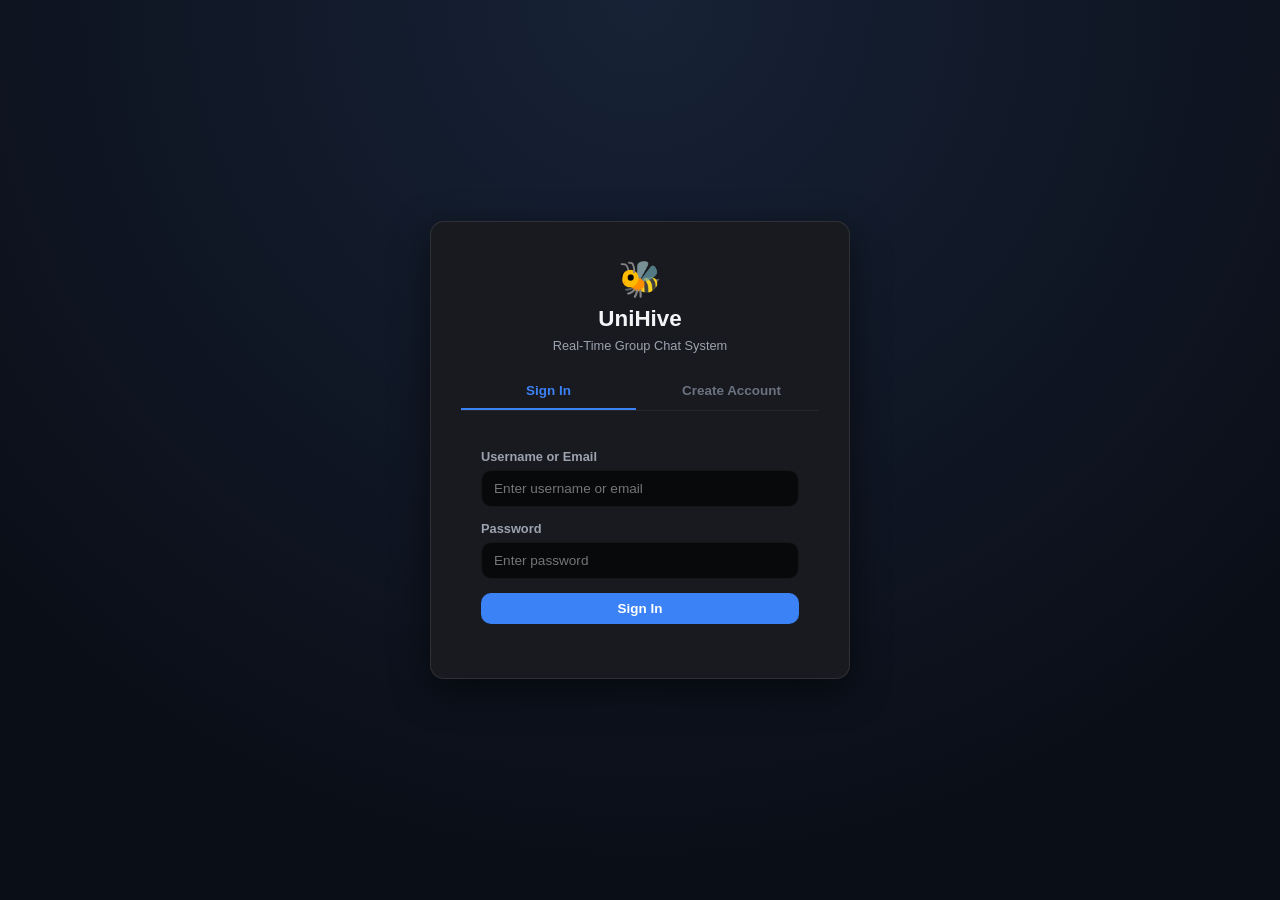
==== commit a2dc97e2: "fix: redesign UniHive navigation and group layout" ====
--- a/src/main/resources/static/index.html
+++ b/src/main/resources/static/index.html
@@ -9,15 +9,14 @@
 <body>
 
     <div class="messenger-layout">
-
         <!-- ============================================================
-             LEFT SIDEBAR: Brand, User, Navigation & Group List
+             LEFT SIDEBAR: ChatGPT-Style Minimal Rail / Full Navigation
              ============================================================ -->
         <aside id="leftSidebar" class="sidebar-pane">
-            <!-- Sidebar Header -->
-            <header class="sidebar-header">
+            <!-- Sidebar Top Bar (Header in full mode, Rail icons in collapsed mode) -->
+            <div class="sidebar-top-bar">
                 <div class="brand-block">
-                    <div class="brand-icon">
+                    <div class="brand-icon" title="UniHive">
                         <svg width="22" height="22" viewBox="0 0 24 24" fill="none" stroke="currentColor" stroke-width="2" stroke-linecap="round" stroke-linejoin="round">
                             <path d="M12 2L2 7l10 5 10-5-10-5zM2 17l10 5 10-5M2 12l10 5 10-5"/>
                         </svg>
@@ -25,14 +24,10 @@
                     <h1 class="brand-name">UniHive</h1>
                 </div>
 
-                <div class="user-control-block">
-                    <div class="user-avatar-badge" id="currentUserAvatar" title="User Profile">U</div>
-                    <div class="user-meta-compact">
-                        <span class="user-display-name" id="currentUsername">User</span>
-                        <span class="user-status-text"><span class="status-dot"></span>Online</span>
-                    </div>
-                    <div class="user-menu-wrapper">
-                        <button id="userMenuBtn" class="icon-btn" aria-label="User Options" title="Account Menu">
+                <div class="sidebar-top-actions">
+                    <!-- Three-Dot Application Menu -->
+                    <div class="app-menu-wrapper">
+                        <button id="userMenuBtn" class="icon-btn app-more-btn" aria-label="More options" title="More options">
                             <svg width="18" height="18" viewBox="0 0 24 24" fill="none" stroke="currentColor" stroke-width="2" stroke-linecap="round" stroke-linejoin="round">
                                 <circle cx="12" cy="12" r="1"></circle>
                                 <circle cx="12" cy="5" r="1"></circle>
@@ -41,16 +36,34 @@
                         </button>
                         <div id="userDropdownMenu" class="dropdown-menu" style="display: none;">
                             <div class="dropdown-header">
-                                <strong id="menuUsername">User</strong>
-                                <small id="menuUserEmail">Logged in</small>
+                                <div class="user-avatar-badge" id="currentUserAvatar" title="User Profile">U</div>
+                                <div class="dropdown-user-info">
+                                    <strong id="menuUsername">User</strong>
+                                    <small id="menuUserEmail">Logged in</small>
+                                </div>
                             </div>
                             <div class="dropdown-divider"></div>
+                            <button id="openCreateModalBtn" class="dropdown-item">
+                                <svg width="15" height="15" viewBox="0 0 24 24" fill="none" stroke="currentColor" stroke-width="2" stroke-linecap="round" stroke-linejoin="round">
+                                    <line x1="12" y1="5" x2="12" y2="19"></line>
+                                    <line x1="5" y1="12" x2="19" y2="12"></line>
+                                </svg>
+                                Create New Group
+                            </button>
+                            <button id="openJoinPrivateModalBtn" class="dropdown-item">
+                                <svg width="15" height="15" viewBox="0 0 24 24" fill="none" stroke="currentColor" stroke-width="2" stroke-linecap="round" stroke-linejoin="round">
+                                    <rect x="3" y="11" width="18" height="11" rx="2" ry="2"></rect>
+                                    <path d="M7 11V7a5 5 0 0 1 10 0v4"></path>
+                                </svg>
+                                Join with Code
+                            </button>
                             <button id="menuItemSavedPosts" class="dropdown-item">
                                 <svg width="15" height="15" viewBox="0 0 24 24" fill="none" stroke="currentColor" stroke-width="2" stroke-linecap="round" stroke-linejoin="round">
                                     <path d="M19 21l-7-5-7 5V5a2 2 0 0 1 2-2h10a2 2 0 0 1 2 2z"></path>
                                 </svg>
                                 Saved Posts
                             </button>
+                            <div class="dropdown-divider"></div>
                             <button id="logoutBtn" class="dropdown-item danger-item">
                                 <svg width="15" height="15" viewBox="0 0 24 24" fill="none" stroke="currentColor" stroke-width="2" stroke-linecap="round" stroke-linejoin="round">
                                     <path d="M9 21H5a2 2 0 0 1-2-2V5a2 2 0 0 1 2-2h4"></path>
@@ -61,76 +74,80 @@
                             </button>
                         </div>
                     </div>
-                </div>
-            </header>
-
-            <!-- Quick Action Buttons -->
-            <div class="sidebar-actions-bar">
-                <button id="openCreateModalBtn" class="action-btn primary-action-btn">
-                    <svg width="16" height="16" viewBox="0 0 24 24" fill="none" stroke="currentColor" stroke-width="2" stroke-linecap="round" stroke-linejoin="round">
-                        <line x1="12" y1="5" x2="12" y2="19"></line>
-                        <line x1="5" y1="12" x2="19" y2="12"></line>
-                    </svg>
-                    New Group
-                </button>
-                <button id="openJoinPrivateModalBtn" class="action-btn secondary-action-btn">
-                    <svg width="16" height="16" viewBox="0 0 24 24" fill="none" stroke="currentColor" stroke-width="2" stroke-linecap="round" stroke-linejoin="round">
-                        <rect x="3" y="11" width="18" height="11" rx="2" ry="2"></rect>
-                        <path d="M7 11V7a5 5 0 0 1 10 0v4"></path>
-                    </svg>
-                    Join with Code
-                </button>
-            </div>
-
-            <!-- Search Bar -->
-            <div class="sidebar-search-box">
-                <div class="search-input-wrapper">
-                    <svg class="search-icon" width="16" height="16" viewBox="0 0 24 24" fill="none" stroke="currentColor" stroke-width="2" stroke-linecap="round" stroke-linejoin="round">
+
+                    <!-- Sidebar Toggle Button -->
+                    <button id="sidebarCollapseBtn" class="icon-btn sidebar-collapse-btn" title="Close sidebar" aria-label="Close sidebar">
+                        <svg width="18" height="18" viewBox="0 0 24 24" fill="none" stroke="currentColor" stroke-width="2" stroke-linecap="round" stroke-linejoin="round">
+                            <line x1="3" y1="6" x2="21" y2="6"></line>
+                            <line x1="3" y1="12" x2="21" y2="12"></line>
+                            <line x1="3" y1="18" x2="21" y2="18"></line>
+                        </svg>
+                    </button>
+                </div>
+            </div>
+
+            <!-- Rail-only Search Icon (visible only in collapsed state) -->
+            <div class="sidebar-rail-items">
+                <button id="railSearchBtn" class="icon-btn rail-search-btn" title="Search groups" aria-label="Search groups">
+                    <svg width="18" height="18" viewBox="0 0 24 24" fill="none" stroke="currentColor" stroke-width="2" stroke-linecap="round" stroke-linejoin="round">
                         <circle cx="11" cy="11" r="8"></circle>
                         <line x1="21" y1="21" x2="16.65" y2="16.65"></line>
                     </svg>
-                    <input type="text" id="groupSearchInput" placeholder="Search groups..." autocomplete="off">
-                    <button id="clearSearchBtn" class="clear-search-btn" style="display: none;" title="Clear search">&times;</button>
-                </div>
-            </div>
-
-            <!-- Main Navigation Tabs -->
-            <nav class="sidebar-nav-tabs">
-                <button id="tabMyGroups" class="nav-tab active">
-                    <span>Chats</span>
-                    <span id="myGroupsCountBadge" class="tab-counter">0</span>
                 </button>
-                <button id="tabDiscoverGroups" class="nav-tab">
-                    <span>Discover</span>
-                    <span id="discoverGroupsCountBadge" class="tab-counter">0</span>
-                </button>
-            </nav>
-
-            <!-- Discover Sub-Filters (visible when Discover tab is selected) -->
-            <div id="discoverFilterRow" class="discover-filter-row" style="display: none;">
-                <button class="filter-pill active" data-filter="ALL">All</button>
-                <button class="filter-pill" data-filter="PUBLIC">Public</button>
-                <button class="filter-pill" data-filter="PRIVATE">Private</button>
-            </div>
-
-            <!-- Group List Container -->
-            <div class="sidebar-group-list-wrapper">
-                <div id="groupsLoading" class="list-placeholder-state">
-                    <div class="loading-spinner"></div>
-                    <span>Loading conversations...</span>
-                </div>
-
-                <div id="noGroupsMessage" class="list-placeholder-state" style="display: none;">
-                    <svg width="32" height="32" viewBox="0 0 24 24" fill="none" stroke="currentColor" stroke-width="1.5" stroke-linecap="round" stroke-linejoin="round" class="placeholder-icon">
-                        <path d="M17 21v-2a4 4 0 0 0-4-4H5a4 4 0 0 0-4 4v2"></path>
-                        <circle cx="9" cy="7" r="4"></circle>
-                        <path d="M23 21v-2a4 4 0 0 0-3-3.87"></path>
-                        <path d="M16 3.13a4 4 0 0 1 0 7.75"></path>
-                    </svg>
-                    <p id="emptyStateText">No groups found.</p>
-                </div>
-
-                <div id="groupsListContainer" class="groups-list"></div>
+            </div>
+
+            <!-- Full Sidebar Content: Search, Tabs, Filter, and Group List -->
+            <div id="sidebarFullContent" class="sidebar-full-content">
+                <!-- Search Bar -->
+                <div class="sidebar-search-box">
+                    <div class="search-input-wrapper">
+                        <svg class="search-icon" width="16" height="16" viewBox="0 0 24 24" fill="none" stroke="currentColor" stroke-width="2" stroke-linecap="round" stroke-linejoin="round">
+                            <circle cx="11" cy="11" r="8"></circle>
+                            <line x1="21" y1="21" x2="16.65" y2="16.65"></line>
+                        </svg>
+                        <input type="text" id="groupSearchInput" placeholder="Search groups..." autocomplete="off">
+                        <button id="clearSearchBtn" class="clear-search-btn" style="display: none;" title="Clear search">&times;</button>
+                    </div>
+                </div>
+
+                <!-- Main Navigation Tabs -->
+                <nav class="sidebar-nav-tabs">
+                    <button id="tabMyGroups" class="nav-tab active">
+                        <span>Chats</span>
+                        <span id="myGroupsCountBadge" class="tab-counter">0</span>
+                    </button>
+                    <button id="tabDiscoverGroups" class="nav-tab">
+                        <span>Discover</span>
+                        <span id="discoverGroupsCountBadge" class="tab-counter">0</span>
+                    </button>
+                </nav>
+
+                <!-- Discover Sub-Filters (visible when Discover tab is selected) -->
+                <div id="discoverFilterRow" class="discover-filter-row" style="display: none;">
+                    <button class="filter-pill active" data-filter="ALL">All</button>
+                    <button class="filter-pill" data-filter="PUBLIC">Public</button>
+                    <button class="filter-pill" data-filter="PRIVATE">Private</button>
+                </div>
+
+                <!-- Group List Container -->
+                <div class="sidebar-group-list-wrapper">
+                    <div id="groupsLoading" class="list-placeholder-state">
+                        <div class="loading-spinner"></div>
+                        <span>Loading conversations...</span>
+                    </div>
+
+                    <div id="noGroupsMessage" class="list-placeholder-state" style="display: none;">
+                        <svg width="32" height="32" viewBox="0 0 24 24" fill="none" stroke="currentColor" stroke-width="1.5" stroke-linecap="round" stroke-linejoin="round" class="placeholder-icon">
+                            <path d="M17 21v-2a4 4 0 0 0-4-4H5a4 4 0 0 0-4 4v2"></path>
+                            <circle cx="9" cy="7" r="4"></circle>
+                            <path d="M23 21v-2a4 4 0 0 0-3-3.87"></path>
+                            <path d="M16 3.13a4 4 0 0 1 0 7.75"></path>
+                        </svg>
+                        <p id="emptyStateText">No groups found.</p>
+                    </div>
+
+                    <div id="groupsListContainer" class="groups-list"></div>
+                </div>
             </div>
         </aside>
 
@@ -190,8 +207,28 @@
                     </div>
 
                     <div class="navbar-right">
+                        <!-- Notification Bell -->
+                        <div class="notification-wrapper">
+                            <button id="notificationBellBtn" class="icon-btn" title="Notifications" aria-label="View notifications">
+                                <svg width="18" height="18" viewBox="0 0 24 24" fill="none" stroke="currentColor" stroke-width="2" stroke-linecap="round" stroke-linejoin="round">
+                                    <path d="M18 8A6 6 0 0 0 6 8c0 7-3 9-3 9h18s-3-2-3-9"></path>
+                                    <path d="M13.73 21a2 2 0 0 1-3.46 0"></path>
+                                </svg>
+                                <span id="notificationBadge" class="notification-badge" style="display: none;">0</span>
+                            </button>
+                            <div id="notificationDropdown" class="notification-panel" style="display: none;">
+                                <div class="notification-panel-header">
+                                    <strong>Notifications</strong>
+                                    <button id="clearNotificationsBtn" class="text-btn-sm" aria-label="Clear all notifications">Clear all</button>
+                                </div>
+                                <div id="notificationList" class="notification-list">
+                                    <div class="notification-empty">No notifications yet</div>
+                                </div>
+                            </div>
+                        </div>
+
                         <!-- Toggle Group Info Drawer -->
-                        <button id="toggleInfoDrawerBtn" class="icon-btn" title="Group Details" aria-label="Group Details">
+                        <button id="toggleInfoDrawerBtn" class="icon-btn" title="Group info" aria-label="Group info">
                             <svg width="18" height="18" viewBox="0 0 24 24" fill="none" stroke="currentColor" stroke-width="2" stroke-linecap="round" stroke-linejoin="round">
                                 <circle cx="12" cy="12" r="10"></circle>
                                 <line x1="12" y1="16" x2="12" y2="12"></line>
@@ -300,6 +337,22 @@
                             </div>
                             <span id="typingText" class="typing-label">User is typing...</span>
                         </div>
+
+                        <!-- Scroll to Bottom FAB -->
+                        <button id="scrollToBottomBtn" class="scroll-to-bottom-btn" style="display: none;" aria-label="Scroll to latest messages">
+                            <svg width="16" height="16" viewBox="0 0 24 24" fill="none" stroke="currentColor" stroke-width="2.5" stroke-linecap="round" stroke-linejoin="round">
+                                <polyline points="6 9 12 15 18 9"></polyline>
+                            </svg>
+                            <span id="scrollUnreadBadge" class="scroll-unread-badge" style="display: none;">0</span>
+                        </button>
+
+                        <!-- New Messages Indicator -->
+                        <div id="newMessagesIndicator" class="new-messages-indicator" style="display: none;">
+                            <svg width="14" height="14" viewBox="0 0 24 24" fill="none" stroke="currentColor" stroke-width="2.5" stroke-linecap="round" stroke-linejoin="round">
+                                <polyline points="6 9 12 15 18 9"></polyline>
+                            </svg>
+                            <span id="newMsgCount">New messages</span>
+                        </div>
                     </div>
 
                     <!-- Message Composer -->
@@ -343,14 +396,6 @@
                     <!-- Posts Action & Filter Bar -->
                     <div class="posts-action-bar">
                         <div class="posts-action-left">
-                            <button id="openCreatePostModalBtn" class="action-btn primary-action-btn create-post-trigger-btn">
-                                <svg width="15" height="15" viewBox="0 0 24 24" fill="none" stroke="currentColor" stroke-width="2" stroke-linecap="round" stroke-linejoin="round">
-                                    <line x1="12" y1="5" x2="12" y2="19"></line>
-                                    <line x1="5" y1="12" x2="19" y2="12"></line>
-                                </svg>
-                                <span>Create Post</span>
-                            </button>
-
                             <div class="category-filter-select-wrapper">
                                 <select id="postCategoryFilter" class="category-select" aria-label="Filter by Category">
                                     <option value="ALL">All Categories</option>
@@ -367,20 +412,61 @@
                                     <option value="General">General</option>
                                 </select>
                             </div>
-                        </div>
-
-                        <div class="posts-action-right">
+
                             <div id="activeTagFilterPill" class="active-tag-chip" style="display: none;">
                                 <span id="activeTagName">#tag</span>
                                 <button id="clearTagFilterBtn" title="Clear tag filter">&times;</button>
                             </div>
-
-                            <button id="refreshPostsBtn" class="icon-btn" title="Refresh feed" aria-label="Refresh">
+                        </div>
+
+                        <div class="posts-action-right">
+                            <button id="refreshPostsBtn" class="icon-btn" title="Refresh feed" aria-label="Refresh feed">
                                 <svg width="16" height="16" viewBox="0 0 24 24" fill="none" stroke="currentColor" stroke-width="2" stroke-linecap="round" stroke-linejoin="round">
                                     <polyline points="23 4 23 10 17 10"></polyline>
                                     <path d="M20.49 15a9 9 0 1 1-2.12-9.36L23 10"></path>
                                 </svg>
                             </button>
+
+                            <!-- Three-Dot Action Menu for Community Posts -->
+                            <div class="posts-menu-wrapper">
+                                <button id="postsMenuBtn" class="icon-btn" title="Post options" aria-label="Post options">
+                                    <svg width="18" height="18" viewBox="0 0 24 24" fill="none" stroke="currentColor" stroke-width="2" stroke-linecap="round" stroke-linejoin="round">
+                                        <circle cx="12" cy="12" r="1"></circle>
+                                        <circle cx="12" cy="5" r="1"></circle>
+                                        <circle cx="12" cy="19" r="1"></circle>
+                                    </svg>
+                                </button>
+                                <div id="postsDropdownMenu" class="dropdown-menu" style="display: none;">
+                                    <button id="openCreatePostModalBtn" class="dropdown-item">
+                                        <svg width="15" height="15" viewBox="0 0 24 24" fill="none" stroke="currentColor" stroke-width="2" stroke-linecap="round" stroke-linejoin="round">
+                                            <line x1="12" y1="5" x2="12" y2="19"></line>
+                                            <line x1="5" y1="12" x2="19" y2="12"></line>
+                                        </svg>
+                                        Create a post
+                                    </button>
+                                    <button id="feedMenuItemGuidelines" class="dropdown-item">
+                                        <svg width="15" height="15" viewBox="0 0 24 24" fill="none" stroke="currentColor" stroke-width="2" stroke-linecap="round" stroke-linejoin="round">
+                                            <circle cx="12" cy="12" r="10"></circle>
+                                            <line x1="12" y1="16" x2="12" y2="12"></line>
+                                            <line x1="12" y1="8" x2="12.01" y2="8"></line>
+                                        </svg>
+                                        Community guidelines
+                                    </button>
+                                    <button id="feedMenuItemSaved" class="dropdown-item">
+                                        <svg width="15" height="15" viewBox="0 0 24 24" fill="none" stroke="currentColor" stroke-width="2" stroke-linecap="round" stroke-linejoin="round">
+                                            <path d="M19 21l-7-5-7 5V5a2 2 0 0 1 2-2h10a2 2 0 0 1 2 2z"></path>
+                                        </svg>
+                                        Saved posts
+                                    </button>
+                                    <button id="feedMenuItemRefresh" class="dropdown-item">
+                                        <svg width="15" height="15" viewBox="0 0 24 24" fill="none" stroke="currentColor" stroke-width="2" stroke-linecap="round" stroke-linejoin="round">
+                                            <polyline points="23 4 23 10 17 10"></polyline>
+                                            <path d="M20.49 15a9 9 0 1 1-2.12-9.36L23 10"></path>
+                                        </svg>
+                                        Refresh
+                                    </button>
+                                </div>
+                            </div>
                         </div>
                     </div>
 
@@ -428,8 +514,8 @@
              ============================================================ -->
         <aside id="rightInfoDrawer" class="info-drawer-pane" style="display: none;">
             <div class="drawer-header">
-                <h3>Group Details</h3>
-                <button id="closeInfoDrawerBtn" class="icon-btn" title="Close Panel" aria-label="Close">
+                <h3>Group Info</h3>
+                <button id="closeInfoDrawerBtn" class="icon-btn" title="Close group info" aria-label="Close group info">
                     <svg width="18" height="18" viewBox="0 0 24 24" fill="none" stroke="currentColor" stroke-width="2" stroke-linecap="round" stroke-linejoin="round">
                         <line x1="18" y1="6" x2="6" y2="18"></line>
                         <line x1="6" y1="6" x2="18" y2="18"></line>
@@ -446,6 +532,38 @@
                     <div class="profile-metadata-row">
                         <span id="drawerPrivacyBadge" class="subtle-badge">Public</span>
                         <span id="drawerMembersCount" class="metadata-text">0 members</span>
+                    </div>
+                </div>
+
+                <!-- Group Details Section -->
+                <div class="drawer-section group-details-section">
+                    <h4 class="section-heading">Group Details</h4>
+                    <div class="details-card">
+                        <div class="detail-row">
+                            <span class="detail-label">Privacy:</span>
+                            <strong class="detail-value" id="drawerDetailPrivacy">Public</strong>
+                        </div>
+                        <div class="detail-row">
+                            <span class="detail-label">Created:</span>
+                            <span class="detail-value" id="drawerDetailCreated">Recently</span>
+                        </div>
+                        <div class="detail-row">
+                            <span class="detail-label">Members:</span>
+                            <span class="detail-value" id="drawerDetailMembers">0</span>
+                        </div>
+                    </div>
+                </div>
+
+                <!-- Community Guidelines Section -->
+                <div class="drawer-section guidelines-section">
+                    <h4 class="section-heading">Community Guidelines</h4>
+                    <div class="guidelines-card">
+                        <ul class="guidelines-list">
+                            <li><svg width="14" height="14" viewBox="0 0 24 24" fill="none" stroke="var(--accent)" stroke-width="2" stroke-linecap="round" stroke-linejoin="round"><path d="M22 11.08V12a10 10 0 1 1-5.93-9.14"></path><polyline points="22 4 12 14.01 9 11.01"></polyline></svg> Be respectful to all members</li>
+                            <li><svg width="14" height="14" viewBox="0 0 24 24" fill="none" stroke="var(--accent)" stroke-width="2" stroke-linecap="round" stroke-linejoin="round"><path d="M22 11.08V12a10 10 0 1 1-5.93-9.14"></path><polyline points="22 4 12 14.01 9 11.01"></polyline></svg> Share verified, factual information</li>
+                            <li><svg width="14" height="14" viewBox="0 0 24 24" fill="none" stroke="var(--accent)" stroke-width="2" stroke-linecap="round" stroke-linejoin="round"><path d="M22 11.08V12a10 10 0 1 1-5.93-9.14"></path><polyline points="22 4 12 14.01 9 11.01"></polyline></svg> Keep discussions on-topic</li>
+                            <li><svg width="14" height="14" viewBox="0 0 24 24" fill="none" stroke="var(--accent)" stroke-width="2" stroke-linecap="round" stroke-linejoin="round"><path d="M22 11.08V12a10 10 0 1 1-5.93-9.14"></path><polyline points="22 4 12 14.01 9 11.01"></polyline></svg> No spam, harassment, or promotions</li>
+                        </ul>
                     </div>
                 </div>
 
@@ -1003,6 +1121,40 @@
         </div>
     </div>
 
+    <!-- COMMENT DRAWER PANEL -->
+    <div id="commentDrawerBackdrop" class="comment-drawer-backdrop" style="display: none;"></div>
+    <aside id="commentDrawerPanel" class="comment-drawer" style="display: none;" role="dialog" aria-modal="true" aria-label="Post comments">
+        <div class="comment-drawer-header">
+            <div class="comment-drawer-title-row">
+                <svg width="18" height="18" viewBox="0 0 24 24" fill="none" stroke="currentColor" stroke-width="2" stroke-linecap="round" stroke-linejoin="round">
+                    <path d="M21 15a2 2 0 0 1-2 2H7l-4 4V5a2 2 0 0 1 2-2h14a2 2 0 0 1 2 2z"></path>
+                </svg>
+                <strong>Comments</strong>
+                <span id="drawerCommentCount" class="comment-drawer-count">0</span>
+            </div>
+            <button id="closeCommentDrawerBtn" class="icon-btn" aria-label="Close comments">&times;</button>
+        </div>
+        <div class="comment-drawer-post-preview" id="drawerPostPreview">
+            <!-- Post title/author preview rendered dynamically -->
+        </div>
+        <div class="comment-drawer-list" id="drawerCommentsList">
+            <!-- Comments rendered dynamically -->
+        </div>
+        <div id="drawerReplyIndicator" class="comment-reply-indicator" style="display: none;">
+            <span>↩ Replying to <strong id="replyToUsername">@user</strong></span>
+            <button id="cancelReplyBtn" class="icon-btn" aria-label="Cancel reply">&times;</button>
+        </div>
+        <form id="drawerCommentForm" class="comment-drawer-composer">
+            <input type="text" id="drawerCommentInput" class="comment-input" placeholder="Write a comment..." maxlength="1000" autocomplete="off" required>
+            <button type="submit" id="drawerCommentSubmitBtn" class="comment-submit-btn" aria-label="Submit comment">
+                <svg width="16" height="16" viewBox="0 0 24 24" fill="none" stroke="currentColor" stroke-width="2" stroke-linecap="round" stroke-linejoin="round">
+                    <line x1="22" y1="2" x2="11" y2="13"></line>
+                    <polygon points="22 2 15 22 11 13 2 9 22 2"></polygon>
+                </svg>
+            </button>
+        </form>
+    </aside>
+
     <!-- TOAST NOTIFICATION CONTAINER -->
     <div id="toastContainer" class="toast-container" aria-live="polite"></div>
 
--- a/src/main/resources/static/style.css
+++ b/src/main/resources/static/style.css
@@ -5,34 +5,34 @@
    ========================================================================== */
 
 :root {
-    /* Color Palette - Deep Slate / Obsidian Theme */
-    --bg-base: #0a0e17;
-    --bg-sidebar: #0f1624;
-    --bg-chat: #0a0e17;
-    --bg-surface: #131b2c;
-    --bg-surface-elevated: #182236;
-    --bg-surface-hover: #1e2a44;
-    --bg-surface-active: #253454;
-    --bg-input: #0c121d;
+    /* Color Palette - Elegant Graphite Theme */
+    --bg-base: #0c0d10;
+    --bg-sidebar: #121418;
+    --bg-chat: #0c0d10;
+    --bg-surface: #181a1f;
+    --bg-surface-elevated: #1e2128;
+    --bg-surface-hover: #262932;
+    --bg-surface-active: #2e323d;
+    --bg-input: #08090b;
 
     /* Borders */
-    --border-subtle: rgba(255, 255, 255, 0.08);
-    --border-default: rgba(255, 255, 255, 0.14);
-    --border-hover: rgba(255, 255, 255, 0.24);
-    --border-focus: #6366f1;
+    --border-subtle: rgba(255, 255, 255, 0.05);
+    --border-default: rgba(255, 255, 255, 0.1);
+    --border-hover: rgba(255, 255, 255, 0.15);
+    --border-focus: #3b82f6;
 
     /* Typography */
-    --text-primary: #f8fafc;
-    --text-secondary: #94a3b8;
-    --text-muted: #64748b;
+    --text-primary: #f3f4f6;
+    --text-secondary: #9ca3af;
+    --text-muted: #6b7280;
     --text-inverse: #ffffff;
 
     /* Accent & Brand Colors */
-    --accent: #6366f1;
-    --accent-hover: #4f46e5;
-    --accent-subtle: rgba(99, 102, 241, 0.12);
-    --accent-glow: rgba(99, 102, 241, 0.25);
-    --accent-bubble: #4338ca;
+    --accent: #3b82f6;
+    --accent-hover: #2563eb;
+    --accent-subtle: rgba(59, 130, 246, 0.12);
+    --accent-glow: rgba(59, 130, 246, 0.25);
+    --accent-bubble: #2563eb;
 
     /* Status & Assessment */
     --status-online: #10b981;
@@ -165,57 +165,81 @@
    ========================================================================== */
 
 .sidebar-pane {
-    width: 360px;
-    min-width: 300px;
-    max-width: 400px;
+    width: 280px;
+    min-width: 280px;
+    max-width: 280px;
     height: 100%;
     background-color: var(--bg-sidebar);
     border-right: 1px solid var(--border-subtle);
     display: flex;
     flex-direction: column;
     flex-shrink: 0;
-    z-index: 10;
-}
-
-/* Sidebar Header */
-.sidebar-header {
+    z-index: 20;
+    transition: width 0.2s cubic-bezier(0.4, 0, 0.2, 1), min-width 0.2s cubic-bezier(0.4, 0, 0.2, 1), max-width 0.2s cubic-bezier(0.4, 0, 0.2, 1);
+    overflow: hidden;
+    position: relative;
+}
+
+/* Sidebar Top Bar (Header when open, Rail top when collapsed) */
+.sidebar-top-bar {
     display: flex;
     align-items: center;
     justify-content: space-between;
-    padding: 16px 18px;
+    padding: 12px 14px;
     border-bottom: 1px solid var(--border-subtle);
     background-color: var(--bg-sidebar);
+    flex-shrink: 0;
 }
 
 .brand-block {
     display: flex;
     align-items: center;
     gap: 10px;
+    min-width: 0;
 }
 
 .brand-icon {
     display: flex;
     align-items: center;
     justify-content: center;
-    width: 34px;
-    height: 34px;
+    width: 32px;
+    height: 32px;
     border-radius: var(--radius-md);
-    background: linear-gradient(135deg, var(--accent) 0%, #4338ca 100%);
+    background: linear-gradient(135deg, var(--accent) 0%, #1d4ed8 100%);
     color: var(--text-inverse);
-    box-shadow: 0 2px 8px var(--accent-glow);
+    box-shadow: 0 2px 6px var(--accent-glow);
+    flex-shrink: 0;
 }
 
 .brand-name {
-    font-size: 1.15rem;
+    font-size: 1.1rem;
     font-weight: 700;
     letter-spacing: -0.02em;
     color: var(--text-primary);
-}
-
-.user-control-block {
-    display: flex;
-    align-items: center;
-    gap: 10px;
+    white-space: nowrap;
+}
+
+.sidebar-top-actions {
+    display: flex;
+    align-items: center;
+    gap: 4px;
+    flex-shrink: 0;
+}
+
+.app-menu-wrapper {
+    position: relative;
+}
+
+.sidebar-rail-items {
+    display: none;
+}
+
+.sidebar-full-content {
+    display: flex;
+    flex-direction: column;
+    flex: 1;
+    min-height: 0;
+    overflow: hidden;
 }
 
 .user-avatar-badge {
@@ -230,41 +254,29 @@
     font-size: 0.85rem;
     font-weight: 600;
     box-shadow: var(--shadow-sm);
-}
-
-.user-meta-compact {
-    display: flex;
-    flex-direction: column;
-    max-width: 105px;
-}
-
-.user-display-name {
+    flex-shrink: 0;
+}
+
+.dropdown-user-info {
+    display: flex;
+    flex-direction: column;
+    min-width: 0;
+}
+
+.dropdown-user-info strong {
     font-size: 0.85rem;
-    font-weight: 600;
     color: var(--text-primary);
     white-space: nowrap;
     overflow: hidden;
     text-overflow: ellipsis;
 }
 
-.user-status-text {
-    display: flex;
-    align-items: center;
-    gap: 5px;
-    font-size: 0.72rem;
-    color: var(--text-muted);
-}
-
-.status-dot {
-    width: 6px;
-    height: 6px;
-    border-radius: var(--radius-full);
-    background-color: var(--status-online);
-    box-shadow: 0 0 6px var(--status-online);
-}
-
-.user-menu-wrapper {
-    position: relative;
+.dropdown-user-info small {
+    font-size: 0.75rem;
+    color: var(--text-muted);
+    white-space: nowrap;
+    overflow: hidden;
+    text-overflow: ellipsis;
 }
 
 /* Icon Buttons */
@@ -944,9 +956,9 @@
     margin-top: auto;
 }
 
-.message-bubble-wrapper {
-    display: flex;
-    gap: 10px;
+.message-row {
+    display: flex;
+    gap: 8px;
     max-width: 75%;
     animation: fadeInMsg 0.15s ease-out;
 }
@@ -956,43 +968,18 @@
     to { opacity: 1; transform: translateY(0); }
 }
 
-.message-bubble-wrapper.msg-incoming {
+.message-row.other {
     align-self: flex-start;
 }
 
-.message-bubble-wrapper.msg-outgoing {
+.message-row.mine {
     align-self: flex-end;
     flex-direction: row-reverse;
 }
 
-.message-bubble-wrapper.msg-system {
-    align-self: center;
-    max-width: 90%;
-    justify-content: center;
-}
-
-.msg-avatar {
-    width: 30px;
-    height: 30px;
-    border-radius: var(--radius-full);
-    background-color: var(--bg-surface-hover);
-    color: var(--text-secondary);
-    display: flex;
-    align-items: center;
-    justify-content: center;
-    font-size: 0.75rem;
-    font-weight: 600;
-    flex-shrink: 0;
-}
-
-.msg-outgoing .msg-avatar {
-    display: none;
-}
-
-.msg-body {
-    display: flex;
-    flex-direction: column;
-    gap: 4px;
+.message-bubble {
+    display: flex;
+    flex-direction: column;
     padding: 10px 14px;
     border-radius: var(--radius-lg);
     background-color: var(--bg-surface);
@@ -1000,47 +987,46 @@
     color: var(--text-primary);
     box-shadow: var(--shadow-sm);
     word-break: break-word;
-}
-
-.msg-outgoing .msg-body {
+    position: relative;
+    max-width: 100%;
+}
+
+.message-row.mine .message-bubble {
     background-color: var(--accent-bubble);
     border-color: transparent;
     color: var(--text-inverse);
     border-bottom-right-radius: 4px;
 }
 
-.msg-incoming .msg-body {
+.message-row.other .message-bubble {
     border-bottom-left-radius: 4px;
 }
 
-.msg-system .msg-body {
-    background-color: rgba(255, 255, 255, 0.04);
-    border: 1px solid var(--border-subtle);
-    border-radius: var(--radius-full);
-    padding: 4px 14px;
-    font-size: 0.76rem;
-    color: var(--text-muted);
-}
-
-.msg-author {
+.message-sender {
     font-size: 0.72rem;
     font-weight: 600;
     color: var(--accent);
-}
-
-.msg-text {
+    margin-bottom: 4px;
+}
+
+.message-row.mine .message-sender {
+    display: none;
+}
+
+.message-text {
     font-size: 0.85rem;
     line-height: 1.45;
 }
 
-.msg-media {
+.message-image-container {
     margin-top: 6px;
+    margin-bottom: 6px;
     border-radius: var(--radius-md);
     overflow: hidden;
     max-width: 320px;
 }
 
-.msg-media img {
+.chat-attached-image {
     width: 100%;
     height: auto;
     display: block;
@@ -1048,22 +1034,30 @@
     transition: transform var(--transition-fast);
 }
 
-.msg-media img:hover {
+.chat-attached-image:hover {
     transform: scale(1.02);
 }
 
-.msg-footer {
-    display: flex;
+.message-meta {
+    display: flex;
+    justify-content: flex-end;
     align-items: center;
     gap: 4px;
-    align-self: flex-end;
+    margin-top: 4px;
+}
+
+.message-time {
     font-size: 0.65rem;
     color: var(--text-muted);
-    margin-top: 2px;
-}
-
-.msg-outgoing .msg-footer {
-    color: rgba(255, 255, 255, 0.6);
+}
+
+.message-row.mine .message-time {
+    color: rgba(255, 255, 255, 0.7);
+}
+
+.message-check {
+    font-size: 0.7rem;
+    color: rgba(255, 255, 255, 0.7);
 }
 
 /* Typing Indicator */
@@ -1100,9 +1094,9 @@
 
 /* Message Composer */
 .chat-composer-bar {
-    padding: 12px 20px;
-    background-color: var(--bg-sidebar);
-    border-top: 1px solid var(--border-subtle);
+    padding: 0 20px 20px 20px;
+    background-color: transparent;
+    border-top: none;
     display: flex;
     flex-direction: column;
     gap: 8px;
@@ -1155,6 +1149,7 @@
 
 .composer-form {
     display: flex;
+    flex-direction: row;
     align-items: flex-end;
     gap: 8px;
     background-color: var(--bg-input);
@@ -1869,6 +1864,7 @@
 
 .comment-composer-form {
     display: flex;
+    flex-direction: row;
     align-items: center;
     gap: 8px;
     margin-top: 4px;
@@ -2031,15 +2027,58 @@
     border-radius: var(--radius-full);
 }
 
-/* Invite Code Card */
-.invite-code-card {
-    background-color: var(--bg-surface);
+/* Invite Code, Guidelines & Details */
+.invite-code-card,
+.guidelines-card,
+.details-card {
+    background-color: var(--bg-surface-hover);
     border: 1px solid var(--border-subtle);
     border-radius: var(--radius-md);
-    padding: 12px 14px;
+    padding: 12px;
+    margin-top: 8px;
     display: flex;
     flex-direction: column;
     gap: 8px;
+}
+
+.detail-row {
+    display: flex;
+    justify-content: space-between;
+    align-items: center;
+    font-size: 0.8rem;
+    padding: 2px 0;
+}
+
+.detail-label {
+    color: var(--text-muted);
+}
+
+.detail-value {
+    color: var(--text-primary);
+    font-weight: 500;
+}
+
+.guidelines-list {
+    list-style: none;
+    padding: 0;
+    margin: 0;
+    display: flex;
+    flex-direction: column;
+    gap: 8px;
+}
+
+.guidelines-list li {
+    display: flex;
+    align-items: flex-start;
+    gap: 8px;
+    font-size: 0.8rem;
+    color: var(--text-secondary);
+    line-height: 1.4;
+}
+
+.guidelines-list li svg {
+    flex-shrink: 0;
+    margin-top: 2px;
 }
 
 .code-display {
@@ -3121,6 +3160,858 @@
 }
 
 /* ==========================================================================
+   CHATGPT-STYLE SIDEBAR COLLAPSE & NAVIGATION RAIL
+   ========================================================================== */
+
+.sidebar-collapse-btn {
+    width: 32px;
+    height: 32px;
+    border-radius: var(--radius-sm);
+    color: var(--text-secondary);
+    flex-shrink: 0;
+    display: inline-flex;
+    align-items: center;
+    justify-content: center;
+    transition: color var(--transition-fast), background-color var(--transition-fast);
+}
+
+.sidebar-collapse-btn:hover {
+    color: var(--text-primary);
+    background-color: var(--bg-surface-hover);
+}
+
+/* When collapsed: Sidebar becomes a clean minimal navigation rail (56px) */
+.sidebar-pane.collapsed {
+    width: 56px;
+    min-width: 56px;
+    max-width: 56px;
+    border-right: 1px solid var(--border-subtle);
+    padding: 0;
+    display: flex;
+    flex-direction: column;
+    align-items: center;
+    overflow: visible;
+}
+
+.sidebar-pane.collapsed .sidebar-top-bar {
+    display: flex;
+    flex-direction: column;
+    align-items: center;
+    padding: 12px 0 8px 0;
+    gap: 12px;
+    width: 100%;
+    border-bottom: none;
+}
+
+.sidebar-pane.collapsed .brand-block {
+    order: 2;
+    justify-content: center;
+}
+
+.sidebar-pane.collapsed .brand-block .brand-name {
+    display: none !important;
+}
+
+.sidebar-pane.collapsed .sidebar-top-actions {
+    display: contents; /* allows children to be individually ordered */
+}
+
+.sidebar-pane.collapsed #sidebarCollapseBtn {
+    order: 1; /* ☰ toggle at very top of rail */
+}
+
+.sidebar-pane.collapsed .sidebar-rail-items {
+    order: 3;
+    display: flex;
+    flex-direction: column;
+    align-items: center;
+    gap: 12px;
+    width: 100%;
+}
+
+.sidebar-pane.collapsed .app-menu-wrapper {
+    order: 4; /* ⋮ menu below search */
+}
+
+.sidebar-pane.collapsed .app-menu-wrapper .dropdown-menu {
+    position: fixed;
+    left: 62px;
+    top: 60px;
+    z-index: 1000;
+}
+
+/* Entire full sidebar content completely disappears when collapsed */
+.sidebar-pane.collapsed .sidebar-full-content {
+    display: none !important;
+}
+
+/* ==========================================================================
+   POSTS ACTION & MENU
+   ========================================================================== */
+
+.posts-menu-wrapper {
+    position: relative;
+}
+
+.posts-menu-wrapper .dropdown-menu {
+    right: 0;
+    top: calc(100% + 6px);
+}
+
+/* ==========================================================================
+   SCROLL TO BOTTOM BUTTON
+   ========================================================================== */
+
+.chat-stream-wrapper {
+    position: relative;
+}
+
+.scroll-to-bottom-btn {
+    position: absolute;
+    bottom: 16px;
+    right: 20px;
+    width: 40px;
+    height: 40px;
+    border-radius: var(--radius-full);
+    background-color: var(--bg-surface-elevated);
+    border: 1px solid var(--border-default);
+    color: var(--text-primary);
+    box-shadow: var(--shadow-md);
+    z-index: 20;
+    transition: transform var(--transition-fast), background-color var(--transition-fast), opacity var(--transition-fast);
+    opacity: 0;
+    transform: translateY(8px);
+    pointer-events: none;
+}
+
+.scroll-to-bottom-btn.visible {
+    opacity: 1;
+    transform: translateY(0);
+    pointer-events: auto;
+    display: flex;
+}
+
+.scroll-to-bottom-btn:hover {
+    background-color: var(--accent);
+    border-color: var(--accent);
+}
+
+.scroll-unread-badge {
+    position: absolute;
+    top: -6px;
+    right: -6px;
+    min-width: 18px;
+    height: 18px;
+    border-radius: var(--radius-full);
+    background-color: var(--accent);
+    color: var(--text-inverse);
+    font-size: 0.65rem;
+    font-weight: 700;
+    display: flex;
+    align-items: center;
+    justify-content: center;
+    padding: 0 4px;
+}
+
+/* ==========================================================================
+   NEW MESSAGES INDICATOR
+   ========================================================================== */
+
+.new-messages-indicator {
+    position: absolute;
+    bottom: 16px;
+    left: 50%;
+    transform: translateX(-50%) translateY(8px);
+    display: flex;
+    align-items: center;
+    gap: 6px;
+    padding: 6px 16px;
+    border-radius: var(--radius-full);
+    background-color: var(--accent);
+    color: var(--text-inverse);
+    font-size: 0.78rem;
+    font-weight: 600;
+    cursor: pointer;
+    z-index: 20;
+    box-shadow: var(--shadow-md);
+    opacity: 0;
+    transition: opacity var(--transition-fast), transform var(--transition-fast);
+    pointer-events: none;
+}
+
+.new-messages-indicator.visible {
+    opacity: 1;
+    transform: translateX(-50%) translateY(0);
+    pointer-events: auto;
+}
+
+.new-messages-indicator:hover {
+    background-color: var(--accent-hover);
+}
+
+/* ==========================================================================
+   NOTIFICATION BELL & PANEL
+   ========================================================================== */
+
+.notification-wrapper {
+    position: relative;
+}
+
+.notification-badge {
+    position: absolute;
+    top: -4px;
+    right: -4px;
+    min-width: 16px;
+    height: 16px;
+    border-radius: var(--radius-full);
+    background-color: var(--danger);
+    color: #fff;
+    font-size: 0.6rem;
+    font-weight: 700;
+    display: flex;
+    align-items: center;
+    justify-content: center;
+    padding: 0 3px;
+    pointer-events: none;
+}
+
+.notification-panel {
+    position: absolute;
+    top: calc(100% + 8px);
+    right: -8px;
+    width: 340px;
+    max-height: 420px;
+    background-color: var(--bg-surface-elevated);
+    border: 1px solid var(--border-default);
+    border-radius: var(--radius-lg);
+    box-shadow: var(--shadow-lg);
+    z-index: 1000;
+    display: flex;
+    flex-direction: column;
+    overflow: hidden;
+    animation: fadeInDropdown 0.15s ease-out;
+}
+
+@keyframes fadeInDropdown {
+    from { opacity: 0; transform: translateY(-4px); }
+    to { opacity: 1; transform: translateY(0); }
+}
+
+.notification-panel-header {
+    display: flex;
+    align-items: center;
+    justify-content: space-between;
+    padding: 12px 16px;
+    border-bottom: 1px solid var(--border-subtle);
+    font-size: 0.85rem;
+    color: var(--text-primary);
+}
+
+.text-btn-sm {
+    font-size: 0.72rem;
+    color: var(--accent);
+    cursor: pointer;
+    font-weight: 500;
+    transition: color var(--transition-fast);
+}
+
+.text-btn-sm:hover {
+    color: var(--accent-hover);
+}
+
+.notification-list {
+    overflow-y: auto;
+    max-height: 360px;
+    padding: 4px 0;
+}
+
+.notification-item {
+    display: flex;
+    align-items: flex-start;
+    gap: 10px;
+    padding: 10px 16px;
+    cursor: pointer;
+    transition: background-color var(--transition-fast);
+    border-bottom: 1px solid var(--border-subtle);
+}
+
+.notification-item:hover {
+    background-color: var(--bg-surface-hover);
+}
+
+.notification-item:last-child {
+    border-bottom: none;
+}
+
+.notification-item-icon {
+    width: 32px;
+    height: 32px;
+    border-radius: var(--radius-full);
+    background-color: var(--accent-subtle);
+    color: var(--accent);
+    display: flex;
+    align-items: center;
+    justify-content: center;
+    flex-shrink: 0;
+}
+
+.notification-item-content {
+    flex: 1;
+    min-width: 0;
+}
+
+.notification-item-text {
+    font-size: 0.8rem;
+    color: var(--text-primary);
+    line-height: 1.4;
+}
+
+.notification-item-time {
+    font-size: 0.68rem;
+    color: var(--text-muted);
+    margin-top: 2px;
+}
+
+.notification-item-dismiss {
+    color: var(--text-muted);
+    font-size: 1rem;
+    flex-shrink: 0;
+    opacity: 0;
+    transition: opacity var(--transition-fast);
+}
+
+.notification-item:hover .notification-item-dismiss {
+    opacity: 1;
+}
+
+.notification-empty {
+    padding: 32px 16px;
+    text-align: center;
+    color: var(--text-muted);
+    font-size: 0.82rem;
+}
+
+/* ==========================================================================
+   CHAT DATE SEPARATORS
+   ========================================================================== */
+
+.chat-date-separator {
+    display: flex;
+    align-items: center;
+    gap: 12px;
+    padding: 12px 0;
+    margin: 8px 0;
+    user-select: none;
+}
+
+.chat-date-separator::before,
+.chat-date-separator::after {
+    content: "";
+    flex: 1;
+    height: 1px;
+    background: var(--border-subtle);
+}
+
+.chat-date-separator-text {
+    font-size: 0.72rem;
+    font-weight: 600;
+    color: var(--text-muted);
+    text-transform: uppercase;
+    letter-spacing: 0.5px;
+    white-space: nowrap;
+}
+
+/* ==========================================================================
+   MESSAGE GROUPING
+   ========================================================================== */
+
+.message-row.grouped {
+    margin-top: 2px;
+}
+
+.message-row.grouped .message-sender {
+    display: none;
+}
+
+.message-row.grouped .message-bubble {
+    border-top-left-radius: var(--radius-sm);
+}
+
+.message-row.mine.grouped .message-bubble {
+    border-top-right-radius: var(--radius-sm);
+    border-top-left-radius: var(--radius-lg);
+}
+
+.message-row.group-first .message-bubble {
+    border-top-left-radius: var(--radius-lg);
+    border-top-right-radius: var(--radius-lg);
+}
+
+.message-row .msg-avatar-spacer {
+    width: 30px;
+    flex-shrink: 0;
+}
+
+/* ==========================================================================
+   COMMENT DRAWER PANEL
+   ========================================================================== */
+
+.comment-drawer-backdrop {
+    position: fixed;
+    top: 0;
+    left: 0;
+    right: 0;
+    bottom: 0;
+    background: rgba(0, 0, 0, 0.45);
+    z-index: 999;
+    animation: fadeIn 0.2s ease;
+}
+
+@keyframes fadeIn {
+    from { opacity: 0; }
+    to { opacity: 1; }
+}
+
+.comment-drawer {
+    position: fixed;
+    top: 0;
+    right: 0;
+    bottom: 0;
+    width: 420px;
+    max-width: 100%;
+    background-color: var(--bg-surface);
+    border-left: 1px solid var(--border-subtle);
+    box-shadow: var(--shadow-lg);
+    z-index: 1000;
+    display: flex;
+    flex-direction: column;
+    animation: slideInRight 0.25s cubic-bezier(0.4, 0, 0.2, 1);
+}
+
+@keyframes slideInRight {
+    from { transform: translateX(100%); }
+    to { transform: translateX(0); }
+}
+
+.comment-drawer-header {
+    display: flex;
+    align-items: center;
+    justify-content: space-between;
+    padding: 14px 18px;
+    border-bottom: 1px solid var(--border-subtle);
+    background-color: var(--bg-surface-elevated);
+    flex-shrink: 0;
+}
+
+.comment-drawer-title-row {
+    display: flex;
+    align-items: center;
+    gap: 8px;
+    color: var(--text-primary);
+    font-size: 0.92rem;
+}
+
+.comment-drawer-count {
+    font-size: 0.72rem;
+    font-weight: 600;
+    background-color: var(--accent-subtle);
+    color: var(--accent);
+    padding: 2px 8px;
+    border-radius: var(--radius-full);
+}
+
+.comment-drawer-post-preview {
+    padding: 12px 18px;
+    border-bottom: 1px solid var(--border-subtle);
+    background-color: var(--bg-surface);
+    flex-shrink: 0;
+}
+
+.comment-drawer-post-preview .preview-title {
+    font-size: 0.85rem;
+    font-weight: 600;
+    color: var(--text-primary);
+    line-height: 1.35;
+    margin-bottom: 4px;
+}
+
+.comment-drawer-post-preview .preview-author {
+    font-size: 0.72rem;
+    color: var(--text-muted);
+}
+
+.comment-drawer-list {
+    flex: 1;
+    overflow-y: auto;
+    padding: 12px 16px;
+    display: flex;
+    flex-direction: column;
+    gap: 12px;
+}
+
+.drawer-comment-row {
+    display: flex;
+    align-items: flex-start;
+    gap: 10px;
+    position: relative;
+}
+
+.drawer-comment-row.reply-comment {
+    margin-left: 32px;
+    padding-left: 14px;
+    border-left: 2px solid var(--border-subtle);
+}
+
+.drawer-comment-avatar {
+    width: 32px;
+    height: 32px;
+    border-radius: var(--radius-full);
+    background: linear-gradient(135deg, var(--accent-subtle), var(--bg-surface-elevated));
+    display: flex;
+    align-items: center;
+    justify-content: center;
+    font-size: 0.74rem;
+    font-weight: 700;
+    color: var(--accent);
+    flex-shrink: 0;
+}
+
+.drawer-comment-body {
+    flex: 1;
+    min-width: 0;
+    background-color: var(--bg-surface-elevated);
+    border: 1px solid var(--border-subtle);
+    border-radius: var(--radius-md);
+    padding: 10px 14px;
+}
+
+.drawer-comment-header {
+    display: flex;
+    align-items: center;
+    gap: 8px;
+    margin-bottom: 4px;
+}
+
+.drawer-comment-author {
+    font-size: 0.78rem;
+    font-weight: 600;
+    color: var(--text-primary);
+}
+
+.drawer-comment-time {
+    font-size: 0.68rem;
+    color: var(--text-muted);
+}
+
+.drawer-comment-edited {
+    font-size: 0.65rem;
+    color: var(--text-muted);
+    font-style: italic;
+}
+
+.drawer-comment-text {
+    font-size: 0.82rem;
+    color: #cbd5e1;
+    line-height: 1.45;
+    word-break: break-word;
+}
+
+.drawer-comment-actions {
+    display: flex;
+    align-items: center;
+    gap: 12px;
+    margin-top: 6px;
+}
+
+.comment-action-btn {
+    font-size: 0.7rem;
+    color: var(--text-muted);
+    cursor: pointer;
+    transition: color var(--transition-fast);
+    display: flex;
+    align-items: center;
+    gap: 4px;
+}
+
+.comment-action-btn:hover {
+    color: var(--text-primary);
+}
+
+.comment-action-btn.danger:hover {
+    color: var(--danger);
+}
+
+.comment-reply-indicator {
+    display: flex;
+    align-items: center;
+    justify-content: space-between;
+    padding: 8px 18px;
+    background-color: var(--accent-subtle);
+    border-top: 1px solid var(--border-subtle);
+    font-size: 0.78rem;
+    color: var(--accent);
+    flex-shrink: 0;
+}
+
+.comment-reply-indicator .icon-btn {
+    width: 24px;
+    height: 24px;
+    font-size: 0.9rem;
+    color: var(--text-muted);
+}
+
+.comment-drawer-composer {
+    display: flex;
+    flex-direction: row;
+    align-items: center;
+    gap: 8px;
+    padding: 12px 16px;
+    border-top: 1px solid var(--border-subtle);
+    background-color: var(--bg-surface-elevated);
+    flex-shrink: 0;
+}
+
+.comment-drawer-composer .comment-input {
+    flex: 1;
+    background-color: var(--bg-input);
+    border: 1px solid var(--border-subtle);
+    border-radius: var(--radius-full);
+    padding: 10px 16px;
+    font-size: 0.82rem;
+    color: var(--text-primary);
+    outline: none;
+    transition: border-color var(--transition-fast);
+}
+
+.comment-drawer-composer .comment-input:focus {
+    border-color: var(--accent);
+}
+
+.comment-drawer-composer .comment-submit-btn {
+    width: 36px;
+    height: 36px;
+    border-radius: var(--radius-full);
+    background-color: var(--accent);
+    color: var(--text-inverse);
+    display: flex;
+    align-items: center;
+    justify-content: center;
+    flex-shrink: 0;
+    transition: background-color var(--transition-fast), transform var(--transition-fast);
+}
+
+.comment-drawer-composer .comment-submit-btn:hover {
+    background-color: var(--accent-hover);
+    transform: scale(1.05);
+}
+
+.comment-drawer-composer .comment-submit-btn:disabled {
+    opacity: 0.5;
+    cursor: not-allowed;
+    transform: none;
+}
+
+/* ==========================================================================
+   SKELETON LOADING SYSTEM
+   ========================================================================== */
+
+@keyframes shimmer {
+    0% { background-position: -400px 0; }
+    100% { background-position: 400px 0; }
+}
+
+.skeleton {
+    background: linear-gradient(90deg,
+        var(--bg-surface) 25%,
+        var(--bg-surface-elevated) 37%,
+        var(--bg-surface) 63%
+    );
+    background-size: 800px 100%;
+    animation: shimmer 1.6s infinite linear;
+    border-radius: var(--radius-md);
+}
+
+.skeleton-post-card {
+    padding: 18px 20px;
+    background-color: var(--bg-surface);
+    border: 1px solid var(--border-subtle);
+    border-radius: var(--radius-lg);
+    margin-bottom: 16px;
+}
+
+.skeleton-post-header {
+    display: flex;
+    align-items: center;
+    gap: 12px;
+    margin-bottom: 14px;
+}
+
+.skeleton-avatar {
+    width: 36px;
+    height: 36px;
+    border-radius: var(--radius-full);
+}
+
+.skeleton-line {
+    height: 12px;
+    border-radius: var(--radius-sm);
+    margin-bottom: 8px;
+}
+
+.skeleton-line.w-40 { width: 40%; }
+.skeleton-line.w-60 { width: 60%; }
+.skeleton-line.w-80 { width: 80%; }
+.skeleton-line.w-100 { width: 100%; }
+.skeleton-line.w-30 { width: 30%; }
+
+.skeleton-line.thick {
+    height: 16px;
+}
+
+.skeleton-body-block {
+    height: 80px;
+    border-radius: var(--radius-md);
+    margin-bottom: 14px;
+}
+
+.skeleton-action-bar {
+    display: flex;
+    gap: 16px;
+    margin-top: 10px;
+}
+
+.skeleton-action {
+    width: 48px;
+    height: 20px;
+    border-radius: var(--radius-sm);
+}
+
+.skeleton-group-item {
+    display: flex;
+    align-items: center;
+    gap: 12px;
+    padding: 12px 16px;
+}
+
+.skeleton-group-avatar {
+    width: 44px;
+    height: 44px;
+    border-radius: var(--radius-full);
+    flex-shrink: 0;
+}
+
+.skeleton-group-lines {
+    flex: 1;
+    display: flex;
+    flex-direction: column;
+    gap: 6px;
+}
+
+.skeleton-comment {
+    display: flex;
+    align-items: flex-start;
+    gap: 10px;
+    padding: 8px 0;
+}
+
+.skeleton-comment-avatar {
+    width: 32px;
+    height: 32px;
+    border-radius: var(--radius-full);
+    flex-shrink: 0;
+}
+
+.skeleton-comment-body {
+    flex: 1;
+    display: flex;
+    flex-direction: column;
+    gap: 6px;
+}
+
+/* ==========================================================================
+   POST CARD HOVER REFINEMENT
+   ========================================================================== */
+
+.post-card {
+    transition: border-color var(--transition-fast), box-shadow var(--transition-fast);
+}
+
+.post-card:hover {
+    border-color: var(--border-hover);
+    box-shadow: var(--shadow-md);
+}
+
+/* ==========================================================================
+   IMPROVED EMPTY STATES
+   ========================================================================== */
+
+.posts-empty-state .empty-feed-icon {
+    width: 80px;
+    height: 80px;
+}
+
+.posts-empty-state .empty-feed-icon svg {
+    width: 48px;
+    height: 48px;
+}
+
+.posts-empty-state h3 {
+    font-size: 1.1rem;
+    margin-top: 8px;
+}
+
+.posts-empty-state p {
+    font-size: 0.88rem;
+    max-width: 320px;
+    margin: 0 auto;
+}
+
+.empty-comments-state {
+    display: flex;
+    flex-direction: column;
+    align-items: center;
+    justify-content: center;
+    padding: 40px 20px;
+    gap: 10px;
+    text-align: center;
+}
+
+.empty-comments-state svg {
+    width: 48px;
+    height: 48px;
+    color: var(--text-muted);
+    opacity: 0.5;
+}
+
+.empty-comments-state p {
+    color: var(--text-muted);
+    font-size: 0.82rem;
+}
+
+/* ==========================================================================
+   ACCESSIBILITY: FOCUS VISIBLE
+   ========================================================================== */
+
+*:focus-visible {
+    outline: 2px solid var(--accent);
+    outline-offset: 2px;
+}
+
+button:focus-visible,
+a:focus-visible,
+input:focus-visible,
+textarea:focus-visible,
+select:focus-visible {
+    outline: 2px solid var(--accent);
+    outline-offset: 2px;
+}
+
+/* Remove outline for mouse/touch users */
+*:focus:not(:focus-visible) {
+    outline: none;
+}
+
+/* ==========================================================================
    RESPONSIVE LAYOUT (Mobile & Tablet Breakpoints)
    ========================================================================== */
 
@@ -3130,26 +4021,54 @@
         top: 0;
         right: 0;
         bottom: 0;
-        box-shadow: var(--shadow-lg);
+        width: 320px;
+        box-shadow: -4px 0 20px rgba(0, 0, 0, 0.4);
+        z-index: 50;
     }
 }
 
 @media screen and (max-width: 768px) {
     .sidebar-pane {
         width: 100%;
+        min-width: 100%;
         max-width: 100%;
+    }
+
+    .sidebar-collapse-btn {
+        display: none !important;
+    }
+
+    .sidebar-pane.collapsed {
+        display: none !important;
+    }
+
+    .main-chat-pane {
+        display: none;
+        width: 100%;
+    }
+
+    .main-chat-pane.mobile-active {
+        display: flex;
+        width: 100%;
     }
 
     .sidebar-pane.mobile-hidden {
         display: none;
     }
 
-    .main-chat-pane.mobile-hidden {
-        display: none;
+    .mobile-back-btn {
+        display: inline-flex !important;
     }
 
-    .mobile-back-btn {
-        display: inline-flex;
+    .info-drawer-pane {
+        position: fixed;
+        top: 0;
+        left: 0;
+        right: 0;
+        bottom: 0;
+        width: 100%;
+        max-width: 100%;
+        z-index: 200;
     }
 
     .posts-action-bar {
@@ -3176,4 +4095,74 @@
     .form-row-grid {
         grid-template-columns: 1fr;
     }
+
+    /* Comment drawer as bottom sheet on mobile */
+    .comment-drawer {
+        top: auto;
+        left: 0;
+        right: 0;
+        bottom: 0;
+        width: 100%;
+        max-height: 85vh;
+        border-left: none;
+        border-top: 1px solid var(--border-subtle);
+        border-radius: var(--radius-xl) var(--radius-xl) 0 0;
+        animation: slideInBottom 0.3s cubic-bezier(0.4, 0, 0.2, 1);
+    }
+
+    @keyframes slideInBottom {
+        from { transform: translateY(100%); }
+        to { transform: translateY(0); }
+    }
+
+    .notification-panel {
+        position: fixed;
+        top: auto;
+        bottom: 0;
+        left: 0;
+        right: 0;
+        width: 100%;
+        max-height: 70vh;
+        border-radius: var(--radius-xl) var(--radius-xl) 0 0;
+    }
+
+    /* Touch targets */
+    .icon-btn {
+        min-width: 44px;
+        min-height: 44px;
+    }
+}
+
+@media screen and (max-width: 480px) {
+    .post-card {
+        border-radius: 0;
+        border-left: none;
+        border-right: none;
+    }
+
+    .post-social-bar {
+        padding: 8px 0;
+    }
+
+    .social-action-btn {
+        padding: 6px 8px;
+        font-size: 0.75rem;
+    }
+
+    .chat-navbar {
+        padding: 8px 12px;
+    }
+
+    .chat-header-details .chat-title {
+        font-size: 0.9rem;
+    }
+
+    .chat-stream-wrapper {
+        padding: 12px;
+    }
+
+    .posts-action-bar {
+        padding: 8px 12px;
+        gap: 8px;
+    }
 }
